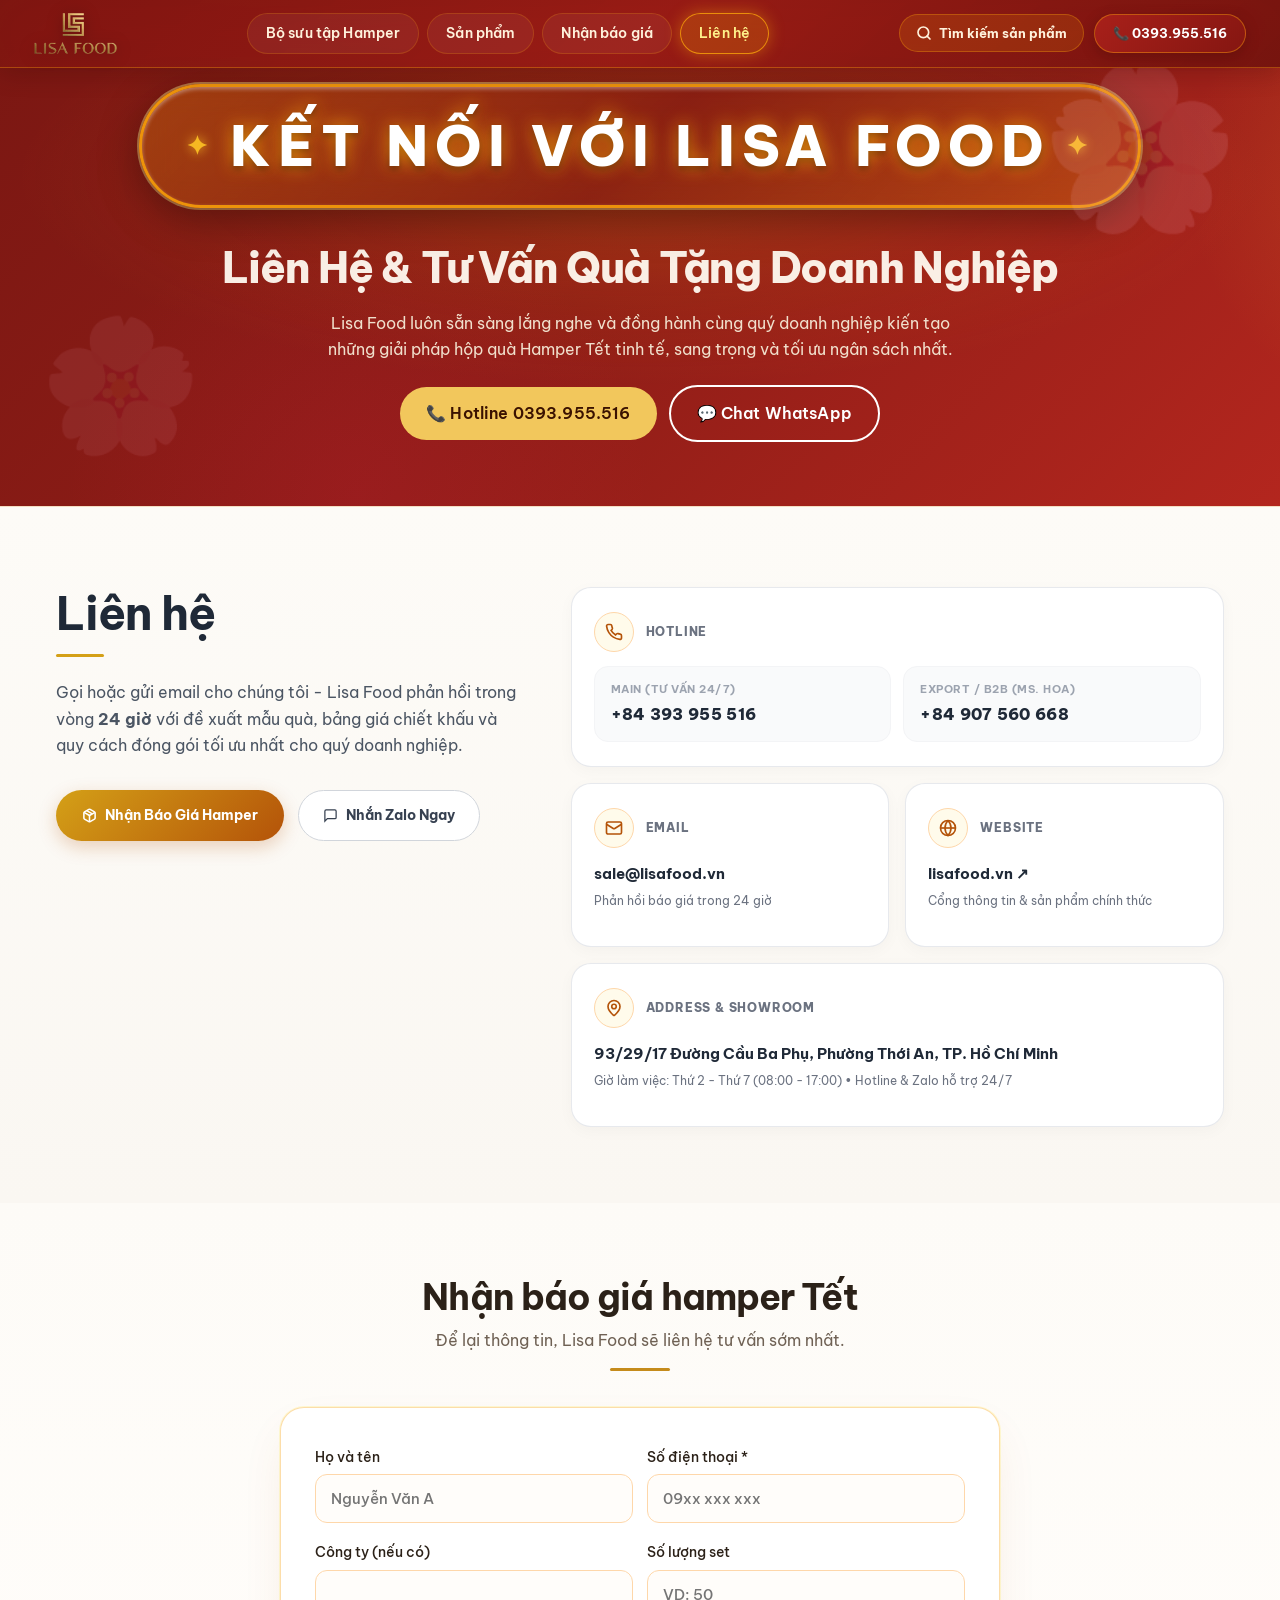
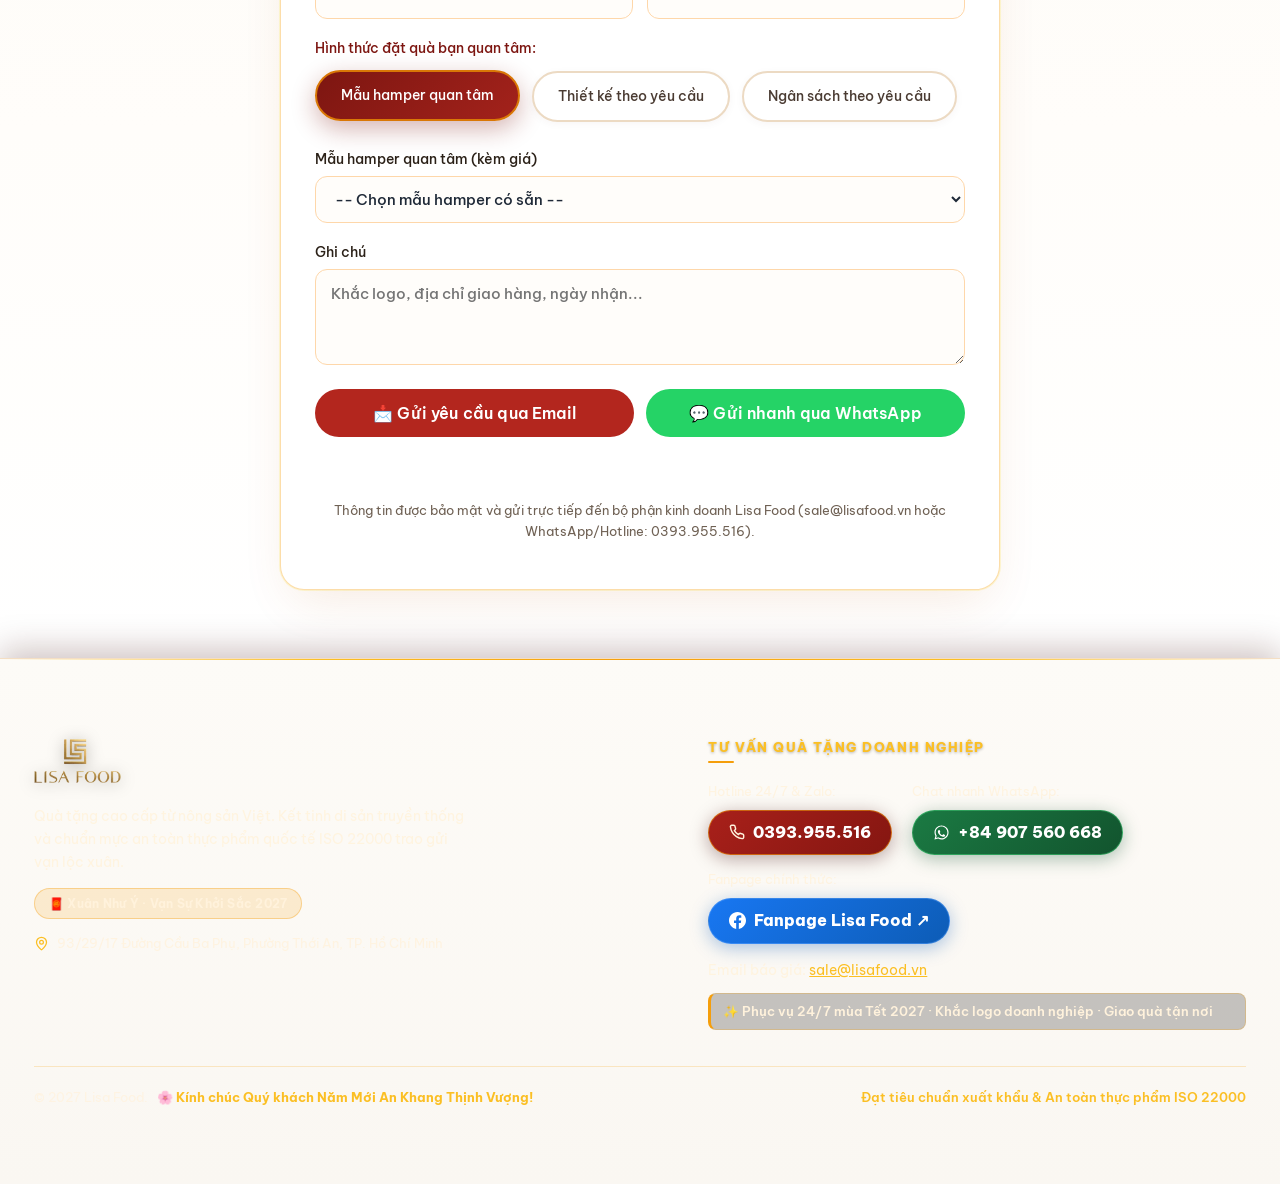
==== lien-he/index.html @ e3807d03 "feat(contact): create dedicated contact page (/lien-he/) with 2-column cards layout and update navig" ====
<!DOCTYPE html>
<html lang="vi" data-theme="light">

<head>
    <meta charset="utf-8">
    <meta name="viewport" content="width=device-width, initial-scale=1, viewport-fit=cover">
    <meta name="color-scheme" content="light only">
    <link rel="preconnect" href="https://fonts.googleapis.com">
    <link rel="preconnect" href="https://fonts.gstatic.com" crossorigin>
    <link
        href="https://fonts.googleapis.com/css2?family=Be+Vietnam+Pro:ital,wght@0,300;0,400;0,500;0,600;0,700;0,800;1,400;1,600;1,700&display=swap&subset=vietnamese"
        rel="stylesheet">
    <title>Liên Hệ &amp; Tư Vấn Quà Tặng Doanh Nghiệp - Lisa Food</title>
    <meta name="description" content="Liên hệ bộ phận tư vấn quà tặng doanh nghiệp Lisa Food. Phản hồi nhanh trong 24 giờ với bảng giá chiết khấu, mẫu hamper khắc logo và hỗ trợ tận tâm.">
    <meta name="description"
        content="Thế giới hạt dinh dưỡng, trái cây sấy và đặc sản Việt Nam đạt chuẩn ISO 22000 & HACCP. Tuyển chọn loại 1 thơm ngon, mộc mạc và an lành từ Lisa Food.">
    <link rel="canonical" href="https://hamper.lisafoodglobal.com/san-pham/">
    <!-- Favicon hiển thị logo Lisa Food trên tab trình duyệt website -->
    <link rel="icon" type="image/png" sizes="96x96" href="../images/favicon.png?v=2027_official_gold">
    <link rel="icon" type="image/x-icon" href="../favicon.ico?v=2027_official_gold">
    <link rel="shortcut icon" type="image/x-icon" href="../favicon.ico?v=2027_official_gold">
    <link rel="apple-touch-icon" sizes="96x96" href="../images/apple-touch-icon.png?v=2027_official_gold">
    <style>
        :root {
            --bg: #fffaf2;
            --surface: #ffffff;
            --text: #2b2118;
            --muted: #6f6154;
            --red: #b3261e;
            --red-d: #8f1d17;
            --gold: #c58b1b;
            --soft: #f6ead6;
            --line: #ead9bd;
            --on-red: #fff;
            --hero: #7a1712;
            --hero2: #b3261e;
            box-sizing: border-box;
            padding-top: env(safe-area-inset-top, 0px);
            padding-bottom: env(safe-area-inset-bottom, 0px)
        }

        /* Dark mode media query disabled to keep light luxury theme always */

        /* Dark theme disabled */

        html {
            scroll-padding-top: env(safe-area-inset-top, 0px);
            scroll-behavior: smooth
        }

        *,
        *::before,
        *::after,
        input,
        button,
        select,
        textarea {
            box-sizing: border-box;
            font-family: "Be Vietnam Pro", -apple-system, BlinkMacSystemFont, "Segoe UI", Roboto, "Helvetica Neue", Arial, sans-serif !important;
        }

        body {
            margin: 0;
            background: var(--bg);
            color: var(--text);
            font-family: "Be Vietnam Pro", "Segoe UI", Roboto, "Helvetica Neue", Arial, sans-serif;
            line-height: 1.6
        }

        body::before {
            content: "";
            position: fixed;
            inset: 0 0 auto;
            height: env(safe-area-inset-top, 0px);
            background: var(--hero);
            z-index: 20
        }

        h1,
        h2,
        h3,
        h4,
        h5,
        h6 {
            font-family: "Be Vietnam Pro", -apple-system, BlinkMacSystemFont, "Segoe UI", Roboto, "Helvetica Neue", Arial, sans-serif !important;
            line-height: 1.25;
            margin: 0;
            font-weight: 700;
        }

        a {
            color: inherit
        }

        .wrap {
            max-width: 1260px;
            margin: 0 auto;
            padding: 0 24px;
        }

        @media (min-width: 1440px) {
            .wrap {
                max-width: 1320px;
            }
        }

        @media (max-width: 768px) {
            .wrap {
                padding: 0 16px;
            }
        }

        header {
            position: sticky;
            top: env(safe-area-inset-top, 0px);
            z-index: 10;
            background: var(--hero);
            color: #fff
        }

        header .wrap {
            display: flex;
            align-items: center;
            justify-content: space-between;
            height: 56px
        }

        .logo {
            font-family: "Be Vietnam Pro", -apple-system, BlinkMacSystemFont, "Segoe UI", Roboto, sans-serif;
            font-weight: 700;
            font-size: 20px;
            text-decoration: none;
            color: #fff
        }

        .logo span {
            color: #f2c75c
        }

        .call {
            background: #f2c75c;
            color: #3a1200;
            text-decoration: none;
            font-weight: 700;
            font-size: 14px;
            padding: 8px 16px;
            border-radius: 99px
        }

        .hero {
            background: linear-gradient(135deg, var(--hero), var(--hero2));
            color: #fff;
            padding: 64px 0 76px;
            position: relative;
            overflow: hidden;
            text-align: center;
        }

        .hero .wrap {
            display: flex;
            flex-direction: column;
            align-items: center;
            text-align: center;
        }

        .hero::after {
            content: "🌸";
            position: absolute;
            right: 40px;
            top: 15px;
            font-size: 160px;
            opacity: .12;
            pointer-events: none;
        }

        .hero::before {
            content: "🌸";
            position: absolute;
            left: 40px;
            bottom: 20px;
            font-size: 130px;
            opacity: .08;
            pointer-events: none;
            transform: scaleX(-1);
        }

        /* Huy hiệu NÔNG SẢN THƯỢNG HẠNG khổng lồ, uy nghi, to hơn cả tiêu đề h1 */
        .tag {
            display: inline-flex;
            align-items: center;
            justify-content: center;
            gap: 16px;
            border: 3px solid rgba(245, 158, 11, 0.9);
            color: #ffffff;
            background: linear-gradient(135deg, rgba(245, 158, 11, 0.28) 0%, rgba(125, 22, 17, 0.55) 50%, rgba(245, 158, 11, 0.28) 100%);
            backdrop-filter: blur(16px);
            -webkit-backdrop-filter: blur(16px);
            border-radius: 99px;
            padding: 14px 44px;
            font-size: clamp(30px, 4.8vw, 56px);
            font-weight: 800 !important;
            letter-spacing: 0.12em !important;
            text-transform: uppercase;
            text-shadow: 0 0 18px rgba(245, 158, 11, 0.9), 0 3px 6px rgba(0, 0, 0, 0.45);
            box-shadow: 0 10px 40px rgba(0, 0, 0, 0.35), 0 0 0 2px rgba(254, 240, 138, 0.45), inset 0 2px 4px rgba(255, 255, 255, 0.4);
            margin-bottom: 20px;
            transition: all 0.3s cubic-bezier(0.16, 1, 0.3, 1);
            user-select: none;
        }

        .tag::before,
        .tag::after {
            content: "✦";
            color: #fbbf24;
            font-size: clamp(18px, 2.5vw, 26px);
            line-height: 1;
            text-shadow: 0 0 12px rgba(251, 191, 36, 1);
            opacity: 0.95;
        }

        .tag:hover {
            transform: scale(1.03);
            border-color: #f59e0b;
            box-shadow: 0 12px 46px rgba(245, 158, 11, 0.55), 0 0 0 3px rgba(254, 240, 138, 0.6);
        }

        @media (max-width: 768px) {
            .tag {
                padding: 10px 22px;
                font-size: clamp(15px, 4.3vw, 20px);
                gap: 9px;
                letter-spacing: 0.08em !important;
                margin-bottom: 14px;
                white-space: nowrap;
                max-width: 95vw;
            }

            .tag::before,
            .tag::after {
                font-size: clamp(13px, 3.4vw, 18px);
            }
        }

        .hero h1 {
            font-size: clamp(22px, 2.8vw, 34px);
            font-weight: 600;
            margin: 0 auto 16px;
            max-width: 920px;
            line-height: 1.35;
            color: rgba(255, 250, 240, 0.95);
            text-wrap: balance;
        }

        .hero p {
            max-width: 780px;
            font-size: 18px;
            opacity: .95;
            margin: 0 auto 30px;
            line-height: 1.7;
            text-wrap: balance;
        }

        .btns {
            display: flex;
            gap: 12px;
            flex-wrap: wrap;
            justify-content: center;
            align-items: center;
            margin: 0 auto;
        }

        .btn {
            display: inline-block;
            text-decoration: none;
            font-weight: 700;
            padding: 14px 26px;
            border-radius: 99px;
            font-size: 16px
        }

        .btn.gold {
            background: #f2c75c;
            color: #3a1200
        }

        .btn.ghost {
            border: 2px solid #fff;
            color: #fff
        }

        section {
            padding: 60px 0
        }

        .title {
            text-align: center;
            margin-bottom: 34px
        }

        .title h2 {
            font-size: clamp(26px, 4vw, 36px)
        }

        .title p {
            color: var(--muted);
            margin: 8px auto 0;
            max-width: 540px
        }

        .title .bar {
            width: 60px;
            height: 3px;
            background: var(--gold);
            margin: 14px auto 0;
            border-radius: 2px
        }

        .grid {
            display: grid;
            gap: 18px
        }

        .g3 {
            grid-template-columns: repeat(auto-fit, minmax(220px, 1fr))
        }

        .g4 {
            grid-template-columns: repeat(auto-fit, minmax(180px, 1fr))
        }

        .card {
            background: var(--surface);
            border: 1px solid var(--line);
            border-radius: 16px;
            padding: 24px
        }

        .card .ic {
            font-size: 34px;
            margin-bottom: 10px
        }

        .card h3 {
            font-size: 19px;
            margin-bottom: 6px
        }

        .card p {
            margin: 0;
            color: var(--muted);
            font-size: 15px
        }

        .alt {
            background: var(--soft)
        }

        .hamper {
            text-align: center;
            padding: 26px 16px
        }

        .hamper .ic {
            font-size: 44px
        }

        .hamper .price {
            display: inline-block;
            margin-top: 12px;
            color: var(--red);
            font-weight: 700;
            font-size: 14px
        }

        .cat {
            display: flex;
            align-items: center;
            gap: 14px;
            text-decoration: none;
            background: var(--surface);
            border: 1px solid var(--line);
            border-radius: 14px;
            padding: 18px
        }

        .cat .ic {
            font-size: 30px
        }

        .cat b {
            display: block
        }

        .cat small {
            color: var(--muted)
        }

        .cta {
            background: linear-gradient(135deg, var(--hero), var(--hero2));
            color: #fff;
            text-align: center;
            border-radius: 22px;
            padding: 48px 24px
        }

        .cta h2 {
            font-size: clamp(26px, 4vw, 38px);
            margin-bottom: 10px
        }

        .cta p {
            opacity: .92;
            margin: 0 auto 24px;
            max-width: 520px
        }

        .cta .phone {
            display: block;
            font-family: "Be Vietnam Pro", -apple-system, BlinkMacSystemFont, "Segoe UI", Roboto, sans-serif;
            font-size: clamp(28px, 5vw, 42px);
            color: #f2c75c;
            text-decoration: none;
            margin: 0 0 20px;
            font-weight: 700
        }

        /* --- FOOTER ĐỒNG NHẤT 100% CÙNG MẪU VỚI INDEX (TONE SUR TONE GRAND LUXURY) --- */
        footer.luxury-footer {
            background: linear-gradient(135deg, rgba(125, 22, 17, 0.96) 0%, rgba(148, 28, 22, 0.94) 50%, rgba(115, 20, 15, 0.97) 100%) !important;
            color: #fff2dc !important;
            padding: 60px 0 36px !important;
            border-top: 1.5px solid rgba(245, 158, 11, 0.45) !important;
            position: relative !important;
            overflow: hidden !important;
            font-size: 14px !important;
            text-align: left !important;
            box-shadow: 0 -8px 32px rgba(60, 10, 8, 0.25) !important;
            scroll-margin-top: 70px !important;
        }

        footer.luxury-footer::before {
            content: "";
            position: absolute;
            top: 0;
            left: 0;
            right: 0;
            height: 1px;
            background: linear-gradient(90deg, transparent, #fbbf24, #f59e0b, #fbbf24, transparent);
            pointer-events: none;
        }

        .footer-main-grid {
            display: grid;
            grid-template-columns: 1.15fr 1fr;
            gap: 56px;
            align-items: start;
            position: relative;
            z-index: 2;
        }

        .f-col.brand-col .flogo {
            height: 44px !important;
            width: auto !important;
            background: transparent !important;
            border-radius: 0 !important;
            padding: 0 !important;
            margin-bottom: 16px !important;
            box-shadow: none !important;
            border: none !important;
            display: inline-block !important;
            filter: drop-shadow(0 2px 8px rgba(0, 0, 0, 0.35)) !important;
            transition: transform 0.28s ease;
        }

        .f-col.brand-col .flogo:hover {
            transform: scale(1.04);
        }

        .f-brand-desc {
            color: rgba(255, 242, 220, 0.88) !important;
            font-size: 13.5px !important;
            line-height: 1.7 !important;
            margin: 0 !important;
            max-width: 440px !important;
        }

        .tet-badge-spring {
            display: inline-flex !important;
            align-items: center !important;
            gap: 6px !important;
            background: rgba(245, 158, 11, 0.16) !important;
            border: 1px solid rgba(245, 158, 11, 0.35) !important;
            color: #fff2dc !important;
            padding: 5px 14px !important;
            border-radius: 99px !important;
            font-size: 12px !important;
            font-weight: 700 !important;
            margin-top: 14px !important;
            letter-spacing: 0.02em !important;
            transition: all 0.25s ease !important;
        }

        .tet-badge-spring:hover {
            background: rgba(254, 215, 170, 0.28) !important;
            border-color: #fb923c !important;
            color: #ffffff !important;
        }

        .f-brand-address {
            color: rgba(255, 242, 220, 0.82) !important;
            font-size: 13px !important;
            margin-top: 14px !important;
            line-height: 1.6 !important;
            display: flex !important;
            align-items: center !important;
            gap: 8px !important;
        }

        .f-col-title {
            color: #fbbf24 !important;
            font-size: 13px !important;
            font-weight: 800 !important;
            letter-spacing: 0.12em !important;
            text-transform: uppercase !important;
            margin: 0 0 18px 0 !important;
            position: relative !important;
            padding-bottom: 8px !important;
            text-shadow: 0 1px 3px rgba(0, 0, 0, 0.3) !important;
        }

        .f-col-title::after {
            content: "";
            position: absolute;
            bottom: 0;
            left: 0;
            width: 26px;
            height: 2px;
            background: #f59e0b;
            border-radius: 2px;
        }

        .f-contact-channels {
            display: flex !important;
            flex-wrap: wrap !important;
            gap: 14px 20px !important;
            margin: 0 0 16px 0 !important;
        }

        .f-contact-item {
            display: flex !important;
            flex-direction: column !important;
            gap: 6px !important;
        }

        .f-hotline-label {
            color: rgba(255, 242, 220, 0.85) !important;
            font-size: 13px !important;
            display: block !important;
            margin-bottom: 2px !important;
        }

        .f-hotline-btn {
            display: inline-flex !important;
            align-items: center !important;
            gap: 8px !important;
            background: linear-gradient(135deg, #a8201a 0%, #851611 100%) !important;
            color: #ffffff !important;
            text-decoration: none !important;
            font-weight: 800 !important;
            font-size: 16px !important;
            padding: 9px 20px !important;
            border-radius: 99px !important;
            border: 1.5px solid rgba(245, 158, 11, 0.55) !important;
            box-shadow: 0 4px 18px rgba(60, 10, 8, 0.35) !important;
            transition: all 0.25s ease !important;
        }

        .f-hotline-btn svg {
            stroke: #fff2dc !important;
            transition: transform 0.25s ease;
        }

        .f-hotline-btn:hover {
            background: linear-gradient(135deg, #c53027 0%, #9e1d17 100%) !important;
            border-color: #fb923c !important;
            transform: translateY(-2px) !important;
            box-shadow: 0 6px 22px rgba(249, 115, 22, 0.45) !important;
        }

        .f-hotline-btn:hover svg {
            transform: scale(1.15) rotate(-10deg);
        }

        .f-wa-btn {
            display: inline-flex !important;
            align-items: center !important;
            gap: 8px !important;
            background: linear-gradient(135deg, #1b7a43 0%, #12542e 100%) !important;
            color: #ffffff !important;
            text-decoration: none !important;
            font-weight: 800 !important;
            font-size: 16px !important;
            padding: 9px 20px !important;
            border-radius: 99px !important;
            border: 1.5px solid rgba(74, 222, 128, 0.45) !important;
            box-shadow: 0 4px 18px rgba(18, 84, 46, 0.35) !important;
            transition: all 0.25s ease !important;
        }

        .f-wa-btn svg {
            fill: #ffffff !important;
            flex-shrink: 0 !important;
            transition: transform 0.25s ease !important;
        }

        .f-wa-btn:hover {
            background: linear-gradient(135deg, #25a05b 0%, #17683b 100%) !important;
            border-color: #86efac !important;
            transform: translateY(-2px) !important;
            box-shadow: 0 6px 22px rgba(37, 211, 102, 0.45) !important;
        }

        .f-wa-btn:hover svg {
            transform: scale(1.15) rotate(8deg) !important;
        }

        .f-fb-btn {
            display: inline-flex !important;
            align-items: center !important;
            gap: 8px !important;
            background: linear-gradient(135deg, #1877f2 0%, #0d5cb6 100%) !important;
            color: #ffffff !important;
            text-decoration: none !important;
            font-weight: 800 !important;
            font-size: 16px !important;
            padding: 9px 20px !important;
            border-radius: 99px !important;
            border: 1.5px solid rgba(96, 165, 250, 0.45) !important;
            box-shadow: 0 4px 18px rgba(13, 92, 182, 0.35) !important;
            transition: all 0.25s ease !important;
        }

        .f-fb-btn svg {
            fill: #ffffff !important;
            flex-shrink: 0 !important;
            transition: transform 0.25s ease !important;
        }

        .f-fb-btn:hover {
            background: linear-gradient(135deg, #2b84f6 0%, #1569ca 100%) !important;
            border-color: #93c5fd !important;
            transform: translateY(-2px) !important;
            box-shadow: 0 6px 22px rgba(24, 119, 242, 0.45) !important;
        }

        .f-fb-btn:hover svg {
            transform: scale(1.15) rotate(8deg) !important;
        }

        .f-email-p {
            color: rgba(255, 242, 220, 0.88) !important;
            font-size: 13.5px !important;
            margin: 0 0 12px 0 !important;
        }

        .f-email-p a {
            color: #fbbf24 !important;
            text-decoration: underline !important;
            transition: color 0.25s ease !important;
        }

        .f-email-p a:hover {
            color: #ffffff !important;
        }

        .f-serve-note {
            color: #fff2dc !important;
            font-size: 12.5px !important;
            font-weight: 600 !important;
            margin: 0 !important;
            line-height: 1.5 !important;
            background: rgba(0, 0, 0, 0.22) !important;
            padding: 8px 12px !important;
            border-radius: 8px !important;
            border: 1px solid rgba(245, 158, 11, 0.28) !important;
            border-left: 3px solid #f59e0b !important;
        }

        .footer-divider {
            height: 1px !important;
            background: rgba(245, 158, 11, 0.22) !important;
            margin: 36px 0 20px !important;
            position: relative !important;
            z-index: 1 !important;
        }

        .footer-bottom-bar {
            display: flex !important;
            align-items: center !important;
            justify-content: space-between !important;
            gap: 16px !important;
            font-size: 13px !important;
            color: rgba(255, 242, 220, 0.75) !important;
            position: relative !important;
            z-index: 1 !important;
        }

        .footer-bottom-bar p {
            margin: 0 !important;
        }

        .tet-blessing {
            color: #fbbf24 !important;
            font-weight: 700 !important;
            margin-left: 6px !important;
        }

        .f-cert {
            color: #fbbf24 !important;
            font-weight: 600 !important;
        }

        @media (max-width: 860px) {
            .footer-main-grid {
                grid-template-columns: 1fr !important;
                gap: 28px !important;
            }

            .f-brand-desc {
                max-width: 100% !important;
            }

            .f-contact-channels {
                flex-direction: column !important;
                gap: 12px !important;
            }

            .f-hotline-btn,
            .f-wa-btn,
            .f-fb-btn {
                width: 100% !important;
                justify-content: center !important;
            }

            .footer-bottom-bar {
                flex-direction: column !important;
                text-align: center !important;
                gap: 8px !important;
            }
        }

        .mobile-call {
            display: none;
            opacity: 0;
            visibility: hidden;
            transform: translateY(20px);
            transition: opacity .3s ease,
                transform .3s ease,
                visibility .3s ease;
        }

        .mobile-call.is-visible {
            opacity: 1;
            visibility: visible;
            transform: translateY(0);
        }

        @media(max-width:600px) {
            section {
                padding: 44px 0
            }

            .hero {
                padding: 44px 0 52px
            }

            .mobile-call {
                display: flex;
                gap: 10px;
                position: fixed;
                left: 16px;
                right: 16px;
                bottom: calc(14px + env(safe-area-inset-bottom, 0px));
                z-index: 15
            }

            .mobile-call a {
                flex: 1;
                text-align: center;
                background: var(--red);
                color: var(--on-red);
                text-decoration: none;
                font-weight: 700;
                padding: 14px;
                border-radius: 99px;
                box-shadow: 0 6px 20px rgba(0, 0, 0, .3)
            }

            .mobile-call a.z {
                background: #0068ff
            }

            body {
                padding-bottom: 80px
            }
        }

        .hg {
            display: grid;
            gap: 20px;
            grid-template-columns: repeat(auto-fill, minmax(290px, 1fr))
        }

        .hc {
            background: var(--surface);
            border: 1px solid var(--line);
            border-radius: 16px;
            overflow: hidden
        }

        .hc img {
            width: 100%;
            display: block;
            aspect-ratio: 640/340;
            object-fit: cover
        }

        .hb {
            padding: 18px 20px 20px
        }

        .hb h3 {
            font-size: 21px
        }

        .pr {
            color: var(--red);
            font-weight: 700;
            font-size: 22px;
            margin: 4px 0 10px
        }

        .hb ul {
            margin: 0;
            padding-left: 18px;
            color: var(--muted);
            font-size: 14px
        }

        .pg {
            display: grid;
            gap: 14px;
            grid-template-columns: repeat(auto-fill, minmax(150px, 1fr))
        }

        .pc {
            background: var(--surface);
            border: 1px solid var(--line);
            border-radius: 12px;
            padding: 10px;
            display: flex;
            flex-direction: column;
            gap: 4px;
            font-size: 13px
        }

        .pc img {
            width: 100%;
            border-radius: 8px;
            aspect-ratio: 1;
            object-fit: cover
        }

        .pc span {
            color: var(--red);
            font-weight: 700
        }

        .heroimg {
            width: 100%;
            max-width: 1380px;
            margin: -48px auto 0;
            padding: 0 24px;
            position: relative;
            z-index: 2;
        }

        .heroimg img {
            width: 100%;
            height: auto;
            border-radius: 20px;
            display: block;
            box-shadow: 0 20px 60px rgba(67, 20, 7, 0.28), 0 8px 24px rgba(0, 0, 0, 0.16);
            border: 1.5px solid rgba(245, 158, 11, 0.4);
        }

        @media (max-width: 768px) {
            .heroimg {
                margin: -24px auto 0;
                padding: 0 16px;
            }

            .heroimg img {
                border-radius: 14px;
            }
        }

        .perks {
            display: flex;
            flex-wrap: wrap;
            gap: 10px;
            justify-content: center;
            margin-top: 26px
        }

        .perks span {
            background: var(--surface);
            border: 1px solid var(--gold);
            border-radius: 99px;
            padding: 8px 16px;
            font-size: 14px
        }

        .note {
            text-align: center;
            color: var(--muted);
            font-size: 13px;
            margin-top: 20px
        }

        .logo img {
            height: 40px;
            width: auto;
            display: block
        }

        .flogo {
            height: 90px;
            width: auto;
            background: #7a1712;
            border-radius: 12px;
            padding: 10px 16px
        }

        header .wrap {
            height: 64px
        }

        .num {
            width: 44px;
            height: 44px;
            border-radius: 50%;
            background: var(--red);
            color: var(--on-red);
            font-family: "Be Vietnam Pro", Arial, sans-serif;
            font-weight: 700;
            font-size: 22px;
            display: flex;
            align-items: center;
            justify-content: center
        }

        h1,
        h2,
        h3 {
            letter-spacing: 0
        }

        .btn.zalo {
            background: #0068ff;
            color: #fff
        }

        .wl {
            margin: 8px 0 0;
            padding-left: 18px;
            color: var(--muted);
            font-size: 14px
        }

        .fm {
            max-width: 640px;
            margin: 0 auto;
            background: var(--surface);
            border: 1px solid var(--line);
            border-radius: 18px;
            padding: 24px;
            display: grid;
            gap: 14px
        }

        .fm label {
            display: grid;
            gap: 6px;
            font-size: 14px;
            font-weight: 500
        }

        .fm input,
        .fm select,
        .fm textarea {
            font: inherit;
            color: var(--text);
            background: var(--bg);
            border: 1px solid var(--line);
            border-radius: 10px;
            padding: 11px 12px;
            width: 100%
        }

        .f2 {
            display: grid;
            gap: 14px;
            grid-template-columns: repeat(auto-fit, minmax(220px, 1fr))
        }

        .fmsg {
            margin: 0;
            text-align: center;
            font-weight: 700;
            color: var(--red);
            min-height: 1.2em
        }

        /* --- PHIẾU YÊU CẦU DỰ TOÁN / DANH SÁCH QUAN TÂM --- */
        .qty-box {
            display: flex;
            align-items: center;
            justify-content: space-between;
            gap: 6px;
            margin-top: 10px;
            padding-top: 8px;
            border-top: 1px dashed var(--line);
        }

        .qty-ctrl {
            display: inline-flex;
            align-items: center;
            background: var(--bg);
            border: 1px solid var(--line);
            border-radius: 8px;
            overflow: hidden;
        }

        .qty-btn {
            width: 28px;
            height: 28px;
            border: 0;
            background: transparent;
            cursor: pointer;
            font-weight: 700;
            color: var(--text);
            font-size: 16px;
            display: flex;
            align-items: center;
            justify-content: center;
        }

        .qty-btn:hover {
            background: var(--line);
        }

        .qty-val {
            width: 32px;
            text-align: center;
            border: 0;
            background: transparent;
            font-size: 13px;
            font-weight: 700;
            color: var(--text);
        }

        .btn-add-list {
            flex: 1;
            background: var(--red);
            color: var(--on-red);
            border: 0;
            border-radius: 8px;
            padding: 6px 10px;
            font-size: 12px;
            font-weight: 600;
            cursor: pointer;
            text-align: center;
            transition: opacity .2s;
        }

        .btn-add-list:hover {
            opacity: .9;
        }

        .btn-add-list.added {
            background: #2e7d32;
        }

        /* Nút ghim nổi góc màn hình */
        .float-list-btn {
            position: fixed;
            right: 20px;
            bottom: 85px;
            z-index: 99;
            background: var(--hero);
            color: #fff;
            border: 2px solid var(--gold);
            border-radius: 99px;
            padding: 10px 18px;
            box-shadow: 0 8px 24px rgba(0, 0, 0, .35);
            cursor: pointer;
            display: flex;
            align-items: center;
            gap: 8px;
            font-size: 14px;
            font-weight: 700;
            text-decoration: none;
            transition: transform .2s;
        }

        .float-list-btn:hover {
            transform: scale(1.04);
        }

        .float-badge {
            background: #f2c75c;
            color: #3a1200;
            font-size: 12px;
            font-weight: 800;
            border-radius: 99px;
            padding: 2px 7px;
            min-width: 18px;
            text-align: center;
        }

        /* Modal danh sách dự toán */
        .list-modal {
            display: none;
            position: fixed;
            inset: 0;
            z-index: 99999 !important;
            background: rgba(0, 0, 0, 0.72);
            backdrop-filter: blur(6px);
            -webkit-backdrop-filter: blur(6px);
            align-items: center;
            justify-content: center;
            padding: 14px;
        }

        .list-modal.open,
        .list-modal.active {
            display: flex !important;
        }

        .list-modal-content {
            background: var(--surface);
            border: 1px solid var(--line);
            border-radius: 20px;
            width: 100%;
            max-width: 580px;
            max-height: 90vh;
            display: flex;
            flex-direction: column;
            overflow: hidden;
            box-shadow: 0 24px 60px rgba(0, 0, 0, 0.45);
            position: relative;
        }

        .list-modal-header {
            padding: 14px 18px;
            background: linear-gradient(135deg, var(--hero), var(--hero2));
            color: #fff;
            display: flex;
            align-items: center;
            justify-content: space-between;
            flex-shrink: 0;
        }

        .list-modal-header h3 {
            margin: 0;
            font-size: 16px;
            font-weight: 700;
            color: #fff;
            display: flex;
            align-items: center;
            gap: 6px;
        }

        .list-close {
            background: rgba(255, 255, 255, 0.15);
            border: 0;
            color: #fff;
            width: 32px;
            height: 32px;
            border-radius: 50%;
            display: flex;
            align-items: center;
            justify-content: center;
            font-size: 20px;
            cursor: pointer;
            line-height: 1;
            transition: background 0.2s;
        }

        .list-close:hover {
            background: rgba(255, 255, 255, 0.28);
        }

        .list-modal-body {
            padding: 16px;
            overflow-y: auto;
            -webkit-overflow-scrolling: touch;
            flex: 1 1 auto;
            min-height: 0;
            display: flex;
            flex-direction: column;
            gap: 12px;
        }

        /* KHÔNG BAO GIỜ CO RÚT HOẶC ẨN DANH SÁCH MÓN */
        .inquiry-items-wrap {
            display: flex;
            flex-direction: column;
            gap: 8px;
            flex-shrink: 0 !important;
            min-height: min-content;
        }

        .inquiry-item-row {
            background: #fff;
            border: 1.5px solid var(--line);
            border-radius: 12px;
            padding: 10px 12px;
            display: flex;
            align-items: center;
            justify-content: space-between;
            gap: 10px;
            box-shadow: 0 2px 8px rgba(0, 0, 0, 0.03);
            flex-shrink: 0;
        }

        .inquiry-item-info {
            flex: 1;
            min-width: 0;
        }

        .inquiry-item-title {
            font-size: 13.5px;
            font-weight: 700;
            color: var(--text);
            margin: 0 0 4px 0;
            line-height: 1.35;
            word-break: break-word;
        }

        .inquiry-item-price {
            font-size: 13.5px;
            font-weight: 700;
            color: var(--red);
        }

        .inquiry-item-actions {
            display: flex;
            align-items: center;
            gap: 6px;
            flex-shrink: 0;
        }

        .inquiry-del-btn {
            width: 28px;
            height: 28px;
            border-radius: 50%;
            background: rgba(185, 28, 28, 0.08);
            border: 1px solid rgba(185, 28, 28, 0.2);
            color: #b91c1c;
            font-size: 16px;
            display: flex;
            align-items: center;
            justify-content: center;
            cursor: pointer;
            transition: all 0.2s;
            padding: 0;
            line-height: 1;
        }

        .inquiry-del-btn:hover {
            background: #b91c1c;
            color: #ffffff;
        }

        .list-total-box {
            background: var(--bg);
            border: 1.5px solid var(--line);
            border-radius: 12px;
            padding: 12px 16px;
            display: flex;
            justify-content: space-between;
            align-items: center;
            font-size: 14px;
            font-weight: 700;
            flex-shrink: 0;
        }

        .list-total-val {
            font-size: 18px;
            font-weight: 800;
            color: var(--red);
        }

        .list-modal-footer {
            padding: 12px 16px;
            border-top: 1px solid var(--line);
            background: var(--bg);
            flex-shrink: 0;
        }

        .modal-footer-btns {
            display: grid;
            grid-template-columns: repeat(3, 1fr);
            gap: 8px;
        }

        .btn-sub-action {
            border: 0;
            cursor: pointer;
            padding: 11px 8px;
            border-radius: 99px;
            font-weight: 700;
            font-size: 13px;
            display: flex;
            align-items: center;
            justify-content: center;
            gap: 6px;
            white-space: nowrap;
            transition: transform 0.2s, opacity 0.2s;
        }

        .btn-sub-action:hover {
            transform: scale(1.02);
            opacity: 0.95;
        }

        .btn-sub-action.btn-zalo {
            background: #0068ff;
            color: #fff;
        }

        .btn-sub-action.btn-mail {
            background: var(--red);
            color: var(--on-red);
        }

        .btn-sub-action.btn-wa {
            background: #25D366;
            color: #fff;
        }

        @media (max-width: 600px) {
            .list-modal {
                padding: 10px !important;
            }

            .list-modal-content {
                max-width: 100% !important;
                border-radius: 16px !important;
                max-height: 94vh !important;
            }

            .list-modal-header {
                padding: 12px 14px !important;
            }

            .list-modal-header h3 {
                font-size: 15px !important;
            }

            .list-modal-body {
                padding: 12px 14px !important;
                gap: 10px !important;
            }

            .list-modal-footer {
                padding: 10px 14px !important;
            }

            /* Giao diện mobile: Zalo dòng 1 nổi bật, Email và WhatsApp dòng 2 gọn gàng */
            .modal-footer-btns {
                grid-template-columns: 1fr 1fr !important;
                gap: 6px !important;
            }

            .modal-footer-btns .btn-zalo {
                grid-column: span 2 !important;
                padding: 11px 12px !important;
                font-size: 13.5px !important;
            }

            .modal-footer-btns .btn-mail,
            .modal-footer-btns .btn-wa {
                padding: 9px 8px !important;
                font-size: 12px !important;
            }
        }

        /* --- CHUẨN HÓA FONT CHỮ LUXURY & CLEAN STYLE --- */
        * {
            font-family: "Be Vietnam Pro", -apple-system, BlinkMacSystemFont, "Segoe UI", Roboto, sans-serif !important;
        }

        h1 {
            font-weight: 800 !important;
            letter-spacing: -0.03em !important;
        }

        h2 {
            font-weight: 700 !important;
            letter-spacing: -0.025em !important;
        }

        h3 {
            font-weight: 600 !important;
            letter-spacing: -0.015em !important;
        }

        .hb h3 {
            font-size: 20px !important;
            font-weight: 700 !important;
            color: var(--text) !important;
        }

        .pr {
            font-weight: 700 !important;
            letter-spacing: -0.02em !important;
        }

        .btn {
            font-weight: 600 !important;
            letter-spacing: 0.01em !important;
        }



        /* Thẻ Hamper & Sản phẩm hiệu ứng viền nổi */
        .hc,
        .pc {
            transition: transform 0.35s cubic-bezier(0.16, 1, 0.3, 1), box-shadow 0.35s cubic-bezier(0.16, 1, 0.3, 1), border-color 0.3s ease;
        }

        .hc:hover,
        .pc:hover {
            transform: translateY(-5px);
            border-color: var(--gold);
            box-shadow: 0 16px 36px rgba(197, 139, 27, 0.18);
        }

        .hc img,
        .pc img,
        .heroimg img {
            cursor: zoom-in;
            transition: transform 0.45s cubic-bezier(0.16, 1, 0.3, 1), filter 0.35s ease;
            will-change: transform;
        }

        /* --- CON MẮT GÓC HÌNH SẢN PHẨM & HAMPER (QUICK VIEW EYE ICON) --- */
        .card-eye-btn {
            position: absolute !important;
            top: 8px !important;
            right: 8px !important;
            z-index: 5 !important;
            width: 32px !important;
            height: 32px !important;
            border-radius: 50% !important;
            display: flex !important;
            align-items: center !important;
            justify-content: center !important;
            padding: 0 !important;
            background: rgba(26, 12, 10, 0.72) !important;
            backdrop-filter: blur(8px) !important;
            -webkit-backdrop-filter: blur(8px) !important;
            border: 1.5px solid rgba(245, 158, 11, 0.55) !important;
            color: #fef08a !important;
            cursor: pointer !important;
            box-shadow: 0 4px 14px rgba(0, 0, 0, 0.35) !important;
            transition: all 0.28s cubic-bezier(0.165, 0.84, 0.44, 1) !important;
            user-select: none !important;
            line-height: 1 !important;
        }

        .card-eye-btn svg {
            width: 16px !important;
            height: 16px !important;
            stroke: #fef08a !important;
            flex-shrink: 0 !important;
            transition: transform 0.25s ease, stroke 0.25s ease !important;
        }

        .card-eye-btn:hover {
            background: linear-gradient(135deg, #a8201a 0%, #851611 100%) !important;
            border-color: #fb923c !important;
            color: #ffffff !important;
            transform: scale(1.12) !important;
            box-shadow: 0 6px 20px rgba(249, 115, 22, 0.45) !important;
        }

        .card-eye-btn:hover svg {
            stroke: #ffffff !important;
            transform: scale(1.15) !important;
        }

        .card-eye-btn:active {
            transform: scale(0.94) !important;
        }

        @media (max-width: 600px) {
            .card-eye-btn {
                top: 6px !important;
                right: 6px !important;
                width: 28px !important;
                height: 28px !important;
            }

            .card-eye-btn svg {
                width: 14px !important;
                height: 14px !important;
            }
        }

        /* Phóng to hình ảnh sản phẩm mượt mà và sắc nét khi rê chuột trên laptop/desktop như lisafood.vn */
        @media (hover: hover) and (min-width: 769px) {
            .pc:hover img {
                transform: scale(1.085);
                filter: drop-shadow(0 8px 18px rgba(0, 0, 0, 0.12));
            }

            .hc:hover img {
                transform: scale(1.06);
            }
        }

        /* --- MODAL LIGHTBOX: PHÓNG TO ẢNH HAMPER (TRUYỀN THỐNG) & 2 CỘT CHO SẢN PHẨM LẺ --- */
        .img-lightbox {
            display: none;
            position: fixed;
            inset: 0;
            z-index: 10000;
            background: rgba(12, 8, 6, 0.93);
            backdrop-filter: blur(10px);
            align-items: center;
            justify-content: center;
            padding: 16px;
            overflow-y: auto;
        }

        .img-lightbox.active {
            display: flex;
        }

        /* 1. GIAO DIỆN PHÓNG TO ẢNH TRUYỀN THỐNG (HAMPER TẾT 2027) */
        .lightbox-wrap {
            position: relative;
            max-width: 90vw;
            max-height: 90vh;
            display: flex;
            flex-direction: column;
            align-items: center;
        }

        .lightbox-img-holder {
            position: relative;
            display: flex;
            align-items: center;
            justify-content: center;
            min-width: 200px;
            min-height: 200px;
            max-width: 100%;
            max-height: 80vh;
        }

        .lightbox-wrap img {
            max-width: 100%;
            max-height: 80vh;
            border-radius: 16px;
            border: 2px solid var(--gold);
            box-shadow: 0 20px 50px rgba(0, 0, 0, 0.7);
            object-fit: contain;
            transition: opacity 0.22s ease;
            opacity: 1;
        }

        .lightbox-wrap img.loading {
            opacity: 0.35;
        }

        .lightbox-caption {
            margin-top: 12px;
            color: #fffaf2;
            font-size: 16px;
            font-weight: 600;
            text-align: center;
        }

        .lightbox-counter {
            margin-top: 4px;
            color: #f2c75c;
            font-size: 13px;
            font-weight: 700;
            letter-spacing: 0.06em;
        }

        .lightbox-close {
            position: absolute;
            top: -46px;
            right: 0;
            background: rgba(255, 255, 255, 0.15);
            color: #fff;
            border: 1px solid rgba(255, 255, 255, 0.3);
            width: 36px;
            height: 36px;
            border-radius: 50%;
            font-size: 20px;
            cursor: pointer;
            display: flex;
            align-items: center;
            justify-content: center;
            transition: all 0.2s;
        }

        .lightbox-close:hover {
            background: var(--red);
        }

        .lightbox-btn {
            position: absolute;
            top: 50%;
            transform: translateY(-50%);
            background: rgba(30, 20, 15, 0.8);
            color: #fff;
            border: 1.5px solid var(--gold);
            width: 44px;
            height: 44px;
            border-radius: 50%;
            cursor: pointer;
            display: flex;
            align-items: center;
            justify-content: center;
            font-size: 20px;
            font-weight: 700;
            z-index: 10002;
            box-shadow: 0 4px 14px rgba(0, 0, 0, 0.5);
            transition: background 0.2s, transform 0.15s;
        }

        .lightbox-btn:hover {
            background: var(--red);
        }

        .lightbox-btn:active {
            transform: translateY(-50%) scale(0.92);
        }

        .lightbox-prev {
            left: 12px;
        }

        .lightbox-next {
            right: 12px;
        }

        @media (min-width: 769px) {
            .lightbox-prev {
                left: -60px;
            }

            .lightbox-next {
                right: -60px;
            }
        }

        /* 2. GIAO DIỆN 2 CỘT CHI TIẾT SẢN PHẨM (CHỈ DÀNH RIÊNG CHO SẢN PHẨM LẺ) */
        .lightbox-modal-card {
            position: relative;
            background: #ffffff;
            border: 1.5px solid rgba(212, 160, 23, 0.45);
            border-radius: 20px;
            box-shadow: 0 25px 60px rgba(0, 0, 0, 0.45);
            max-width: 960px;
            width: 100%;
            max-height: 90vh;
            display: grid;
            grid-template-columns: 1.05fr 1fr;
            overflow: hidden;
            animation: lbModalIn 0.28s cubic-bezier(0.16, 1, 0.3, 1);
        }

        @keyframes lbModalIn {
            from {
                opacity: 0;
                transform: scale(0.96) translateY(10px);
            }

            to {
                opacity: 1;
                transform: scale(1) translateY(0);
            }
        }

        .lightbox-close-btn {
            position: absolute;
            top: 14px;
            right: 14px;
            z-index: 10005;
            background: rgba(0, 0, 0, 0.06);
            color: #333;
            border: 1px solid rgba(0, 0, 0, 0.1);
            width: 36px;
            height: 36px;
            border-radius: 50%;
            font-size: 22px;
            line-height: 1;
            cursor: pointer;
            display: flex;
            align-items: center;
            justify-content: center;
            transition: all 0.2s ease;
        }

        .lightbox-close-btn:hover {
            background: #8B0000;
            color: #ffffff;
            border-color: #8B0000;
            transform: rotate(90deg);
        }

        .lb-col-gallery {
            background: #faf7f2;
            padding: 24px;
            display: flex;
            flex-direction: column;
            align-items: center;
            justify-content: space-between;
            border-right: 1px solid #f0e6d6;
            position: relative;
            user-select: none;
        }

        .lb-main-img-wrap {
            position: relative;
            width: 100%;
            height: 380px;
            display: flex;
            align-items: center;
            justify-content: center;
            cursor: crosshair;
            overflow: hidden;
            border-radius: 14px;
            background: #faf8f5;
        }

        .lb-main-img-wrap img {
            max-width: 100%;
            max-height: 100%;
            object-fit: contain;
            border-radius: 12px;
            filter: drop-shadow(0 10px 20px rgba(0, 0, 0, 0.08));
            transition: transform 0.15s ease-out, opacity 0.22s ease;
            opacity: 1;
            cursor: crosshair;
            will-change: transform, transform-origin;
            pointer-events: none;
        }

        @media (max-width: 768px) {
            .lb-main-img-wrap {
                cursor: default;
            }

            .lb-main-img-wrap img {
                cursor: default;
                pointer-events: auto;
            }
        }

        .lb-zoom-hint-btn {
            position: absolute;
            bottom: 12px;
            left: 50%;
            transform: translateX(-50%);
            background: rgba(20, 14, 10, 0.88);
            color: #f2c75c;
            border: 1px solid rgba(242, 199, 92, 0.55);
            backdrop-filter: blur(8px);
            padding: 6px 14px;
            border-radius: 20px;
            font-size: 11.5px;
            font-weight: 600;
            display: flex;
            align-items: center;
            gap: 6px;
            cursor: pointer;
            z-index: 10003;
            box-shadow: 0 4px 15px rgba(0, 0, 0, 0.35);
            transition: all 0.25s ease;
            letter-spacing: 0.02em;
            pointer-events: auto;
            white-space: nowrap;
        }

        .lb-main-img-wrap:hover .lb-zoom-hint-btn {
            opacity: 0.88;
        }

        .lb-zoom-hint-btn:hover {
            opacity: 1 !important;
            background: #8B0000;
            color: #ffffff;
            border-color: #f2c75c;
            transform: translateX(-50%) scale(1.04);
        }

        @media (max-width: 768px) {
            .lb-zoom-hint-text::before {
                content: "Chạm để xem to ảnh HD";
            }

            .lb-zoom-hint-text {
                font-size: 0;
            }

            .lb-zoom-hint-text::before {
                font-size: 11.5px;
            }
        }

        /* --- OVERLAY XEM TO ẢNH FULL-SCREEN HD --- */
        .lb-full-zoom-overlay {
            display: none;
            position: fixed;
            inset: 0;
            z-index: 20000;
            background: rgba(6, 4, 3, 0.96);
            backdrop-filter: blur(12px);
            flex-direction: column;
            align-items: center;
            justify-content: center;
            padding: 16px;
        }

        .lb-full-zoom-overlay.active {
            display: flex;
            animation: lbFadeIn 0.2s ease;
        }

        @keyframes lbFadeIn {
            from {
                opacity: 0;
            }

            to {
                opacity: 1;
            }
        }

        .lb-full-zoom-top {
            position: absolute;
            top: 0;
            inset-x: 0;
            padding: 16px 24px;
            display: flex;
            align-items: center;
            justify-content: space-between;
            z-index: 20005;
            background: linear-gradient(to bottom, rgba(0, 0, 0, 0.85), transparent);
        }

        .lb-full-zoom-title-box {
            color: #ffffff;
        }

        .lb-full-zoom-title {
            font-size: 16px;
            font-weight: 700;
            color: #f2c75c;
            margin: 0;
        }

        .lb-full-zoom-subtitle {
            font-size: 12px;
            color: #ccc;
            margin: 3px 0 0 0;
        }

        .lb-full-zoom-close {
            background: rgba(255, 255, 255, 0.15);
            color: #ffffff;
            border: 1px solid rgba(255, 255, 255, 0.3);
            width: 40px;
            height: 40px;
            border-radius: 50%;
            font-size: 24px;
            line-height: 1;
            cursor: pointer;
            display: flex;
            align-items: center;
            justify-content: center;
            transition: all 0.2s ease;
        }

        .lb-full-zoom-close:hover {
            background: #8B0000;
            border-color: #8B0000;
            transform: rotate(90deg);
        }

        .lb-full-zoom-body {
            position: relative;
            max-width: 95vw;
            max-height: 82vh;
            display: flex;
            align-items: center;
            justify-content: center;
        }

        .lb-full-zoom-img {
            max-width: 95vw;
            max-height: 80vh;
            object-fit: contain;
            border-radius: 12px;
            border: 2px solid rgba(242, 199, 92, 0.5);
            box-shadow: 0 25px 60px rgba(0, 0, 0, 0.85);
            cursor: zoom-out;
            transition: opacity 0.2s ease;
        }

        .lb-full-zoom-nav {
            position: absolute;
            top: 50%;
            transform: translateY(-50%);
            background: rgba(20, 14, 10, 0.85);
            color: #f2c75c;
            border: 1.5px solid #d4a017;
            width: 46px;
            height: 46px;
            border-radius: 50%;
            cursor: pointer;
            display: flex;
            align-items: center;
            justify-content: center;
            font-size: 20px;
            font-weight: 700;
            z-index: 20002;
            box-shadow: 0 4px 16px rgba(0, 0, 0, 0.6);
            transition: all 0.2s;
        }

        .lb-full-zoom-nav:hover {
            background: #8B0000;
            color: #ffffff;
            border-color: #8B0000;
        }

        .lb-full-zoom-prev {
            left: 20px;
        }

        .lb-full-zoom-next {
            right: 20px;
        }

        .lb-full-zoom-thumbs {
            position: absolute;
            bottom: 14px;
            display: flex;
            gap: 10px;
            z-index: 20005;
            background: rgba(0, 0, 0, 0.65);
            padding: 6px 14px;
            border-radius: 30px;
            backdrop-filter: blur(8px);
            border: 1px solid rgba(255, 255, 255, 0.15);
        }

        .lb-full-zoom-thumb {
            width: 48px;
            height: 48px;
            border-radius: 8px;
            border: 2px solid rgba(255, 255, 255, 0.3);
            background: #fff;
            object-fit: contain;
            cursor: pointer;
            opacity: 0.6;
            transition: all 0.2s ease;
        }

        .lb-full-zoom-thumb:hover {
            opacity: 1;
            border-color: #f2c75c;
        }

        .lb-full-zoom-thumb.active {
            opacity: 1;
            border-color: #f2c75c;
            box-shadow: 0 0 10px rgba(242, 199, 92, 0.6);
            transform: scale(1.1);
        }

        .lb-main-img-wrap img.loading {
            opacity: 0.35;
        }

        .lightbox-spinner {
            display: none;
            position: absolute;
            top: 50%;
            left: 50%;
            transform: translate(-50%, -50%);
            width: 48px;
            height: 48px;
            border: 4px solid rgba(212, 160, 23, 0.25);
            border-top: 4px solid #d4a017;
            border-radius: 50%;
            animation: lbSpin 0.75s linear infinite;
            z-index: 10001;
            box-shadow: 0 0 16px rgba(242, 199, 92, 0.35);
            pointer-events: none;
        }

        .lightbox-spinner.show {
            display: block;
        }

        @keyframes lbSpin {
            0% {
                transform: translate(-50%, -50%) rotate(0deg);
            }

            100% {
                transform: translate(-50%, -50%) rotate(360deg);
            }
        }

        .lb-nav-btn {
            position: absolute;
            top: 50%;
            transform: translateY(-50%);
            background: rgba(255, 255, 255, 0.92);
            color: #8B0000;
            border: 1.5px solid #d4a017;
            width: 38px;
            height: 38px;
            border-radius: 50%;
            cursor: pointer;
            display: flex;
            align-items: center;
            justify-content: center;
            font-size: 16px;
            font-weight: 700;
            z-index: 10002;
            box-shadow: 0 4px 12px rgba(0, 0, 0, 0.12);
            transition: all 0.2s;
        }

        .lb-nav-btn:hover {
            background: #8B0000;
            color: #ffffff;
            border-color: #8B0000;
        }

        .lb-nav-btn:active {
            transform: translateY(-50%) scale(0.9);
        }

        .lb-nav-prev {
            left: 8px;
        }

        .lb-nav-next {
            right: 8px;
        }

        .lb-counter-pill {
            position: absolute;
            bottom: 8px;
            right: 12px;
            background: rgba(0, 0, 0, 0.65);
            color: #fff;
            padding: 3px 10px;
            border-radius: 12px;
            font-size: 11px;
            font-weight: 600;
            letter-spacing: 0.05em;
        }

        .lb-thumbs-row {
            display: flex;
            align-items: center;
            justify-content: center;
            gap: 10px;
            margin-top: 16px;
            width: 100%;
            overflow-x: auto;
            padding: 4px 2px;
        }

        .lb-thumb-item {
            width: 62px;
            height: 62px;
            border-radius: 10px;
            border: 2px solid #e0d5c3;
            background: #fff;
            padding: 3px;
            cursor: pointer;
            object-fit: contain;
            transition: all 0.2s ease;
            opacity: 0.65;
            flex-shrink: 0;
        }

        .lb-thumb-item:hover {
            opacity: 1;
            border-color: #d4a017;
        }

        .lb-thumb-item.active {
            opacity: 1;
            border-color: #8B0000;
            box-shadow: 0 0 0 2px rgba(139, 0, 0, 0.25);
            transform: scale(1.04);
        }

        .lb-col-info {
            padding: 28px 26px 24px 26px;
            display: flex;
            flex-direction: column;
            overflow-y: auto;
            max-height: 90vh;
        }

        .lb-badge {
            align-self: flex-start;
            background: #fff5e6;
            color: #b86200;
            border: 1px solid #ffd280;
            font-size: 11.5px;
            font-weight: 700;
            letter-spacing: 0.03em;
            text-transform: uppercase;
            padding: 4px 11px;
            border-radius: 20px;
            margin-bottom: 10px;
        }

        .lb-title {
            font-size: 22px;
            font-weight: 700;
            color: #1a1a1a;
            line-height: 1.35;
            margin: 0 0 8px 0;
            padding-right: 32px;
        }

        .lb-price-wrap {
            display: flex;
            align-items: baseline;
            gap: 10px;
            margin-bottom: 16px;
            padding-bottom: 14px;
            border-bottom: 1px dashed #e8dcc8;
        }

        .lb-price {
            font-size: 26px;
            font-weight: 800;
            color: #8B0000;
            letter-spacing: -0.02em;
        }

        .lb-price-note {
            font-size: 12px;
            color: #777;
            text-transform: uppercase;
            letter-spacing: 0.04em;
        }

        .lb-details-box {
            display: flex;
            flex-direction: column;
            margin-bottom: 16px;
        }

        .lb-desc-text {
            font-size: 13.5px;
            color: #444;
            line-height: 1.65;
            margin-bottom: 16px;
        }

        .lb-desc-text p {
            margin: 0 0 10px 0;
            text-align: justify;
        }

        .lb-desc-text p:last-child {
            margin-bottom: 0;
        }

        .lb-specs-table {
            background: #faf7f2;
            border: 1px solid #ebd9c3;
            border-radius: 12px;
            padding: 14px 16px;
            margin-bottom: 16px;
            display: flex;
            flex-direction: column;
            gap: 8px;
            font-size: 13px;
            color: #3b3b3b;
            line-height: 1.55;
        }

        .lb-spec-item {
            display: block;
        }

        .lb-spec-item b {
            color: #1a1a1a;
            font-weight: 700;
        }

        .lb-detail-row {
            display: flex;
            align-items: flex-start;
            gap: 8px;
        }

        .lb-detail-icon {
            color: #d4a017;
            font-size: 14px;
            flex-shrink: 0;
            margin-top: 3px;
        }

        .lb-detail-label {
            font-weight: 700;
            color: #222;
            min-width: 90px;
            flex-shrink: 0;
        }

        .lb-detail-val {
            color: #444;
            flex: 1;
        }

        .lb-actions-box {
            margin-top: auto;
            padding-top: 16px;
            border-top: 1px solid #eee;
            display: flex;
            flex-direction: column;
            gap: 12px;
        }

        .lb-qty-row {
            display: flex;
            align-items: center;
            gap: 12px;
        }

        .lb-qty-label {
            font-size: 13.5px;
            font-weight: 600;
            color: #444;
        }

        .lb-qty-ctrl {
            display: flex;
            align-items: center;
            border: 1.5px solid #d4a017;
            border-radius: 8px;
            overflow: hidden;
            background: #fff;
        }

        .lb-qty-btn {
            background: #faf7f2;
            border: none;
            width: 32px;
            height: 32px;
            font-size: 16px;
            font-weight: 700;
            cursor: pointer;
            color: #8B0000;
            display: flex;
            align-items: center;
            justify-content: center;
            transition: background 0.15s;
        }

        .lb-qty-btn:hover {
            background: #ebd9c3;
        }

        .lb-qty-input {
            width: 38px;
            height: 32px;
            border: none;
            text-align: center;
            font-size: 14px;
            font-weight: 700;
            color: #222;
        }

        .lb-btn-add {
            flex: 1;
            background: #8B0000;
            color: #ffffff;
            border: 1.5px solid #8B0000;
            padding: 10px 18px;
            border-radius: 8px;
            font-size: 14px;
            font-weight: 700;
            cursor: pointer;
            display: flex;
            align-items: center;
            justify-content: center;
            gap: 8px;
            transition: all 0.2s;
            box-shadow: 0 4px 12px rgba(139, 0, 0, 0.2);
        }

        .lb-btn-add:hover {
            background: #6e0000;
            border-color: #6e0000;
            transform: translateY(-1px);
        }

        .lb-btn-add.added {
            background: #2e7d32 !important;
            border-color: #2e7d32 !important;
        }

        .lb-consult-row {
            display: flex;
            gap: 10px;
        }

        .lb-btn-consult {
            flex: 1;
            padding: 9px 12px;
            border-radius: 8px;
            font-size: 13px;
            font-weight: 600;
            text-decoration: none;
            display: flex;
            align-items: center;
            justify-content: center;
            gap: 6px;
            transition: all 0.2s;
        }

        .lb-btn-zalo {
            background: #eef5ff;
            color: #0068ff;
            border: 1px solid #c2dbff;
        }

        .lb-btn-zalo:hover {
            background: #0068ff;
            color: #ffffff;
        }

        .lb-btn-hotline {
            background: #fdf5f5;
            color: #8B0000;
            border: 1px solid #ffd5d5;
        }

        .lb-btn-hotline:hover {
            background: #8B0000;
            color: #ffffff;
        }

        @media (max-width: 768px) {
            .lightbox-modal-card {
                grid-template-columns: 1fr;
                max-height: 92vh;
                overflow-y: auto;
                border-radius: 16px;
            }

            .lb-col-gallery {
                padding: 16px;
                border-right: none;
                border-bottom: 1px solid #f0e6d6;
            }

            .lb-main-img-wrap {
                height: 250px;
            }

            .lb-thumb-item {
                width: 52px;
                height: 52px;
            }

            .lb-col-info {
                padding: 18px 16px 20px 16px;
                max-height: none;
                overflow-y: visible;
            }

            .lb-title {
                font-size: 18px;
                padding-right: 28px;
            }

            .lb-price {
                font-size: 22px;
            }

            .lb-qty-row {
                flex-wrap: wrap;
            }

            .lb-btn-add {
                width: 100%;
                flex: none;
            }

            /* ẨN TOÀN BỘ NÚT CHUYỂN ẢNH TRÊN MOBILE ĐỂ KHÔNG CHE HÌNH VÀ TĂNG TÍNH THẨM MỸ */
            .lightbox-btn,
            .lb-nav-btn,
            .lb-full-zoom-nav {
                display: none !important;
            }
        }

        @media (hover: none) and (pointer: coarse) {

            .lightbox-btn,
            .lb-nav-btn,
            .lb-full-zoom-nav {
                display: none !important;
            }
        }

        /* Đảm bảo vị trí nút nổi giỏ hàng trên mobile chuẩn chỉnh */
        @media (max-width: 600px) {
            .float-list-btn {
                right: 16px !important;
                bottom: 84px !important;
                padding: 9px 15px !important;
                font-size: 13px !important;
            }
        }


        /* --- DANH SÁCH MÓN TRONG POPUP DỰ TOÁN (HIỂN THỊ ĐẸP CẢ MOBILE & DESKTOP) --- */
        .inquiry-items-wrap {
            display: flex;
            flex-direction: column;
            gap: 8px;
            max-height: 240px;
            overflow-y: auto;
            padding-right: 4px;
        }

        .inquiry-item-row {
            background: var(--bg);
            border: 1px solid var(--line);
            border-radius: 10px;
            padding: 10px 12px;
            display: flex;
            align-items: center;
            justify-content: space-between;
            gap: 10px;
        }

        .inquiry-item-info {
            flex: 1;
            min-width: 0;
        }

        .inquiry-item-title {
            font-size: 13px;
            font-weight: 700;
            color: var(--text);
            margin: 0 0 4px 0;
            line-height: 1.35;
            word-break: break-word;
        }

        .inquiry-item-price {
            font-size: 13px;
            font-weight: 700;
            color: var(--red);
        }

        .inquiry-item-actions {
            display: flex;
            align-items: center;
            gap: 8px;
            flex-shrink: 0;
        }

        .inquiry-del-btn {
            background: transparent;
            border: 0;
            color: var(--muted);
            font-size: 20px;
            line-height: 1;
            cursor: pointer;
            padding: 2px 4px;
            transition: color 0.2s;
        }

        .inquiry-del-btn:hover {
            color: var(--red);
        }

        /* --- GIAO DIỆN THÀNH PHẦN TUYỂN CHỌN DẠNG PILL TAG SANG TRỌNG --- */
        .hamper-desc {
            font-size: 13px;
            color: var(--muted);
            line-height: 1.45;
            margin: 0 0 12px 0;
            padding-bottom: 10px;
            border-bottom: 1px dashed var(--line);
        }

        .ingredient-section {
            margin-bottom: 14px;
        }

        .ingredient-heading {
            font-size: 11px;
            font-weight: 700;
            color: #c55a11;
            letter-spacing: 0.05em;
            margin: 0 0 8px 0;
            text-transform: uppercase;
            display: flex;
            align-items: center;
            gap: 6px;
        }

        .ingredient-list {
            display: flex;
            flex-direction: column;
            gap: 6px;
        }

        .ingredient-item {
            display: flex;
            justify-content: space-between;
            align-items: center;
            background: #fffbf5;
            border: 1px solid #f5e4cc;
            border-radius: 99px;
            padding: 6px 14px;
            font-size: 13px;
            transition: all 0.2s ease;
        }

        .ingredient-item:hover {
            background: #fff7eb;
            border-color: #e5b980;
            transform: translateX(3px);
        }

        .item-left {
            display: flex;
            align-items: center;
            gap: 6px;
            color: var(--text);
            font-weight: 500;
            min-width: 0;
        }

        .item-icon {
            color: #c55a11;
            font-size: 12px;
            flex-shrink: 0;
        }

        .item-weight {
            color: #c55a11;
            font-weight: 700;
            font-size: 12px;
            flex-shrink: 0;
            margin-left: 8px;
        }


        /* --- SAO CHÉP CHUẨN XÁC TỪNG PIXEL CỦA GIFTCARD.JSX --- */
        .exact-subtitle {
            font-size: 13px !important;
            color: #475569 !important;
            /* slate-600 */
            line-height: 1.6 !important;
            margin: 0 0 14px 0 !important;
        }

        .exact-heading {
            font-size: 11px !important;
            font-weight: 700 !important;
            color: #ea580c !important;
            /* text-orange-600 */
            letter-spacing: 0.05em !important;
            text-transform: uppercase !important;
            display: flex !important;
            align-items: center !important;
            gap: 6px !important;
            margin: 0 0 8px 0 !important;
        }

        .exact-heading svg {
            color: #ea580c;
            flex-shrink: 0;
        }

        .exact-items-grid {
            display: flex !important;
            flex-direction: column !important;
            gap: 6px !important;
            margin-bottom: 16px !important;
        }

        .exact-item-pill {
            display: flex !important;
            align-items: center !important;
            justify-content: space-between !important;
            font-size: 12px !important;
            padding: 7px 12px !important;
            border-radius: 12px !important;
            /* rounded-xl */
            background: rgba(255, 247, 237, 0.45) !important;
            /* bg-orange-50/40 */
            border: 1px solid rgba(254, 215, 170, 0.7) !important;
            /* border-orange-100/70 */
            gap: 8px !important;
            transition: all 0.2s ease !important;
        }

        .exact-item-pill:hover {
            background: rgba(255, 237, 213, 0.6) !important;
            border-color: #fdba74 !important;
        }

        .exact-item-left {
            color: #1e293b !important;
            /* text-slate-800 */
            display: flex !important;
            align-items: center !important;
            gap: 8px !important;
            font-weight: 500 !important;
            min-width: 0 !important;
        }

        .exact-item-left svg {
            color: #f97316 !important;
            /* text-orange-500 */
            flex-shrink: 0 !important;
        }

        .exact-item-left span {
            white-space: nowrap !important;
            overflow: hidden !important;
            text-overflow: ellipsis !important;
        }

        .exact-item-weight {
            color: #ea580c !important;
            /* text-orange-600 */
            font-weight: 700 !important;
            font-size: 11px !important;
            flex-shrink: 0 !important;
            white-space: nowrap !important;
        }

        /* --- HIỆU ỨNG SPOTLIGHT CARD ĐỔ QUẦNG SÁNG THEO CON TRỘT CHUỘT (CHÍNH XÁC TỪ SPOTLIGHTCARD.JSX) --- */
        .hc {
            position: relative !important;
            background: #ffffff !important;
            border: 1px solid #ffedd5 !important;
            /* border-orange-100 */
            border-radius: 20px !important;
            overflow: hidden !important;
            box-shadow: 0 10px 25px -5px rgba(67, 20, 7, 0.04), 0 8px 10px -6px rgba(67, 20, 7, 0.04) !important;
            transition: border-color 0.3s ease, box-shadow 0.3s ease, transform 0.3s ease !important;
        }

        .hc:hover {
            border-color: #fdba74 !important;
            /* hover:border-orange-300 */
            box-shadow: 0 25px 45px -12px rgba(249, 115, 22, 0.16), 0 10px 20px -8px rgba(249, 115, 22, 0.1) !important;
            /* hover:shadow-orange-500/10 */
            transform: translateY(-4px) !important;
        }

        /* Lớp quầng sáng Spotlight di chuyển theo con trỏ chuột */
        .spotlight-glow {
            pointer-events: none;
            position: absolute;
            inset: 0;
            z-index: 1;
            opacity: 0;
            transition: opacity 0.3s ease-out;
            background: radial-gradient(400px circle at var(--mouse-x, 0px) var(--mouse-y, 0px), rgba(249, 115, 22, 0.14), transparent 70%);
        }

        .hc:hover .spotlight-glow {
            opacity: 1;
        }

        /* Nội dung thẻ nằm trên lớp Spotlight */
        .hc .hb,
        .hc img,
        .hc .qty-box {
            position: relative;
            z-index: 2;
        }

        /* Nâng cấp hiệu ứng hover trên từng viên thuốc thành phần (.exact-item-pill) */
        .exact-item-pill {
            transition: all 0.25s cubic-bezier(0.165, 0.84, 0.44, 1) !important;
        }

        .exact-item-pill:hover {
            background: rgba(255, 237, 213, 0.75) !important;
            border-color: #fb923c !important;
            transform: translateX(4px) !important;
            box-shadow: 0 4px 12px rgba(249, 115, 22, 0.1) !important;
        }

        /* --- GRAND LUXURY FULL-WIDTH STICKY NAVBAR (ĐẲNG CẤP TẾT HOÀNG GIA & THƯỢNG LƯU) --- */
        .ln-navbar {
            position: fixed;
            top: 0;
            left: 0;
            right: 0;
            width: 100%;
            height: 68px;
            z-index: 1200;
            display: flex;
            align-items: center;
            justify-content: center;
            background: linear-gradient(135deg, rgba(125, 22, 17, 0.94) 0%, rgba(148, 28, 22, 0.92) 50%, rgba(115, 20, 15, 0.96) 100%);
            backdrop-filter: blur(24px) saturate(180%);
            -webkit-backdrop-filter: blur(24px) saturate(180%);
            border-bottom: 1.5px solid rgba(245, 158, 11, 0.38);
            box-shadow: 0 4px 25px rgba(60, 10, 8, 0.28);
            transition: background 0.35s ease, box-shadow 0.35s ease, border-color 0.35s ease;
            pointer-events: auto;
        }

        .ln-navbar.scrolled {
            background: linear-gradient(135deg, rgba(108, 18, 14, 0.97) 0%, rgba(132, 24, 19, 0.95) 50%, rgba(98, 16, 12, 0.98) 100%);
            border-bottom-color: rgba(245, 158, 11, 0.55);
            box-shadow: 0 8px 32px rgba(50, 8, 6, 0.42);
        }

        .ln-navbar.search-open {
            z-index: 1500;
        }

        .ln-navbar-inner {
            width: 100%;
            max-width: 1260px;
            height: 100%;
            display: flex;
            align-items: center;
            justify-content: space-between;
            padding: 0 24px;
            margin: 0 auto;
        }

        @media (min-width: 1440px) {
            .ln-navbar-inner {
                max-width: 1320px;
            }
        }

        @media (max-width: 768px) {
            .ln-navbar {
                height: 56px;
            }

            .ln-navbar-inner {
                padding: 0 10px;
                gap: 4px;
            }
        }

        /* 1. Brand Logo Ánh Kim Hoàng Gia */
        .ln-brand {
            display: flex;
            align-items: center;
            gap: 10px;
            text-decoration: none;
            flex-shrink: 0;
        }

        .ln-brand img {
            height: 42px;
            width: auto;
            object-fit: contain;
            filter: drop-shadow(0 2px 8px rgba(0, 0, 0, 0.35));
            transition: transform 0.28s ease, filter 0.28s ease;
        }

        .ln-brand:hover img {
            transform: scale(1.05);
            filter: drop-shadow(0 4px 14px rgba(245, 158, 11, 0.45)) brightness(1.08);
        }

        @media (max-width: 768px) {
            .ln-brand img {
                height: 28px;
                max-width: 82px;
            }
        }

        /* 2. Nav Links Desktop & Mobile */
        .ln-nav-links {
            position: relative;
            display: none;
            align-items: center;
            gap: 8px;
        }

        @media (min-width: 900px) {
            .ln-nav-links {
                display: flex;
            }
        }

        .ln-nav-link {
            color: #fff2dc;
            font-size: 14px;
            font-weight: 600;
            text-decoration: none;
            padding: 8px 18px;
            border-radius: 99px;
            border: 1px solid rgba(245, 158, 11, 0.22);
            background: rgba(255, 255, 255, 0.05);
            letter-spacing: 0.01em;
            transition: all 0.25s cubic-bezier(0.165, 0.84, 0.44, 1);
        }

        /* Đổ ngả màu chuẩn khuôn viền sản phẩm hamper khi bấm / rê chuột */
        .ln-nav-link:hover,
        .ln-nav-link:active {
            background: linear-gradient(135deg, rgba(254, 215, 170, 0.28) 0%, rgba(251, 146, 60, 0.22) 100%) !important;
            border-color: #fb923c !important;
            color: #ffffff !important;
            text-shadow: 0 0 10px rgba(251, 146, 60, 0.5);
            box-shadow: 0 4px 14px rgba(249, 115, 22, 0.32), 0 0 0 1px rgba(251, 146, 60, 0.25) !important;
            transform: translateY(-2px);
        }

        .ln-link-desktop {
            display: inline;
        }

        .ln-link-mobile {
            display: none;
        }

        /* 3. Nút Thao Tác Bên Phải */
        .ln-nav-right {
            display: flex;
            align-items: center;
            gap: 10px;
        }

        /* Nút Kính Lúp Tìm Kiếm Cao Cấp Tết */
        .ln-search-btn {
            display: inline-flex;
            align-items: center;
            justify-content: center;
            gap: 7px;
            height: 38px;
            padding: 0 16px;
            border-radius: 99px;
            background: rgba(245, 158, 11, 0.16);
            color: #fff2dc;
            border: 1px solid rgba(245, 158, 11, 0.35);
            font-size: 13px;
            font-weight: 700;
            cursor: pointer;
            transition: all 0.25s cubic-bezier(0.165, 0.84, 0.44, 1);
            user-select: none;
            flex-shrink: 0;
        }

        .ln-search-btn svg {
            stroke: #fff2dc;
            transition: transform 0.25s ease, stroke 0.25s ease;
        }

        .ln-search-btn:hover,
        .ln-search-btn.active {
            background: linear-gradient(135deg, rgba(254, 215, 170, 0.32) 0%, rgba(251, 146, 60, 0.26) 100%);
            color: #ffffff;
            border-color: #fb923c !important;
            transform: translateY(-2px);
            box-shadow: 0 4px 16px rgba(249, 115, 22, 0.38), 0 0 0 1px rgba(251, 146, 60, 0.25);
        }

        .ln-search-btn:hover svg,
        .ln-search-btn.active svg {
            transform: scale(1.1);
            stroke: #ffffff;
        }

        /* Nút Gọi Hotline Thượng Hạng (Desktop) */
        .ln-call-btn {
            display: inline-flex;
            align-items: center;
            gap: 6px;
            background: linear-gradient(135deg, #a8201a 0%, #851611 100%);
            color: #fff !important;
            text-decoration: none;
            font-weight: 700;
            font-size: 13px;
            padding: 8px 18px;
            border-radius: 99px;
            border: 1px solid rgba(245, 158, 11, 0.45);
            box-shadow: 0 4px 14px rgba(60, 10, 8, 0.3);
            transition: all 0.25s cubic-bezier(0.165, 0.84, 0.44, 1);
        }

        .ln-call-btn:hover {
            background: linear-gradient(135deg, #c53027 0%, #9e1d17 100%);
            border-color: #fb923c !important;
            transform: translateY(-2px);
            box-shadow: 0 6px 20px rgba(249, 115, 22, 0.4), 0 0 0 1px rgba(251, 146, 60, 0.3);
        }

        /* Nút Hamburger trên Mobile */
        .ln-burger {
            display: flex;
            align-items: center;
            justify-content: center;
            width: 38px;
            height: 38px;
            border-radius: 50%;
            background: rgba(255, 255, 255, 0.08);
            border: 1px solid rgba(245, 158, 11, 0.3);
            cursor: pointer;
            color: #fff2dc;
            font-size: 20px;
            transition: all 0.25s cubic-bezier(0.165, 0.84, 0.44, 1);
        }

        .ln-burger:hover,
        .ln-burger:active {
            background: rgba(254, 215, 170, 0.28);
            border-color: #fb923c !important;
            color: #ffffff;
            transform: scale(1.06);
            box-shadow: 0 4px 14px rgba(249, 115, 22, 0.35);
        }

        @media (min-width: 900px) {
            .ln-burger {
                display: none;
            }
        }


        /* --- TỐI ƯU GIAO DIỆN HERO CHO MOBILE (GỌN GÀNG, SANG TRỌNG) --- */
        @media (max-width: 768px) {
            .hero {
                padding: 24px 12px 26px !important;
                padding-top: 66px !important;
            }

            .hero h1 {
                font-size: 20px !important;
                line-height: 1.35 !important;
                margin: 0 auto 8px !important;
                max-width: 360px !important;
                letter-spacing: -0.2px !important;
            }

            .hero p {
                font-size: 13px !important;
                line-height: 1.55 !important;
                margin: 0 auto 14px !important;
                opacity: 0.92 !important;
                max-width: 340px !important;
            }

            .hero .btns {
                display: flex !important;
                flex-direction: row !important;
                flex-wrap: wrap !important;
                justify-content: center !important;
                gap: 8px !important;
            }

            .hero .btns .btn {
                padding: 8px 16px !important;
                font-size: 12.5px !important;
                font-weight: 700 !important;
                border-radius: 99px !important;
                white-space: nowrap !important;
            }

            .hero::before,
            .hero::after {
                display: none !important;
            }
        }

        /* Navbar Mobile chuẩn sang trọng Apple/iOS: Logo | Segment Switcher (Hamper / Sản phẩm) | Search | Menu */
        @media (max-width: 768px) {
            .ln-navbar {
                height: 52px !important;
                background: linear-gradient(135deg, rgba(125, 22, 17, 0.96) 0%, rgba(143, 29, 23, 0.94) 50%, rgba(115, 20, 15, 0.97) 100%) !important;
            }

            .ln-navbar-inner {
                padding: 0 10px !important;
                gap: 6px !important;
                height: 52px !important;
            }

            /* 1. Logo */
            .ln-brand img {
                height: 24px !important;
                max-width: 75px !important;
            }

            /* 2 & 3. Hamper & Sản phẩm dạng Segmented Switcher sang trọng */
            .ln-nav-links {
                display: flex !important;
                align-items: center !important;
                gap: 2px !important;
                background: rgba(0, 0, 0, 0.28) !important;
                padding: 2.5px !important;
                border-radius: 99px !important;
                border: 1px solid rgba(245, 158, 11, 0.28) !important;
            }

            .ln-link-desktop {
                display: none !important;
            }

            .ln-link-mobile {
                display: inline-block !important;
                font-size: 11.5px !important;
                font-weight: 700 !important;
                white-space: nowrap !important;
            }

            .ln-nav-link {
                padding: 4px 10px !important;
                border-radius: 99px !important;
                font-size: 11.5px !important;
                color: rgba(255, 242, 220, 0.78) !important;
                border: none !important;
                background: transparent !important;
                text-decoration: none !important;
                transition: all 0.2s ease !important;
            }

            .ln-nav-link.active {
                background: linear-gradient(135deg, #d97706, #b45309) !important;
                color: #ffffff !important;
                box-shadow: 0 2px 8px rgba(0, 0, 0, 0.3) !important;
            }

            .ln-desktop-only {
                display: none !important;
            }

            /* 4. Nhóm nút bên phải: Search + Menu */
            .ln-nav-right {
                gap: 6px !important;
            }

            .ln-search-btn {
                width: 32px !important;
                height: 32px !important;
                padding: 0 !important;
                border-radius: 50% !important;
                background: rgba(245, 158, 11, 0.18) !important;
                border: 1px solid rgba(245, 158, 11, 0.35) !important;
                display: inline-flex !important;
                align-items: center !important;
                justify-content: center !important;
            }

            .ln-search-btn span.ln-search-text {
                display: none !important;
            }

            .ln-search-btn svg {
                width: 15px !important;
                height: 15px !important;
                stroke: #fff2dc !important;
            }

            .ln-call-btn {
                display: none !important;
            }

            .ln-burger {
                width: 32px !important;
                height: 32px !important;
                border-radius: 50% !important;
                font-size: 15px !important;
                padding: 0 !important;
                display: flex !important;
                align-items: center !important;
                justify-content: center !important;
            }
        }

        /* --- BACKDROP & BẢNG TÌM KIẾM SẢN PHẨM DROPDOWN --- */
        .ln-search-backdrop {
            display: none;
            position: fixed;
            inset: 0;
            background: rgba(15, 10, 8, 0.65);
            backdrop-filter: blur(6px);
            -webkit-backdrop-filter: blur(6px);
            z-index: 1450;
            opacity: 0;
            transition: opacity 0.25s ease;
            pointer-events: none;
        }

        .ln-search-backdrop.open,
        .ln-search-backdrop.active {
            display: block !important;
            opacity: 1 !important;
            pointer-events: auto !important;
        }

        .ln-search-panel {
            display: none;
            position: fixed;
            top: 74px;
            left: 50% !important;
            transform: translateX(-50%) !important;
            width: calc(100% - 32px);
            max-width: 640px;
            max-height: 85vh;
            overflow-y: auto;
            padding: 18px 20px 20px;
            background: #ffffff !important;
            border: 1.5px solid rgba(212, 160, 55, 0.5) !important;
            border-radius: 22px !important;
            box-shadow: 0 24px 70px rgba(0, 0, 0, 0.35), 0 4px 20px rgba(180, 83, 9, 0.15) !important;
            pointer-events: auto;
            flex-direction: column;
            gap: 12px;
            z-index: 1500;
            box-sizing: border-box;
        }

        .ln-search-panel.open,
        .ln-search-panel.active {
            display: flex !important;
        }

        @media (max-width: 768px) {
            .ln-search-panel {
                top: 60px !important;
                left: 50% !important;
                transform: translateX(-50%) !important;
                width: calc(100% - 24px) !important;
                max-width: calc(100vw - 24px) !important;
                padding: 14px !important;
                border-radius: 18px !important;
                max-height: 82vh !important;
            }
        }

        /* Hàng tiêu đề trên cùng của form tìm kiếm */
        .ln-search-top-row {
            display: flex;
            align-items: center;
            justify-content: space-between;
            padding: 0 2px 2px;
        }

        .ln-search-heading {
            display: inline-flex;
            align-items: center;
            gap: 7px;
            font-size: 13.5px;
            font-weight: 700;
            color: #92400e;
        }

        /* Nút đóng X ở góc trên bên phải */
        .ln-search-close-corner {
            width: 28px;
            height: 28px;
            border-radius: 50%;
            background: rgba(0, 0, 0, 0.05);
            border: 0;
            color: #64748b;
            font-size: 18px;
            font-weight: 700;
            line-height: 1;
            display: flex;
            align-items: center;
            justify-content: center;
            cursor: pointer;
            transition: all 0.2s ease;
        }

        .ln-search-close-corner:hover {
            background: rgba(179, 38, 30, 0.12);
            color: var(--red);
            transform: scale(1.08);
        }

        /* Khung nhập text tìm kiếm */
        .ln-search-bar {
            display: flex;
            align-items: center;
            gap: 10px;
            background: #fff8f0;
            border: 1.5px solid rgba(212, 160, 55, 0.5);
            border-radius: 99px;
            padding: 4px 10px 4px 16px;
            transition: all 0.25s ease;
        }

        .ln-search-bar:focus-within {
            border-color: #d97706;
            background: #ffffff;
            box-shadow: 0 0 0 4px rgba(217, 119, 6, 0.15);
        }

        .ln-search-icon {
            display: flex;
            align-items: center;
            color: #b45309;
            flex-shrink: 0;
        }

        .ln-search-input {
            flex: 1;
            border: none;
            background: transparent;
            font-size: 14.5px;
            font-weight: 600;
            color: #1e293b;
            outline: none;
            padding: 8px 0;
            min-width: 0;
        }

        .ln-search-input::placeholder {
            color: #94a3b8;
            font-weight: 500;
            font-size: 13.5px;
        }

        .ln-search-clear {
            display: none;
            align-items: center;
            justify-content: center;
            width: 26px;
            height: 26px;
            border-radius: 50%;
            border: 0;
            background: rgba(148, 163, 184, 0.2);
            color: #475569;
            font-size: 15px;
            cursor: pointer;
            transition: all 0.2s ease;
            flex-shrink: 0;
        }

        .ln-search-clear:hover {
            background: rgba(179, 38, 30, 0.15);
            color: var(--red);
        }

        /* Thẻ gợi ý từ khóa nhanh */
        .ln-search-tags {
            display: flex;
            align-items: center;
            gap: 6px;
            flex-wrap: wrap;
            padding-bottom: 2px;
        }

        .ln-tags-label {
            font-size: 12px;
            font-weight: 700;
            color: #64748b;
            margin-right: 2px;
        }

        .ln-tag-btn {
            background: #f8fafc;
            border: 1px solid #e2e8f0;
            border-radius: 99px;
            padding: 4px 12px;
            font-size: 12px;
            font-weight: 600;
            color: #334155;
            cursor: pointer;
            transition: all 0.2s ease;
        }

        .ln-tag-btn:hover {
            background: #fff8f0;
            border-color: #d97706;
            color: #b45309;
        }

        .ln-tag-btn.active {
            background: #b45309;
            border-color: #b45309;
            color: #ffffff;
        }

        /* Dòng chú thích khi chưa tìm kiếm */
        .ln-search-hint {
            font-size: 12.5px;
            color: #64748b;
            background: #faf8f5;
            border: 1px dashed rgba(212, 160, 55, 0.4);
            border-radius: 10px;
            padding: 9px 12px;
            text-align: center;
            margin-top: 2px;
        }

        /* Thanh meta đếm số lượng kết quả (chỉ hiện khi có kết quả tìm kiếm) */
        .ln-search-meta {
            display: none;
            align-items: center;
            justify-content: space-between;
            font-size: 12.5px;
            color: #64748b;
            font-weight: 600;
            padding-top: 4px;
            border-top: 1px solid #f1f5f9;
        }

        .ln-scroll-grid-btn {
            background: none;
            border: none;
            color: var(--red);
            font-size: 12.5px;
            font-weight: 700;
            cursor: pointer;
            padding: 2px 4px;
            border-radius: 4px;
            transition: text-decoration 0.2s;
        }

        .ln-scroll-grid-btn:hover {
            text-decoration: underline;
        }

        /* Danh sách kết quả sản phẩm live */
        .ln-search-results {
            max-height: 320px;
            overflow-y: auto;
            display: flex;
            flex-direction: column;
            gap: 8px;
            padding-right: 4px;
        }

        .ln-search-results::-webkit-scrollbar {
            width: 5px;
        }

        .ln-search-results::-webkit-scrollbar-thumb {
            background: rgba(212, 160, 55, 0.4);
            border-radius: 10px;
        }


        .ln-result-badge {
            display: inline-block;
            font-size: 10px;
            font-weight: 700;
            padding: 2px 7px;
            border-radius: 99px;
            margin-left: 6px;
            vertical-align: middle;
            letter-spacing: 0.3px;
        }

        .badge-hamper {
            background: #fef3c7;
            color: #92400e;
            border: 1px solid #fcd34d;
        }

        .badge-product {
            background: #f1f5f9;
            color: #475569;
            border: 1px solid #cbd5e1;
        }

        .ln-result-item {
            display: flex;
            align-items: center;
            justify-content: space-between;
            gap: 12px;
            padding: 8px 12px;
            border-radius: 12px;
            background: #ffffff;
            border: 1px solid #f1f5f9;
            cursor: pointer;
            transition: all 0.22s ease;
        }

        .ln-result-item:hover {
            background: #fffdfa;
            border-color: #f2c75c;
            transform: translateX(4px);
            box-shadow: 0 4px 14px rgba(180, 83, 9, 0.08);
        }

        .ln-result-left {
            display: flex;
            align-items: center;
            gap: 12px;
            flex: 1;
            min-width: 0;
        }

        .ln-result-thumb {
            width: 44px;
            height: 44px;
            border-radius: 8px;
            object-fit: cover;
            border: 1px solid #e2e8f0;
            background: #faf8f5;
            flex-shrink: 0;
        }

        .ln-result-info {
            display: flex;
            flex-direction: column;
            gap: 2px;
            min-width: 0;
        }

        .ln-result-name {
            font-size: 13.5px;
            font-weight: 700;
            color: #0f172a;
            white-space: nowrap;
            overflow: hidden;
            text-overflow: ellipsis;
        }

        .ln-result-name mark {
            background: #fef08a;
            color: #854d0e;
            padding: 1px 3px;
            border-radius: 3px;
            font-weight: 800;
        }

        .ln-result-price {
            font-size: 13px;
            font-weight: 700;
            color: var(--red);
        }

        .ln-result-btn {
            display: inline-flex;
            align-items: center;
            gap: 4px;
            padding: 6px 12px;
            border-radius: 99px;
            background: rgba(179, 38, 30, 0.08);
            color: var(--red);
            font-size: 12px;
            font-weight: 700;
            border: 1px solid rgba(179, 38, 30, 0.2);
            flex-shrink: 0;
            transition: all 0.2s ease;
        }

        .ln-result-item:hover .ln-result-btn {
            background: var(--red);
            color: #ffffff;
            border-color: var(--red);
        }

        .ln-search-empty {
            text-align: center;
            padding: 20px 16px;
            color: #64748b;
            font-size: 13.5px;
        }

        .ln-search-empty p {
            margin: 4px 0 0;
            font-size: 12.5px;
            color: #94a3b8;
        }

        /* Banner thông báo lọc trên kệ sản phẩm lẻ */
        .retail-filter-banner {
            width: 100%;
            margin-bottom: 20px;
            padding: 12px 18px;
            border-radius: 14px;
            background: linear-gradient(135deg, #fffbeb, #fef3c7);
            border: 1px solid #fde68a;
            box-shadow: 0 4px 12px rgba(245, 158, 11, 0.1);
            animation: fadeInDown 0.3s ease;
        }

        .rf-banner-inner {
            display: flex;
            align-items: center;
            justify-content: space-between;
            gap: 12px;
            flex-wrap: wrap;
        }

        .rf-banner-text {
            font-size: 14px;
            color: #92400e;
            font-weight: 600;
        }

        .rf-banner-text b {
            color: #78350f;
            font-weight: 800;
        }

        .rf-clear-btn {
            background: #ffffff;
            color: #b45309;
            border: 1px solid #f59e0b;
            padding: 6px 14px;
            border-radius: 99px;
            font-size: 12.5px;
            font-weight: 700;
            cursor: pointer;
            transition: all 0.2s ease;
        }

        .rf-clear-btn:hover {
            background: #b45309;
            color: #ffffff;
        }

        /* Spotlight hiệu ứng sáng nổi bật sản phẩm khi được tìm thấy */
        @keyframes searchSpotlightPulse {
            0% {
                box-shadow: 0 0 0 0 rgba(212, 160, 55, 0.8);
                border-color: #d4a037;
                transform: translateY(-8px) scale(1.05);
            }

            50% {
                box-shadow: 0 0 0 16px rgba(212, 160, 55, 0);
                border-color: #d4a037;
                transform: translateY(-8px) scale(1.05);
            }

            100% {
                box-shadow: 0 12px 30px rgba(197, 139, 27, 0.2);
                border-color: #d4a037;
                transform: translateY(0) scale(1);
            }
        }

        .pc.search-highlight-pulse {
            animation: searchSpotlightPulse 2.4s cubic-bezier(0.16, 1, 0.3, 1) forwards !important;
            z-index: 10 !important;
        }

        /* Menu Dropdown trượt xuống trên Mobile */
        .ln-mobile-menu {
            display: none;
            position: fixed;
            top: 62px;
            left: 50%;
            transform: translateX(-50%);
            width: calc(100% - 20px);
            max-width: 440px;
            padding: 12px;
            background: rgba(255, 255, 255, 0.98);
            backdrop-filter: blur(28px);
            -webkit-backdrop-filter: blur(28px);
            border: 1px solid rgba(212, 160, 55, 0.3);
            border-radius: 20px;
            box-shadow: 0 20px 50px rgba(0, 0, 0, 0.2);
            pointer-events: auto;
            flex-direction: column;
            gap: 4px;
            animation: dropDownAnim 0.28s cubic-bezier(0.16, 1, 0.3, 1);
            z-index: 1400;
        }

        .ln-mobile-menu.open {
            display: flex;
        }

        .ln-mobile-link {
            display: flex;
            align-items: center;
            justify-content: space-between;
            padding: 12px 16px;
            border-radius: 12px;
            color: #1e293b;
            font-size: 14px;
            font-weight: 700;
            text-decoration: none;
            transition: all 0.2s ease;
        }

        .ln-mobile-link {
            border: 1px solid transparent;
        }

        .ln-mobile-link:hover,
        .ln-mobile-link:active {
            background: rgba(255, 237, 213, 0.75) !important;
            border-color: #fb923c !important;
            color: #b3261e !important;
            box-shadow: 0 4px 12px rgba(249, 115, 22, 0.15) !important;
            transform: translateX(4px);
        }

        @keyframes dropDownAnim {
            from {
                opacity: 0;
                transform: translate(-50%, -10px) scale(0.98);
            }

            to {
                opacity: 1;
                transform: translate(-50%, 0) scale(1);
            }
        }

        /* Đẩy hero xuống chuẩn vừa khít thanh navbar bám đỉnh */
        .hero {
            padding-top: 84px !important;
        }

        @media (max-width: 768px) {
            .hero {
                padding-top: 72px !important;
            }
        }

        /* --- MULTI-PRODUCT SHOWCASE BANNER TRÊN TRANG CHỦ --- */
        .showcase-grid {
            display: grid;
            gap: 20px;
            grid-template-columns: repeat(auto-fill, minmax(260px, 1fr));
            margin-bottom: 36px;
        }

        .showcase-card {
            background: var(--surface);
            border: 1px solid var(--line);
            border-radius: 18px;
            overflow: hidden;
            display: flex;
            flex-direction: column;
            transition: transform 0.28s ease, box-shadow 0.28s ease, border-color 0.28s ease;
            box-shadow: 0 4px 16px rgba(0, 0, 0, 0.04);
            position: relative;
            text-decoration: none;
            color: inherit;
        }

        .showcase-card:hover {
            transform: translateY(-5px);
            border-color: #d97706;
            box-shadow: 0 14px 34px rgba(180, 83, 9, 0.16);
        }

        .showcase-card-img-wrap {
            position: relative;
            overflow: hidden;
            background: #fffdf9;
            aspect-ratio: 1;
            display: flex;
            align-items: center;
            justify-content: center;
            padding: 16px;
        }

        .showcase-card-img-wrap img {
            width: 100%;
            height: 100%;
            object-fit: contain;
            transition: transform 0.35s cubic-bezier(0.16, 1, 0.3, 1);
        }

        .showcase-card:hover .showcase-card-img-wrap img {
            transform: scale(1.08);
        }

        .showcase-card-badge {
            position: absolute;
            top: 12px;
            left: 12px;
            background: linear-gradient(135deg, #8f1d17 0%, #b3261e 100%);
            color: #ffffff;
            font-size: 11.5px;
            font-weight: 700;
            padding: 4px 10px;
            border-radius: 99px;
            box-shadow: 0 2px 8px rgba(143, 29, 23, 0.35);
            border: 1px solid rgba(245, 158, 11, 0.6);
            text-transform: uppercase;
            letter-spacing: 0.03em;
        }

        .showcase-card-body {
            padding: 16px 18px 20px;
            display: flex;
            flex-direction: column;
            flex: 1;
        }

        .showcase-card-title {
            font-size: 17px;
            font-weight: 700;
            color: var(--text);
            margin-bottom: 6px;
            line-height: 1.35;
        }

        .showcase-card-desc {
            font-size: 13.5px;
            color: var(--muted);
            line-height: 1.5;
            margin-bottom: 14px;
            flex: 1;
        }

        .showcase-card-foot {
            display: flex;
            align-items: center;
            justify-content: space-between;
            padding-top: 12px;
            border-top: 1px dashed var(--line);
        }

        .showcase-card-price {
            color: var(--red);
            font-weight: 800;
            font-size: 18px;
        }

        .showcase-card-cta {
            font-size: 13px;
            font-weight: 700;
            color: #b45309;
            display: inline-flex;
            align-items: center;
            gap: 4px;
            transition: transform 0.2s ease;
        }

        .showcase-card:hover .showcase-card-cta {
            transform: translateX(3px);
            color: var(--red);
        }

        /* Callout Banner */
        .showcase-callout-banner {
            background: linear-gradient(135deg, #7a1712 0%, #a3221b 50%, #7a1712 100%);
            border: 2px solid rgba(245, 158, 11, 0.6);
            border-radius: 24px;
            padding: 48px 36px;
            color: #ffffff;
            box-shadow: 0 20px 60px rgba(67, 20, 7, 0.32), inset 0 1px 0 rgba(255, 255, 255, 0.2);
            position: relative;
            overflow: hidden;
            text-align: center;
            margin-top: 10px;
        }

        .showcase-callout-banner::before {
            content: "🌸";
            position: absolute;
            left: 20px;
            bottom: -15px;
            font-size: 130px;
            opacity: 0.1;
            pointer-events: none;
            transform: scaleX(-1);
        }

        .showcase-callout-banner::after {
            content: "✨";
            position: absolute;
            right: 25px;
            top: 15px;
            font-size: 100px;
            opacity: 0.12;
            pointer-events: none;
        }

        .showcase-badge-pill {
            display: inline-flex;
            align-items: center;
            gap: 8px;
            padding: 6px 18px;
            background: rgba(245, 158, 11, 0.22);
            border: 1px solid rgba(245, 158, 11, 0.7);
            border-radius: 99px;
            color: #fef08a;
            font-size: 13px;
            font-weight: 700;
            letter-spacing: 0.08em;
            margin-bottom: 16px;
        }

        .showcase-callout-banner h3 {
            font-size: clamp(24px, 3.6vw, 36px);
            color: #ffffff;
            margin-bottom: 14px;
            font-weight: 700;
            text-shadow: 0 2px 8px rgba(0, 0, 0, 0.3);
        }

        .showcase-callout-banner p {
            font-size: 16.5px;
            max-width: 760px;
            margin: 0 auto 28px;
            opacity: 0.95;
            line-height: 1.65;
        }

        .showcase-perks-row {
            display: flex;
            flex-wrap: wrap;
            gap: 12px;
            justify-content: center;
            max-width: 900px;
            margin: 0 auto 34px;
        }

        .showcase-perks-row span {
            background: rgba(0, 0, 0, 0.2);
            border: 1px solid rgba(245, 158, 11, 0.4);
            border-radius: 99px;
            padding: 8px 18px;
            font-size: 14px;
            font-weight: 500;
            color: #fef9c3;
            backdrop-filter: blur(8px);
        }

        .showcase-btns-row {
            display: flex;
            gap: 16px;
            justify-content: center;
            flex-wrap: wrap;
            align-items: center;
        }

        .showcase-primary-btn {
            background: linear-gradient(135deg, #f59e0b 0%, #fbbf24 50%, #d97706 100%) !important;
            color: #451a03 !important;
            font-weight: 800 !important;
            font-size: 16.5px !important;
            padding: 16px 36px !important;
            box-shadow: 0 8px 30px rgba(245, 158, 11, 0.5), 0 0 0 1px rgba(254, 240, 138, 0.6) !important;
            transition: all 0.25s ease !important;
        }

        .showcase-primary-btn:hover {
            transform: scale(1.03) translateY(-2px) !important;
            box-shadow: 0 12px 36px rgba(245, 158, 11, 0.65) !important;
        }

        .showcase-secondary-btn {
            border: 2px solid rgba(255, 255, 255, 0.8) !important;
            color: #ffffff !important;
            font-size: 15.5px !important;
            padding: 15px 30px !important;
            background: rgba(255, 255, 255, 0.08) !important;
            backdrop-filter: blur(8px) !important;
        }

        .showcase-secondary-btn:hover {
            background: rgba(255, 255, 255, 0.18) !important;
            transform: translateY(-2px) !important;
        }

        @media (max-width: 768px) {
            .showcase-grid {
                grid-template-columns: repeat(2, 1fr);
                gap: 12px;
            }

            .showcase-card-body {
                padding: 12px 12px 14px;
            }

            .showcase-card-title {
                font-size: 14.5px;
            }

            .showcase-card-desc {
                display: none;
            }

            .showcase-card-price {
                font-size: 15px;
            }

            .showcase-callout-banner {
                padding: 32px 18px;
                border-radius: 18px;
            }

            .showcase-perks-row span {
                font-size: 12.5px;
                padding: 6px 14px;
            }

            .showcase-primary-btn,
            .showcase-secondary-btn {
                width: 100%;
                text-align: center;
                padding: 14px 20px !important;
                font-size: 15px !important;
            }
        }

        @media (max-width: 480px) {
            .showcase-grid {
                grid-template-columns: 1fr;
            }

            .showcase-card-desc {
                display: block;
            }
        }

        /* --- BỘ LỌC PHÂN CẤP 2 TẦNG (SAN-PHAM HIERARCHY) --- */
        .main-cat-tabs {
            display: flex;
            flex-wrap: wrap;
            gap: 12px;
            justify-content: center;
            align-items: center;
            margin-bottom: 16px;
        }

        .main-cat-btn {
            appearance: none;
            background: #ffffff;
            border: 2px solid #e2d3be;
            color: #4a3b32;
            padding: 12px 26px;
            border-radius: 99px;
            font-size: 15px;
            font-weight: 700;
            cursor: pointer;
            transition: all 0.25s cubic-bezier(0.16, 1, 0.3, 1);
            display: inline-flex;
            align-items: center;
            gap: 10px;
            box-shadow: 0 2px 8px rgba(0, 0, 0, 0.04);
        }

        .main-cat-btn:hover {
            border-color: #b45309;
            color: #b45309;
            transform: translateY(-2px);
            box-shadow: 0 6px 18px rgba(180, 83, 9, 0.15);
        }

        .main-cat-btn.active {
            background: linear-gradient(135deg, #7d1611 0%, #a3221b 100%);
            color: #ffffff;
            border-color: #d97706;
            box-shadow: 0 8px 24px rgba(125, 22, 17, 0.35);
        }

        .main-cat-btn .badge-num {
            background: rgba(245, 158, 11, 0.2);
            color: inherit;
            font-size: 12px;
            font-weight: 800;
            padding: 2px 9px;
            border-radius: 99px;
        }

        .main-cat-btn.active .badge-num {
            background: rgba(255, 255, 255, 0.25);
            color: #ffffff;
        }

        .sub-cat-wrap {
            margin-bottom: 22px;
            min-height: 44px;
            display: flex;
            justify-content: center;
        }

        .sub-cat-tabs {
            display: flex;
            flex-wrap: wrap;
            gap: 8px;
            justify-content: center;
            align-items: center;
            background: #fff8ef;
            border: 1.5px solid #fed7aa;
            border-radius: 99px;
            padding: 6px 14px;
            box-shadow: 0 4px 14px rgba(217, 119, 6, 0.1);
            animation: fadeInSubTabs 0.3s ease;
        }

        @keyframes fadeInSubTabs {
            from {
                opacity: 0;
                transform: translateY(-6px);
            }

            to {
                opacity: 1;
                transform: translateY(0);
            }
        }

        .sub-cat-btn {
            appearance: none;
            background: transparent;
            border: none;
            color: #78350f;
            padding: 7px 18px;
            border-radius: 99px;
            font-size: 13.5px;
            font-weight: 600;
            cursor: pointer;
            transition: all 0.2s ease;
            display: inline-flex;
            align-items: center;
            gap: 7px;
        }

        .sub-cat-btn:hover {
            background: rgba(217, 119, 6, 0.15);
            color: #92400e;
        }

        .sub-cat-btn.active {
            background: #d97706;
            color: #ffffff;
            font-weight: 700;
            box-shadow: 0 4px 12px rgba(217, 119, 6, 0.35);
        }

        .sub-cat-btn .badge-num {
            background: rgba(0, 0, 0, 0.08);
            color: inherit;
            font-size: 11px;
            font-weight: 700;
            padding: 2px 7px;
            border-radius: 99px;
        }

        .sub-cat-btn.active .badge-num {
            background: rgba(255, 255, 255, 0.25);
            color: #ffffff;
        }

        .cat-group-header {
            grid-column: 1 / -1;
            display: flex;
            align-items: center;
            justify-content: space-between;
            padding: 16px 24px;
            background: linear-gradient(135deg, rgba(125, 22, 17, 0.06) 0%, rgba(245, 158, 11, 0.14) 100%);
            border-left: 5px solid #b45309;
            border-radius: 14px;
            margin: 28px 0 14px;
        }

        .cgh-left {
            display: flex;
            align-items: center;
            gap: 12px;
        }

        .cgh-num {
            background: #7d1611;
            color: #ffffff;
            font-size: 12px;
            font-weight: 800;
            padding: 4px 10px;
            border-radius: 6px;
            letter-spacing: 0.08em;
        }

        .cgh-title {
            font-size: 19px;
            font-weight: 700;
            color: #7d1611;
            margin: 0;
        }

        .cgh-count {
            font-size: 13.5px;
            color: #92400e;
            font-weight: 700;
        }

        @media (max-width: 768px) {
            .main-cat-btn {
                padding: 9px 16px;
                font-size: 13px;
                gap: 6px;
            }

            .sub-cat-tabs {
                border-radius: 16px;
                padding: 6px 8px;
            }

            .sub-cat-btn {
                padding: 5px 12px;
                font-size: 12px;
            }

            .cat-group-header {
                flex-direction: column;
                align-items: flex-start;
                gap: 8px;
                padding: 12px 16px;
                margin: 20px 0 10px;
            }

            .cgh-title {
                font-size: 16px;
            }
        }
    </style>

    <style>
        /* CSS DÀNH RIÊNG CHO TRANG SẢN PHẨM /san-pham/ */
        .ln-nav-link.active {
            background: rgba(245, 158, 11, 0.22) !important;
            border-color: rgba(245, 158, 11, 0.85) !important;
            color: #fef08a !important;
            box-shadow: 0 0 16px rgba(245, 158, 11, 0.45);
        }




        .cat-filter-section {
            margin: 0 0 32px;
        }

        .cat-tabs {
            display: flex;
            flex-wrap: wrap;
            gap: 10px;
            justify-content: center;
            align-items: center;
            margin-bottom: 24px;
        }

        .cat-tab-btn {
            appearance: none;
            background: #ffffff;
            border: 1.5px solid #e2d3be;
            color: #4a3b32;
            padding: 10px 22px;
            border-radius: 99px;
            font-size: 14.5px;
            font-weight: 600;
            cursor: pointer;
            transition: all 0.22s ease;
            display: inline-flex;
            align-items: center;
            gap: 8px;
            box-shadow: 0 2px 8px rgba(0, 0, 0, 0.04);
        }

        .cat-tab-btn:hover {
            border-color: #b45309;
            color: #b45309;
            transform: translateY(-2px);
            box-shadow: 0 6px 16px rgba(180, 83, 9, 0.12);
        }

        .cat-tab-btn.active {
            background: linear-gradient(135deg, #8f1d17 0%, #b3261e 100%);
            color: #ffffff;
            border-color: #d97706;
            box-shadow: 0 6px 20px rgba(179, 38, 30, 0.35);
        }

        .cat-tab-btn .badge-num {
            background: rgba(245, 158, 11, 0.2);
            color: inherit;
            font-size: 12px;
            font-weight: 700;
            padding: 2px 8px;
            border-radius: 99px;
        }

        .cat-tab-btn.active .badge-num {
            background: rgba(255, 255, 255, 0.25);
            color: #ffffff;
        }

        .hamper-cross-banner {
            background: linear-gradient(135deg, #7a1712 0%, #9e2019 50%, #7a1712 100%);
            border: 2px solid rgba(245, 158, 11, 0.55);
            border-radius: 20px;
            padding: 44px 32px;
            color: #ffffff;
            text-align: center;
            margin: 54px 0 20px;
            box-shadow: 0 16px 48px rgba(67, 20, 7, 0.28);
            position: relative;
            overflow: hidden;
        }

        .hamper-cross-banner::before {
            content: "🎁";
            position: absolute;
            right: 30px;
            top: 15px;
            font-size: 120px;
            opacity: 0.12;
            pointer-events: none;
        }

        .hamper-cross-banner h3 {
            font-size: clamp(22px, 3.2vw, 32px);
            color: #fef08a;
            margin-bottom: 12px;
            font-weight: 700;
        }

        .hamper-cross-banner p {
            font-size: 16px;
            max-width: 680px;
            margin: 0 auto 26px;
            opacity: 0.95;
            line-height: 1.6;
        }

        .trust-grid {
            display: grid;
            grid-template-columns: repeat(auto-fit, minmax(260px, 1fr));
            gap: 20px;
            margin-top: 24px;
        }

        .trust-card {
            background: #ffffff;
            border: 1px solid #ead9bd;
            border-radius: 16px;
            padding: 24px 20px;
            text-align: center;
            box-shadow: 0 4px 14px rgba(0, 0, 0, 0.03);
            transition: transform 0.2s ease;
        }

        .trust-card:hover {
            transform: translateY(-3px);
        }

        .trust-card .trust-ic {
            font-size: 34px;
            margin-bottom: 12px;
            display: inline-block;
        }

        .trust-card h4 {
            font-size: 17px;
            margin-bottom: 8px;
            color: #78350f;
        }

        .trust-card p {
            font-size: 14px;
            color: #6f6154;
            margin: 0;
            line-height: 1.5;
        }

        @media (max-width: 768px) {
            .cat-tab-btn {
                padding: 8px 14px;
                font-size: 13px;
                gap: 6px;
            }

            .hamper-cross-banner {
                padding: 28px 18px;
            }

            .trust-grid {
                grid-template-columns: 1fr;
            }
        }

        /* Hiệu ứng cuộn trang mượt mà chuẩn Luxury (Lenis) */
        html.lenis,
        html.lenis body {
            height: auto;
        }

        .lenis.lenis-smooth {
            scroll-behavior: auto !important;
        }

        .lenis.lenis-smooth [data-lenis-prevent] {
            overscroll-behavior: contain;
        }

        .lenis.lenis-stopped {
            overflow: hidden;
        }

        /* BƯỚC 2: HIỆU ỨNG THẺ QUÀ ÁNH KIM & ZOOM ẢNH TỪ TỪ (LUXURY CARD HOVER & SHIMMER) */
        .hc,
        .pc {
            position: relative !important;
            overflow: hidden !important;
            transition: transform 0.45s cubic-bezier(0.16, 1, 0.3, 1), box-shadow 0.45s cubic-bezier(0.16, 1, 0.3, 1), border-color 0.35s ease !important;
        }

        /* Vệt sáng ánh kim hoàng gia quét qua hộp quà */
        .hc::after,
        .pc::after {
            content: "";
            position: absolute;
            top: 0;
            left: -160%;
            width: 75%;
            height: 100%;
            background: linear-gradient(90deg,
                    rgba(255, 255, 255, 0) 0%,
                    rgba(254, 240, 138, 0.42) 50%,
                    rgba(255, 255, 255, 0) 100%);
            transform: skewX(-25deg);
            pointer-events: none;
            z-index: 4;
            opacity: 0;
        }

        .hc:hover::after,
        .pc:hover::after {
            left: 180%;
            opacity: 1;
            transition: left 0.85s cubic-bezier(0.16, 1, 0.3, 1), opacity 0.3s ease;
        }

        /* Nổi khối 3D & viền vàng phát sáng nhẹ */
        .hc:hover {
            transform: translateY(-7px) !important;
            border-color: rgba(245, 158, 11, 0.85) !important;
            box-shadow: 0 22px 45px -10px rgba(180, 83, 9, 0.22), 0 0 0 1px rgba(245, 158, 11, 0.35) !important;
        }

        .pc:hover {
            transform: translateY(-5px) !important;
            border-color: rgba(245, 158, 11, 0.8) !important;
            box-shadow: 0 16px 32px -8px rgba(180, 83, 9, 0.18), 0 0 0 1px rgba(245, 158, 11, 0.28) !important;
        }

        /* Zoom ảnh sản phẩm mượt mà, từ tốn như trong catalog luxury */
        .hc img,
        .pc img {
            transition: transform 0.65s cubic-bezier(0.2, 0.8, 0.2, 1), filter 0.4s ease !important;
        }

        .hc:hover img,
        .pc:hover img {
            transform: scale(1.045) !important;
            filter: brightness(1.02);
        }

        /* Nút chọn món nảy nhẹ khi tương tác */
        .btn-add-list {
            transition: transform 0.25s cubic-bezier(0.16, 1, 0.3, 1), box-shadow 0.25s ease, background 0.2s ease !important;
        }

        .btn-add-list:hover {
            transform: scale(1.06) !important;
            box-shadow: 0 4px 12px rgba(180, 83, 9, 0.3) !important;
        }

        .btn-add-list:active {
            transform: scale(0.96) !important;
        }

        /* BƯỚC 3: HIỆU ỨNG XUẤT HIỆN SO LE KHI CUỘN TRANG (SCROLL REVEAL & FADE UP) */
        .reveal-on-scroll {
            opacity: 0;
            transform: translateY(26px);
            transition: opacity 0.75s cubic-bezier(0.16, 1, 0.3, 1), transform 0.75s cubic-bezier(0.16, 1, 0.3, 1);
            will-change: opacity, transform;
        }

        .reveal-on-scroll.is-revealed {
            opacity: 1 !important;
            transform: translateY(0) !important;
        }

        @media (prefers-reduced-motion: reduce) {
            .reveal-on-scroll {
                opacity: 1 !important;
                transform: none !important;
                transition: none !important;
            }
        }

        /* BƯỚC 4: CHUYỂN ĐỘNG MODAL & GIỎ HÀNG MƯỢT MÀ (APPLE SPRING TRANSITION) */
        @keyframes modalSpringIn {
            0% {
                opacity: 0;
                transform: scale(0.93) translateY(24px);
            }

            65% {
                transform: scale(1.015) translateY(-2px);
            }

            100% {
                opacity: 1;
                transform: scale(1) translateY(0);
            }
        }

        @keyframes lightboxSpringIn {
            0% {
                opacity: 0;
                transform: scale(0.94) translateY(16px);
            }

            100% {
                opacity: 1;
                transform: scale(1) translateY(0);
            }
        }

        @keyframes panelSpringSlide {
            0% {
                opacity: 0;
                transform: translateX(-50%) translateY(-12px) scale(0.98);
            }

            100% {
                opacity: 1;
                transform: translateX(-50%) translateY(0) scale(1);
            }
        }

        @keyframes floatBtnPulse {

            0%,
            100% {
                box-shadow: 0 8px 24px rgba(0, 0, 0, .35), 0 0 0 0 rgba(245, 158, 11, 0.55);
            }

            50% {
                box-shadow: 0 10px 28px rgba(0, 0, 0, .4), 0 0 0 7px rgba(245, 158, 11, 0);
            }
        }

        /* Nền kính mờ sâu và chuyển động đàn hồi cho Modal Danh Sách */
        .list-modal {
            backdrop-filter: blur(14px) !important;
            -webkit-backdrop-filter: blur(14px) !important;
            transition: background 0.3s ease;
        }

        .list-modal.open .list-modal-content,
        .list-modal.active .list-modal-content {
            animation: modalSpringIn 0.38s cubic-bezier(0.16, 1, 0.3, 1) forwards;
            box-shadow: 0 25px 65px -12px rgba(0, 0, 0, 0.55), 0 0 0 1px rgba(245, 158, 11, 0.3) !important;
        }

        /* Chuyển động đàn hồi cho Lightbox ảnh HD */
        .img-lightbox {
            backdrop-filter: blur(14px) !important;
            -webkit-backdrop-filter: blur(14px) !important;
        }

        .img-lightbox.active .lightbox-modal-card,
        .img-lightbox.active .lightbox-wrap {
            animation: lightboxSpringIn 0.35s cubic-bezier(0.16, 1, 0.3, 1) forwards;
        }

        /* Chuyển động trượt êm cho Search Dropdown */
        .ln-search-panel.active {
            animation: panelSpringSlide 0.28s cubic-bezier(0.16, 1, 0.3, 1) forwards;
            box-shadow: 0 16px 48px rgba(0, 0, 0, 0.45), 0 0 0 1px rgba(245, 158, 11, 0.3) !important;
        }

        /* Nút nổi giỏ hàng nhịp thở ánh kim */
        .float-list-btn {
            animation: floatBtnPulse 3.5s infinite ease-in-out !important;
            transition: transform 0.25s cubic-bezier(0.16, 1, 0.3, 1), box-shadow 0.25s ease !important;
        }

        .float-list-btn:hover {
            transform: scale(1.05) translateY(-2px) !important;
        }

        .float-list-btn:active {
            transform: scale(0.96) !important;
        }

        /* Nút đóng xoay nhẹ khi hover */
        .list-close,
        .lightbox-close,
        .lightbox-close-btn {
            transition: transform 0.25s ease, background-color 0.2s ease, color 0.2s ease !important;
        }

        .list-close:hover,
        .lightbox-close:hover,
        .lightbox-close-btn:hover {
            transform: rotate(90deg) scale(1.1) !important;
        }

        /* Hàng sản phẩm trong popup dự toán trượt nhẹ khi hover */
        .inquiry-item-row {
            transition: transform 0.2s ease, border-color 0.2s ease, box-shadow 0.2s ease !important;
        }

        .inquiry-item-row:hover {
            transform: translateX(3px);
            border-color: rgba(245, 158, 11, 0.5) !important;
        }

        /* Nút tăng giảm số lượng (+ / -) nảy xúc giác */
        .qty-btn {
            transition: transform 0.15s ease, background 0.15s ease !important;
        }

        .qty-btn:active {
            transform: scale(0.86);
        }

        /* BƯỚC 5: HÀO QUANG TẾT HUYỀN ẢO KHU VỰC HERO (AMBIENT HOLIDAY GLOW) */
        @keyframes heroAmbientShift {
            0% {
                background-position: center center, 15% 65%, 85% 20%, center center;
            }

            50% {
                background-position: center center, 25% 75%, 75% 30%, center center;
            }

            100% {
                background-position: center center, 18% 60%, 82% 22%, center center;
            }
        }

        @keyframes blossomFloatLeft {

            0%,
            100% {
                transform: scaleX(-1) translateY(0) rotate(0deg);
            }

            50% {
                transform: scaleX(-1) translateY(-14px) rotate(5deg);
            }
        }

        @keyframes blossomFloatRight {

            0%,
            100% {
                transform: scaleX(-1) translateY(0) rotate(0deg);
            }

            50% {
                transform: scaleX(-1) translateY(12px) rotate(-4deg);
            }
        }

        .hero {
            background:
                radial-gradient(ellipse 65% 55% at 50% 35%, rgba(245, 158, 11, 0.2) 0%, rgba(217, 119, 6, 0.08) 45%, rgba(0, 0, 0, 0) 75%),
                radial-gradient(circle 420px at 20% 70%, rgba(225, 29, 72, 0.14) 0%, rgba(0, 0, 0, 0) 70%),
                radial-gradient(circle 380px at 80% 25%, rgba(251, 191, 36, 0.16) 0%, rgba(0, 0, 0, 0) 65%),
                linear-gradient(135deg, var(--hero) 0%, #8f1d17 50%, var(--hero2) 100%) !important;
            background-size: 100% 100%, 140% 140%, 140% 140%, 100% 100% !important;
            animation: heroAmbientShift 16s ease-in-out infinite alternate !important;
        }

        .hero::before {
            animation: blossomFloatLeft 10s ease-in-out infinite !important;
        }

        .hero::after {
            animation: blossomFloatRight 12s ease-in-out infinite !important;
        }

        /* Nút CTA chính 'Khám phá ngay' lướt tia sáng vàng kim */
        .btns .btn.gold {
            position: relative;
            overflow: hidden;
            transition: all 0.3s cubic-bezier(0.16, 1, 0.3, 1) !important;
        }

        .btns .btn.gold::after {
            content: "";
            position: absolute;
            top: 0;
            left: -150%;
            width: 60%;
            height: 100%;
            background: linear-gradient(90deg, rgba(255, 255, 255, 0) 0%, rgba(255, 255, 255, 0.35) 50%, rgba(255, 255, 255, 0) 100%);
            transform: skewX(-25deg);
            pointer-events: none;
        }

        .btns .btn.gold:hover::after {
            left: 170%;
            transition: left 0.75s ease;
        }

        .btns .btn.gold:hover {
            transform: translateY(-2px) scale(1.03);
            box-shadow: 0 10px 28px rgba(245, 158, 11, 0.45), 0 0 0 2px rgba(254, 240, 138, 0.6) !important;
        }
    
        /* --- FORM BÁO GIÁ SANG TRỌNG (#baogia) --- */
        #baogia {
            padding: 72px 0 68px !important;
            background: linear-gradient(180deg, #fdfbf7 0%, #fffdfa 50%, #ffffff 100%) !important;
            scroll-margin-top: 70px !important;
        }

        .fm {
            max-width: 720px !important;
            margin: 36px auto 0 !important;
            background: #ffffff !important;
            border: 1.5px solid rgba(245, 158, 11, 0.35) !important;
            border-radius: 24px !important;
            padding: 38px 34px 34px !important;
            box-shadow: 0 20px 50px -12px rgba(180, 83, 9, 0.12), 0 0 0 1px rgba(254, 240, 138, 0.35) !important;
            display: grid !important;
            gap: 18px !important;
            position: relative !important;
            overflow: hidden !important;
            transition: box-shadow 0.35s ease, border-color 0.35s ease !important;
        }

        .fm:hover {
            box-shadow: 0 25px 60px -12px rgba(180, 83, 9, 0.18), 0 0 0 1px rgba(245, 158, 11, 0.45) !important;
            border-color: rgba(245, 158, 11, 0.6) !important;
        }

        .fm input,
        .fm select,
        .fm textarea {
            font: inherit !important;
            color: #1f2937 !important;
            background: #fffdfa !important;
            border: 1.5px solid #fed7aa !important;
            border-radius: 12px !important;
            padding: 12px 15px !important;
            width: 100% !important;
            font-size: 14.5px !important;
            transition: all 0.25s ease !important;
        }

        .fm input:focus,
        .fm select:focus,
        .fm textarea:focus {
            outline: none !important;
            border-color: #d97706 !important;
            background: #ffffff !important;
            box-shadow: 0 0 0 4px rgba(245, 158, 11, 0.18) !important;
        }

        /* --- BỘ CHỌN HÌNH THỨC ĐẶT QUÀ (ĐỒNG BỘ 100% VỚI MAIN-CAT-TABS BÊN SẢN PHẨM) --- */
        .order-type-wrapper {
            margin-bottom: 8px;
        }

        .order-type-title {
            display: block;
            font-size: 14.5px;
            font-weight: 700;
            color: #7d1611;
            margin-bottom: 12px;
        }

        .order-type-tabs {
            display: flex;
            flex-wrap: wrap;
            gap: 12px;
            justify-content: flex-start;
            align-items: center;
        }

        .order-type-btn {
            position: relative;
            appearance: none;
            background: #ffffff;
            border: 2px solid #ecdac3;
            color: #4a3b32;
            padding: 12px 24px;
            border-radius: 99px;
            font-size: 14px;
            font-weight: 700;
            cursor: pointer;
            transition: all 0.25s cubic-bezier(0.16, 1, 0.3, 1);
            display: inline-flex;
            align-items: center;
            gap: 10px;
            box-shadow: 0 2px 8px rgba(67, 20, 7, 0.04);
            user-select: none;
        }

        .order-type-btn input[type="radio"] {
            position: absolute;
            opacity: 0;
            pointer-events: none;
            width: 0;
            height: 0;
            margin: 0;
        }

        .order-type-btn:hover {
            border-color: #b45309;
            color: #b45309;
            transform: translateY(-2px);
            box-shadow: 0 6px 18px rgba(180, 83, 9, 0.15);
        }

        .order-type-btn.active,
        .order-type-btn:has(input:checked) {
            background: linear-gradient(135deg, #7d1611 0%, #a3221b 100%) !important;
            color: #ffffff !important;
            border-color: #d97706 !important;
            box-shadow: 0 8px 24px rgba(125, 22, 17, 0.32) !important;
            transform: translateY(-1px);
        }

        .order-type-btn .badge-num {
            background: rgba(245, 158, 11, 0.2);
            color: #b45309;
            font-size: 11.5px;
            font-weight: 800;
            padding: 2px 9px;
            border-radius: 99px;
            transition: all 0.25s ease;
        }

        .order-type-btn.active .badge-num,
        .order-type-btn:has(input:checked) .badge-num {
            background: rgba(255, 255, 255, 0.25) !important;
            color: #ffffff !important;
        }

        @media (max-width: 680px) {
            .order-type-tabs {
                flex-direction: column;
                align-items: stretch;
            }

            .order-type-btn {
                justify-content: center;
                padding: 12px 20px;
                font-size: 13.5px;
            }
        }

/* --- MỤC LIÊN HỆ (CONTACT SECTION) THEO STYLE LISA FOOD GLOBAL --- */
        #lienhe {
            padding: 80px 0 76px !important;
            background: linear-gradient(180deg, #fdfbf7 0%, #faf7f2 100%) !important;
            border-top: 1px solid rgba(217, 119, 6, 0.2) !important;
            scroll-margin-top: 90px !important;
        }

        .contact-lisa-container {
            display: grid;
            grid-template-columns: 5fr 7fr;
            gap: 48px;
            align-items: flex-start;
            max-width: 1200px;
            margin: 0 auto;
            padding: 0 16px;
        }

        /* Cột trái: Tiêu đề & Lời nhắn */
        .contact-lisa-left {
            position: sticky;
            top: 100px;
        }

        .contact-lisa-title {
            font-family: var(--font-serif, 'Playfair Display', serif);
            font-size: clamp(32px, 4.5vw, 46px);
            font-weight: 800;
            color: #1f2937;
            line-height: 1.15;
            margin-bottom: 14px;
            letter-spacing: -0.5px;
        }

        .contact-gold-line {
            width: 48px;
            height: 3px;
            background: #d4a017;
            border-radius: 99px;
            margin-bottom: 22px;
        }

        .contact-lisa-desc {
            font-size: 15.5px;
            color: #4b5563;
            line-height: 1.7;
            margin-bottom: 32px;
        }

        .contact-lisa-btns {
            display: flex;
            flex-wrap: wrap;
            gap: 14px;
        }

        .contact-pill-btn-primary {
            display: inline-flex;
            align-items: center;
            justify-content: center;
            gap: 8px;
            padding: 13px 26px;
            border-radius: 99px;
            background: linear-gradient(135deg, #d4a017 0%, #b45309 100%);
            color: #ffffff;
            font-size: 14px;
            font-weight: 700;
            text-decoration: none;
            box-shadow: 0 6px 18px rgba(180, 83, 9, 0.25);
            transition: all 0.25s ease;
        }

        .contact-pill-btn-primary:hover {
            transform: translateY(-2px);
            box-shadow: 0 10px 24px rgba(180, 83, 9, 0.35);
            background: linear-gradient(135deg, #b45309 0%, #92400e 100%);
            color: #ffffff;
        }

        .contact-pill-btn-secondary {
            display: inline-flex;
            align-items: center;
            justify-content: center;
            gap: 8px;
            padding: 13px 24px;
            border-radius: 99px;
            background: #ffffff;
            border: 1.5px solid #d1d5db;
            color: #374151;
            font-size: 14px;
            font-weight: 700;
            text-decoration: none;
            transition: all 0.25s ease;
        }

        .contact-pill-btn-secondary:hover {
            border-color: #d97706;
            color: #7d1611;
            background: #fffdfa;
            transform: translateY(-2px);
        }

        /* Cột phải: Thẻ danh thiếp liên hệ */
        .contact-cards-grid {
            display: grid;
            grid-template-columns: 1fr 1fr;
            gap: 16px;
        }

        .contact-card-box {
            background: #ffffff;
            border-radius: 20px;
            border: 1px solid rgba(229, 231, 235, 0.9);
            padding: 24px 22px;
            box-shadow: 0 4px 16px rgba(0, 0, 0, 0.03);
            transition: all 0.25s ease;
        }

        .contact-card-box:hover {
            transform: translateY(-3px);
            box-shadow: 0 12px 30px rgba(180, 83, 9, 0.08);
            border-color: rgba(217, 119, 6, 0.35);
        }

        .contact-card-box.full-width {
            grid-column: 1 / -1;
        }

        .contact-card-header {
            display: flex;
            align-items: center;
            gap: 12px;
            margin-bottom: 14px;
        }

        .contact-icon-bubble {
            width: 40px;
            height: 40px;
            border-radius: 50%;
            background: #fffbeb;
            border: 1px solid #fed7aa;
            display: flex;
            align-items: center;
            justify-content: center;
            color: #b45309;
            flex-shrink: 0;
        }

        .contact-card-tag {
            font-size: 11.5px;
            font-weight: 800;
            color: #6b7280;
            letter-spacing: 0.8px;
            text-transform: uppercase;
        }

        /* Hotline Sub-Cards */
        .hotline-sub-grid {
            display: grid;
            grid-template-columns: 1fr 1fr;
            gap: 12px;
        }

        .hotline-sub-card {
            background: #f9fafb;
            border: 1px solid #f3f4f6;
            border-radius: 14px;
            padding: 14px 16px;
            transition: all 0.2s ease;
        }

        .hotline-sub-card:hover {
            background: #fffbeb;
            border-color: #fed7aa;
        }

        .hotline-sub-tag {
            font-size: 10.5px;
            font-weight: 700;
            color: #9ca3af;
            letter-spacing: 0.5px;
            text-transform: uppercase;
            display: block;
            margin-bottom: 4px;
        }

        .hotline-sub-val {
            font-size: 15.5px;
            font-weight: 800;
            color: #1f2937;
            text-decoration: none;
            letter-spacing: 0.3px;
            display: block;
            transition: color 0.2s ease;
        }

        .hotline-sub-val:hover {
            color: #b45309;
        }

        .contact-card-val {
            font-size: 15px;
            font-weight: 700;
            color: #1f2937;
            text-decoration: none;
            word-break: break-word;
            display: block;
            transition: color 0.2s ease;
        }

        .contact-card-val:hover {
            color: #b45309;
        }

        .contact-card-note {
            font-size: 12px;
            color: #6b7280;
            margin-top: 6px;
            line-height: 1.5;
        }

        @media (max-width: 900px) {
            .contact-lisa-container {
                grid-template-columns: 1fr;
                gap: 36px;
            }

            .contact-lisa-left {
                position: static;
                text-align: center;
            }

            .contact-gold-line {
                margin: 0 auto 20px;
            }

            .contact-lisa-btns {
                justify-content: center;
            }
        }

        @media (max-width: 600px) {
            #lienhe {
                padding: 56px 0 50px !important;
            }

            .contact-cards-grid {
                grid-template-columns: 1fr;
                gap: 12px;
            }

            .hotline-sub-grid {
                grid-template-columns: 1fr;
                gap: 8px;
            }

            .contact-card-box {
                padding: 18px 16px;
                border-radius: 16px;
            }

            .contact-pill-btn-primary,
            .contact-pill-btn-secondary {
                width: 100%;
            }
        }
</style>

    <!-- Tự động fallback về PNG nếu trình duyệt không tải được WebP -->
    <script>
        document.addEventListener("error", function (e) {
            if (e.target && e.target.tagName === "IMG" && e.target.src && /\.webp(\?.*)?$/i.test(e.target.src)) {
                if (!e.target.dataset.triedPng) {
                    e.target.dataset.triedPng = "1";
                    e.target.src = e.target.src.replace(/\.webp(\?.*)?$/i, ".png$1");
                }
            }
        }, true);
    </script>
</head>

<body>

    <!-- FLOATING NAVBAR ĐIỀU HƯỚNG SANG TRỌNG -->
    <header class="ln-navbar" id="mainNavbar">
        <div class="ln-navbar-inner">
            <!-- 1. Logo Lisa Food khi bấm trỏ về trang chủ -->
            <a href="../" class="ln-brand" title="Về trang chủ Lisa Food">
                <img src="../images/logo.webp" alt="Lisa Food Logo">
            </a>

            <!-- 2, 3, 4. Danh sách các mục điều hướng (Desktop & Mobile) -->
            <nav class="ln-nav-links">
                <a href="../#hamper" class="ln-nav-link">
                    <span class="ln-link-desktop">Bộ sưu tập Hamper</span>
                    <span class="ln-link-mobile">Hamper</span>
                </a>
                <a href="../san-pham/" class="ln-nav-link">
                    <span class="ln-link-desktop">Sản phẩm</span>
                    <span class="ln-link-mobile">Sản phẩm</span>
                </a>
                <a href="#baogia" class="ln-nav-link ln-desktop-only">Nhận báo giá</a>
                <a href="./" class="ln-nav-link active">
                    <span class="ln-link-desktop">Liên hệ</span>
                    <span class="ln-link-mobile">Liên hệ</span>
                </a>
            </nav>

            <!-- Cột bên phải: Nút tìm kiếm sản phẩm, hotline và menu mobile -->
            <div class="ln-nav-right">
                <button type="button" class="ln-search-btn" id="navSearchBtn"
                    onclick="toggleRetailSearch(undefined, event)" title="Tìm kiếm sản phẩm"
                    aria-label="Tìm kiếm sản phẩm">
                    <svg width="16" height="16" viewBox="0 0 24 24" fill="none" stroke="currentColor" stroke-width="2.5"
                        stroke-linecap="round" stroke-linejoin="round">
                        <circle cx="11" cy="11" r="8"></circle>
                        <line x1="21" y1="21" x2="16.65" y2="16.65"></line>
                    </svg>
                    <span class="ln-search-text">Tìm kiếm sản phẩm</span>
                </button>
                <a href="tel:0393955516" class="ln-call-btn">
                    <span>📞 0393.955.516</span>
                </a>
                <button type="button" class="ln-burger" id="burgerBtn" onclick="toggleMobileNavbar()" aria-label="Menu">
                    ☰
                </button>
            </div>
        </div>

        <!-- Menu mở rộng trên điện thoại khi bấm icon 3 gạch -->
        <div class="ln-mobile-menu" id="mobileNavMenu">
            <a href="javascript:void(0)" class="ln-mobile-link"
                onclick="event.stopPropagation(); toggleMobileNavbar(false); setTimeout(function(){ toggleRetailSearch(true); }, 180);">
                <span>🔍 Tìm kiếm sản phẩm</span>
                <span>›</span>
            </a>
            <a href="../" class="ln-mobile-link" onclick="toggleMobileNavbar(false)">
                <span>🏠 Trang chủ</span>
                <span>›</span>
            </a>
            <a href="../#hamper" class="ln-mobile-link" onclick="toggleMobileNavbar(false)">
                <span>🎁 Bộ sưu tập Hamper</span>
                <span>›</span>
            </a>
            <a href="../san-pham/" class="ln-mobile-link" onclick="toggleMobileNavbar(false)">
                <span>🥜 Sản phẩm</span>
                <span>›</span>
            </a>
            <a href="javascript:void(0)" class="ln-mobile-link"
                onclick="toggleMobileNavbar(false); toggleListModal(true);">
                <span>📋 Danh sách quan tâm (<span id="menuCartBadge">0</span>)</span>
                <span>›</span>
            </a>
            <a href="#baogia" class="ln-mobile-link" onclick="toggleMobileNavbar(false)">
                <span>📋 Nhận báo giá Hamper Tết</span>
                <span>›</span>
            </a>
            <a href="./" class="ln-mobile-link active" onclick="toggleMobileNavbar(false)">
                <span>📞 Liên hệ & Tư vấn</span>
                <span>›</span>
            </a>
        </div>

        <!-- BACKDROP PHỦ TỐI LÀM NỔI BẬT THANH TÌM KIẾM -->
        <div class="ln-search-backdrop" id="searchBackdrop" onclick="toggleRetailSearch(false)"></div>

        <!-- KHUNG TÌM KIẾM SẢN PHẨM SANG TRỌNG -->
        <div class="ln-search-panel" id="retailSearchPanel" data-lenis-prevent>
            <div class="ln-search-top-row">
                <div class="ln-search-heading">
                    <svg width="15" height="15" viewBox="0 0 24 24" fill="none" stroke="#b45309" stroke-width="2.5"
                        stroke-linecap="round" stroke-linejoin="round">
                        <circle cx="11" cy="11" r="8"></circle>
                        <line x1="21" y1="21" x2="16.65" y2="16.65"></line>
                    </svg>
                    <span>Tìm kiếm sản phẩm</span>
                </div>
                <button type="button" class="ln-search-close-corner" onclick="toggleRetailSearch(false)"
                    aria-label="Đóng tìm kiếm" title="Đóng">✕</button>
            </div>

            <div class="ln-search-bar">
                <span class="ln-search-icon">
                    <svg width="18" height="18" viewBox="0 0 24 24" fill="none" stroke="#b45309" stroke-width="2.5"
                        stroke-linecap="round" stroke-linejoin="round">
                        <circle cx="11" cy="11" r="8"></circle>
                        <line x1="21" y1="21" x2="16.65" y2="16.65"></line>
                    </svg>
                </span>
                <input type="text" id="retailSearchInput" class="ln-search-input"
                    placeholder="Tìm hạt điều, macca, khô gà, hạnh nhân..." autocomplete="off">
                <button type="button" class="ln-search-clear" id="retailSearchClear" onclick="clearRetailSearch()"
                    title="Xóa tìm kiếm">&times;</button>
            </div>

            <div class="ln-search-tags">
                <span class="ln-tags-label">Gợi ý tìm nhanh:</span>
                <button type="button" class="ln-tag-btn" data-tag="Hạt điều" onclick="applySearchTag('Hạt điều')">Hạt điều</button>
                <button type="button" class="ln-tag-btn" data-tag="Macca" onclick="applySearchTag('Macca')">Hạt Macca</button>
                <button type="button" class="ln-tag-btn" data-tag="Hạnh nhân" onclick="applySearchTag('Hạnh nhân')">Hạnh nhân</button>
                <button type="button" class="ln-tag-btn" data-tag="Khô gà" onclick="applySearchTag('Khô gà')">Khô gà</button>
                <button type="button" class="ln-tag-btn" data-tag="Mix" onclick="applySearchTag('Mix')">Hạt mix</button>
                <button type="button" class="ln-tag-btn" data-tag="Nho khô" onclick="applySearchTag('Nho khô')">Nho khô</button>
                <button type="button" class="ln-tag-btn" data-tag="Khô bò" onclick="applySearchTag('Khô bò')">Khô bò</button>
                <button type="button" class="ln-tag-btn" data-tag="Trái cây sấy" onclick="applySearchTag('Trái cây sấy')">Trái cây sấy</button>
            </div>

            <div class="ln-search-hint" id="retailSearchHint">
                💡 Bấm vào từ khóa gợi ý ở trên hoặc nhập tên sản phẩm để xem nhanh kết quả
            </div>

            <div class="ln-search-meta" id="retailSearchMeta">
                <span id="retailSearchCount">Tìm thấy 0 sản phẩm</span>
                <button type="button" class="ln-scroll-grid-btn" onclick="scrollToRetailGrid()">Xem trên kệ hàng
                    ↓</button>
            </div>

            <div class="ln-search-results" id="retailSearchResults"></div>
        </div>
    </header>

    <main id="top">
        <!-- HERO LIÊN HỆ -->
        <div class="hero" style="padding: 56px 0 64px; text-align: center;">
            <div class="wrap">
                <span class="tag">Kết Nối Với Lisa Food</span>
                <h1 style="font-size: clamp(28px, 4vw, 42px); margin: 14px 0 16px; line-height: 1.25;">Liên Hệ &amp; Tư Vấn Quà Tặng Doanh Nghiệp</h1>
                <p style="font-size: 15.5px; max-width: 720px; margin: 0 auto; color: var(--soft); line-height: 1.7;">
                    Lisa Food luôn sẵn sàng lắng nghe và đồng hành cùng quý doanh nghiệp kiến tạo những giải pháp hộp quà Hamper Tết tinh tế, sang trọng và tối ưu ngân sách nhất.
                </p>
                <div class="btns" style="display: flex; gap: 12px; justify-content: center; margin-top: 22px; flex-wrap: wrap;">
                    <a href="tel:0393955516" class="btn gold">📞 Hotline 0393.955.516</a>
                    <a href="https://wa.me/84907560668" target="_blank" rel="noopener" class="btn ghost">💬 Chat WhatsApp</a>
                </div>
            </div>
        </div>

                <section id="lienhe">
            <div class="wrap">
                <div class="contact-lisa-container">
                    <!-- Cột trái: Tiêu đề & Thông điệp cam kết -->
                    <div class="contact-lisa-left">
                        <h2 class="contact-lisa-title">Liên hệ</h2>
                        <div class="contact-gold-line"></div>
                        <p class="contact-lisa-desc">
                            Gọi hoặc gửi email cho chúng tôi - Lisa Food phản hồi trong vòng <strong>24 giờ</strong> với
                            đề xuất mẫu quà, bảng giá chiết khấu và quy cách đóng gói tối ưu nhất cho quý doanh nghiệp.
                        </p>
                        <div class="contact-lisa-btns">
                            <a href="#baogia" class="contact-pill-btn-primary">
                                <svg width="15" height="15" viewBox="0 0 24 24" fill="none" stroke="currentColor"
                                    stroke-width="2.5">
                                    <path d="m7.5 4.27 9 5.15" />
                                    <path
                                        d="M21 8a2 2 0 0 0-1-1.73l-7-4a2 2 0 0 0-2 0l-7 4A2 2 0 0 0 3 8v8a2 2 0 0 0 1 1.73l7 4a2 2 0 0 0 2 0l7-4A2 2 0 0 0 21 16Z" />
                                    <path d="m3.3 7 8.7 5 8.7-5" />
                                    <path d="M12 22V12" />
                                </svg>
                                <span>Nhận Báo Giá Hamper</span>
                            </a>
                            <a href="https://zalo.me/0393955516" target="_blank" rel="noopener"
                                class="contact-pill-btn-secondary">
                                <svg width="15" height="15" viewBox="0 0 24 24" fill="none" stroke="currentColor"
                                    stroke-width="2">
                                    <path d="M21 15a2 2 0 0 1-2 2H7l-4 4V5a2 2 0 0 1 2-2h14a2 2 0 0 1 2 2z" />
                                </svg>
                                <span>Nhắn Zalo Ngay</span>
                            </a>
                        </div>
                    </div>

                    <!-- Cột phải: Hệ thống thẻ danh thiếp liên hệ chuẩn LisaFood Global -->
                    <div class="contact-cards-grid">
                        <!-- Thẻ 1: HOTLINE (Toàn chiều rộng) -->
                        <div class="contact-card-box full-width">
                            <div class="contact-card-header">
                                <div class="contact-icon-bubble">
                                    <svg width="18" height="18" viewBox="0 0 24 24" fill="none" stroke="currentColor"
                                        stroke-width="2.2">
                                        <path
                                            d="M22 16.92v3a2 2 0 0 1-2.18 2 19.79 19.79 0 0 1-8.63-3.07 19.5 19.5 0 0 1-6-6 19.79 19.79 0 0 1-3.07-8.67A2 2 0 0 1 4.11 2h3a2 2 0 0 1 2 1.72 12.84 12.84 0 0 0 .7 2.81 2 2 0 0 1-.45 2.11L8.09 9.91a16 16 0 0 0 6 6l1.27-1.27a2 2 0 0 1 2.11-.45 12.84 12.84 0 0 0 2.81.7A2 2 0 0 1 22 16.92z" />
                                    </svg>
                                </div>
                                <span class="contact-card-tag">HOTLINE</span>
                            </div>
                            <div class="hotline-sub-grid">
                                <div class="hotline-sub-card">
                                    <span class="hotline-sub-tag">MAIN (TƯ VẤN 24/7)</span>
                                    <a href="tel:0393955516" class="hotline-sub-val">+84 393 955 516</a>
                                </div>
                                <div class="hotline-sub-card">
                                    <span class="hotline-sub-tag">EXPORT / B2B (MS. HOA)</span>
                                    <a href="tel:0907560668" class="hotline-sub-val">+84 907 560 668</a>
                                </div>
                            </div>
                        </div>

                        <!-- Thẻ 2: EMAIL -->
                        <div class="contact-card-box">
                            <div class="contact-card-header">
                                <div class="contact-icon-bubble">
                                    <svg width="18" height="18" viewBox="0 0 24 24" fill="none" stroke="currentColor"
                                        stroke-width="2.2">
                                        <rect width="20" height="16" x="2" y="4" rx="2" />
                                        <path d="m22 7-8.97 5.7a1.94 1.94 0 0 1-2.06 0L2 7" />
                                    </svg>
                                </div>
                                <span class="contact-card-tag">EMAIL</span>
                            </div>
                            <a href="mailto:sale@lisafood.vn" class="contact-card-val">sale@lisafood.vn</a>
                            <p class="contact-card-note">Phản hồi báo giá trong 24 giờ</p>
                        </div>

                        <!-- Thẻ 3: VIETNAM DOMESTIC / WEBSITE -->
                        <div class="contact-card-box">
                            <div class="contact-card-header">
                                <div class="contact-icon-bubble">
                                    <svg width="18" height="18" viewBox="0 0 24 24" fill="none" stroke="currentColor"
                                        stroke-width="2.2">
                                        <circle cx="12" cy="12" r="10" />
                                        <path d="M12 2a14.5 14.5 0 0 0 0 20 14.5 14.5 0 0 0 0-20" />
                                        <path d="M2 12h20" />
                                    </svg>
                                </div>
                                <span class="contact-card-tag">WEBSITE</span>
                            </div>
                            <a href="https://lisafood.vn" target="_blank" rel="noopener"
                                class="contact-card-val">lisafood.vn ↗</a>
                            <p class="contact-card-note">Cổng thông tin & sản phẩm chính thức</p>
                        </div>

                        <!-- Thẻ 4: ADDRESS (Toàn chiều rộng) -->
                        <div class="contact-card-box full-width">
                            <div class="contact-card-header">
                                <div class="contact-icon-bubble">
                                    <svg width="18" height="18" viewBox="0 0 24 24" fill="none" stroke="currentColor"
                                        stroke-width="2.2">
                                        <path
                                            d="M20 10c0 4.993-5.539 10.193-7.399 11.799a1 1 0 0 1-1.202 0C9.539 20.193 4 14.993 4 10a8 8 0 0 1 16 0" />
                                        <circle cx="12" cy="10" r="3" />
                                    </svg>
                                </div>
                                <span class="contact-card-tag">ADDRESS & SHOWROOM</span>
                            </div>
                            <div class="contact-card-val">93/29/17 Đường Cầu Ba Phụ, Phường Thới An, TP. Hồ Chí Minh
                            </div>
                            <p class="contact-card-note">Giờ làm việc: Thứ 2 - Thứ 7 (08:00 - 17:00) • Hotline & Zalo hỗ
                                trợ 24/7</p>
                        </div>
                    </div>
                </div>
            </div>
        </section>
<section class="alt" id="baogia">
            <div class="wrap">
                <div class="title">
                    <h2>Nhận báo giá hamper Tết</h2>
                    <p>Để lại thông tin, Lisa Food sẽ liên hệ tư vấn sớm nhất.</p>
                    <div class="bar"></div>
                </div>
                <div class="fm">
                    <div class="f2"><label>Họ và tên<input id="fn" autocomplete="name"
                                placeholder="Nguyễn Văn A"></label><label>Số điện thoại *<input id="fp" type="tel"
                                inputmode="tel" autocomplete="tel" placeholder="09xx xxx xxx"></label></div>
                    <div class="f2"><label>Công ty (nếu có)<input id="fc" autocomplete="organization"></label><label>Số
                            lượng set<input id="fq" inputmode="numeric" placeholder="VD: 50"></label></div>

                    <!-- 3 Lựa chọn hình thức đặt quà theo phong cách Tab chuẩn sản phẩm -->
                    <div class="order-type-wrapper">
                        <label class="order-type-title">Hình thức đặt quà bạn quan tâm:</label>
                        <div class="order-type-tabs" id="orderTypeTabs">
                            <label class="order-type-btn active" data-type="standard">
                                <input type="radio" name="order_type" value="standard" checked>
                                <span>Mẫu hamper quan tâm</span>
                            </label>
                            <label class="order-type-btn" data-type="custom_set">
                                <input type="radio" name="order_type" value="custom_set">
                                <span>Thiết kế theo yêu cầu</span>
                            </label>
                            <label class="order-type-btn" data-type="budget">
                                <input type="radio" name="order_type" value="budget">
                                <span>Ngân sách theo yêu cầu</span>
                            </label>
                        </div>
                    </div>

                    <!-- Khối 1: Mẫu hamper quan tâm -->
                    <div id="block_standard">
                        <label>Mẫu hamper quan tâm (kèm giá)
                            <select id="fh">
                                <option value="">-- Chọn mẫu hamper có sẵn --</option>
                                <option value="Sắc Xuân 01 (A) - 1.022.000đ">Sắc Xuân 01 (A) - 1.022.000đ</option>
                                <option value="Sắc Xuân 01 (B) - 1.154.000đ">Sắc Xuân 01 (B) - 1.154.000đ</option>
                                <option value="Sắc Xuân 02 (A) - 1.043.000đ">Sắc Xuân 02 (A) - 1.043.000đ</option>
                                <option value="Sắc Xuân 02 (B) - 999.000đ">Sắc Xuân 02 (B) - 999.000đ</option>
                                <option value="Ngọc Vũ Khai Lộc (A) - 955.000đ">Ngọc Vũ Khai Lộc (A) - 955.000đ</option>
                                <option value="Ngọc Vũ Khai Lộc (B) - 899.000đ">Ngọc Vũ Khai Lộc (B) - 899.000đ</option>
                                <option value="Xuân Hoan Ca - 1.380.000đ">Xuân Hoan Ca - 1.380.000đ</option>
                                <option value="Hương Xuân - 1.314.000đ">Hương Xuân - 1.314.000đ</option>
                                <option value="Xuân Đong Đầy - 1.055.000đ">Xuân Đong Đầy - 1.055.000đ</option>
                                <option value="Xuân Như Ý - 1.655.000đ">Xuân Như Ý - 1.655.000đ</option>
                                <option value="Tết Lạc Hồng - 1.682.000đ">Tết Lạc Hồng - 1.682.000đ</option>
                                <option value="Tết Việt - 1.435.000đ">Tết Lạc Hồng - 1.435.000đ</option>
                                <option value="Phượng Vũ Nghinh Xuân - 1.010.000đ">Tết Lạc Hồng - 1.010.000đ</option>
                                <option value="Hương Xuân (A)">Hương Xuân (A)</option>
                            </select>
                        </label>
                    </div>

                    <!-- Khối 2: Thiết kế mẫu hamper theo yêu cầu -->
                    <div id="block_custom_set"
                        style="display:none;display:none;border:1px dashed var(--gold);padding:16px;border-radius:14px;background:var(--bg);">
                        <label style="font-weight:700;color:var(--text);margin-bottom:6px;">1. Chọn mẫu set quà muốn
                            thiết kế riêng (không kèm giá):
                            <select id="fh_custom" style="margin-top:6px;">
                                <option value="">-- Chọn mẫu set quà muốn tùy chỉnh --</option>
                                <option value="Sắc Xuân 01 (A)">Sắc Xuân 01 (A)</option>
                                <option value="Sắc Xuân 01 (B)">Sắc Xuân 01 (B)</option>
                                <option value="Sắc Xuân 02 (A)">Sắc Xuân 02 (A)</option>
                                <option value="Sắc Xuân 02 (B)">Sắc Xuân 02 (B)</option>
                                <option value="Ngọc Vũ Khai Lộc (A)">Ngọc Vũ Khai Lộc (A)</option>
                                <option value="Ngọc Vũ Khai Lộc (B)">Ngọc Vũ Khai Lộc (B)</option>
                                <option value="Xuân Hoan Ca">Xuân Hoan Ca</option>
                                <option value="Hương Xuân">Hương Xuân</option>
                                <option value="Xuân Đong Đầy">Xuân Đong Đầy</option>
                                <option value="Xuân Như Ý">Xuân Như Ý</option>
                                <option value="Tết Lạc Hồng">Tết Lạc Hồng</option>
                                <option value="Tết Việt">Tết Lạc Hồng</option>
                                <option value="Phượng Vũ Nghinh Xuân">Tết Lạc Hồng</option>
                                <option value="Hương Xuân (A)">Hương Xuân (A)</option>
                            </select>
                        </label>

                        <div id="sub_products_list"
                            style="display:none;margin-top:14px;padding-top:12px;border-top:1px solid var(--line);">
                            <span
                                style="display:block;font-size:13px;font-weight:700;margin-bottom:8px;color:var(--red);">2.
                                Chọn thêm / thay đổi các sản phẩm lẻ vào set:</span>
                            <div
                                style="display:grid;grid-template-columns:repeat(auto-fill,minmax(210px,1fr));gap:8px;max-height:220px;overflow-y:auto;padding-right:4px;">

                                <label
                                    style="display:flex;align-items:center;gap:8px;font-size:13px;font-weight:400;cursor:pointer;background:var(--bg);padding:8px 12px;border:1px solid var(--line);border-radius:8px;">
                                    <input type="checkbox" name="custom_prod" value="Hạt điều rang muối 250g"
                                        style="width:auto;margin:0;">
                                    <span>Hạt điều rang muối 250g</span>
                                </label>

                                <label
                                    style="display:flex;align-items:center;gap:8px;font-size:13px;font-weight:400;cursor:pointer;background:var(--bg);padding:8px 12px;border:1px solid var(--line);border-radius:8px;">
                                    <input type="checkbox" name="custom_prod" value="Hạt macca sấy 250g"
                                        style="width:auto;margin:0;">
                                    <span>Hạt Macca sấy 250g</span>
                                </label>

                                <label
                                    style="display:flex;align-items:center;gap:8px;font-size:13px;font-weight:400;cursor:pointer;background:var(--bg);padding:8px 12px;border:1px solid var(--line);border-radius:8px;">
                                    <input type="checkbox" name="custom_prod" value="Hạnh nhân rang bơ 250g"
                                        style="width:auto;margin:0;">
                                    <span>Hạnh nhân rang bơ 250g</span>
                                </label>

                                <label
                                    style="display:flex;align-items:center;gap:8px;font-size:13px;font-weight:400;cursor:pointer;background:var(--bg);padding:8px 12px;border:1px solid var(--line);border-radius:8px;">
                                    <input type="checkbox" name="custom_prod" value="Hạt mix tổng hợp 210g"
                                        style="width:auto;margin:0;">
                                    <span>Hạt mix tổng hợp 210g</span>
                                </label>

                                <label
                                    style="display:flex;align-items:center;gap:8px;font-size:13px;font-weight:400;cursor:pointer;background:var(--bg);padding:8px 12px;border:1px solid var(--line);border-radius:8px;">
                                    <input type="checkbox" name="custom_prod" value="Hạt điều capuchino 210g"
                                        style="width:auto;margin:0;">
                                    <span>Hạt điều Capuchino 210g</span>
                                </label>

                                <label
                                    style="display:flex;align-items:center;gap:8px;font-size:13px;font-weight:400;cursor:pointer;background:var(--bg);padding:8px 12px;border:1px solid var(--line);border-radius:8px;">
                                    <input type="checkbox" name="custom_prod" value="Hạt điều tỏi ớt 210g"
                                        style="width:auto;margin:0;">
                                    <span>Hạt điều tỏi ớt 210g</span>
                                </label>

                                <label
                                    style="display:flex;align-items:center;gap:8px;font-size:13px;font-weight:400;cursor:pointer;background:var(--bg);padding:8px 12px;border:1px solid var(--line);border-radius:8px;">
                                    <input type="checkbox" name="custom_prod" value="Hạt điều cacao 210g"
                                        style="width:auto;margin:0;">
                                    <span>Hạt điều Cacao 210g</span>
                                </label>

                                <label
                                    style="display:flex;align-items:center;gap:8px;font-size:13px;font-weight:400;cursor:pointer;background:var(--bg);padding:8px 12px;border:1px solid var(--line);border-radius:8px;">
                                    <input type="checkbox" name="custom_prod" value="Nhân macca wasabi"
                                        style="width:auto;margin:0;">
                                    <span>Nhân Macca Wasabi</span>
                                </label>

                                <label
                                    style="display:flex;align-items:center;gap:8px;font-size:13px;font-weight:400;cursor:pointer;background:var(--bg);padding:8px 12px;border:1px solid var(--line);border-radius:8px;">
                                    <input type="checkbox" name="custom_prod" value="Hạt điều tỏi ớt 200g (hũ)"
                                        style="width:auto;margin:0;">
                                    <span>Hạt điều tỏi ớt 200g</span>
                                </label>

                                <label
                                    style="display:flex;align-items:center;gap:8px;font-size:13px;font-weight:400;cursor:pointer;background:var(--bg);padding:8px 12px;border:1px solid var(--line);border-radius:8px;">
                                    <input type="checkbox" name="custom_prod" value="Hạt điều cacao 200g (hũ)"
                                        style="width:auto;margin:0;">
                                    <span>Hạt điều Cacao 200g</span>
                                </label>

                                <label
                                    style="display:flex;align-items:center;gap:8px;font-size:13px;font-weight:400;cursor:pointer;background:var(--bg);padding:8px 12px;border:1px solid var(--line);border-radius:8px;">
                                    <input type="checkbox" name="custom_prod" value="Hạt sachi rang mộc 100g"
                                        style="width:auto;margin:0;">
                                    <span>Hạt Sachi rang mộc 100g</span>
                                </label>

                                <label
                                    style="display:flex;align-items:center;gap:8px;font-size:13px;font-weight:400;cursor:pointer;background:var(--bg);padding:8px 12px;border:1px solid var(--line);border-radius:8px;">
                                    <input type="checkbox" name="custom_prod" value="Khô gà bơ tỏi 200g"
                                        style="width:auto;margin:0;">
                                    <span>Khô gà bơ tỏi 200g</span>
                                </label>

                                <label
                                    style="display:flex;align-items:center;gap:8px;font-size:13px;font-weight:400;cursor:pointer;background:var(--bg);padding:8px 12px;border:1px solid var(--line);border-radius:8px;">
                                    <input type="checkbox" name="custom_prod" value="Khô gà lá chanh 200g"
                                        style="width:auto;margin:0;">
                                    <span>Khô gà lá chanh 200g</span>
                                </label>

                                <label
                                    style="display:flex;align-items:center;gap:8px;font-size:13px;font-weight:400;cursor:pointer;background:var(--bg);padding:8px 12px;border:1px solid var(--line);border-radius:8px;">
                                    <input type="checkbox" name="custom_prod" value="Khô gà bơ tỏi 100g"
                                        style="width:auto;margin:0;">
                                    <span>Khô gà bơ tỏi 100g</span>
                                </label>

                                <label
                                    style="display:flex;align-items:center;gap:8px;font-size:13px;font-weight:400;cursor:pointer;background:var(--bg);padding:8px 12px;border:1px solid var(--line);border-radius:8px;">
                                    <input type="checkbox" name="custom_prod" value="Khô gà lá chanh 100g"
                                        style="width:auto;margin:0;">
                                    <span>Khô gà lá chanh 100g</span>
                                </label>

                            </div>
                        </div>
                    </div>

                    <!-- Khối 3: Ngân sách theo yêu cầu -->
                    <div id="block_budget"
                        style="display:none;border:1px dashed var(--gold);padding:16px;border-radius:14px;background:var(--bg);">
                        <label style="font-weight:700;color:var(--text);">Ngân sách dự kiến cho 1 set quà:
                            <input id="f_budget" type="text" placeholder="VD: 500.000đ - 1.000.000đ hoặc 800.000đ/set"
                                style="margin-top:6px;">
                        </label>
                        <p style="margin:6px 0 0;font-size:12px;color:var(--muted);">* Chuyên viên Lisa Food sẽ đề xuất
                            các giải pháp hộp quà & sản phẩm tối ưu nhất trong tầm giá này.</p>
                    </div>

                    <label>Ghi chú<textarea id="fm" rows="3"
                            placeholder="Khắc logo, địa chỉ giao hàng, ngày nhận..."></textarea></label>
                    <div
                        style="display:grid;grid-template-columns:repeat(auto-fit,minmax(240px,1fr));gap:12px;margin-top:6px;">
                        <button class="btn sub" id="fs" type="button"
                            style="background:var(--red);color:var(--on-red);border:0;cursor:pointer;display:flex;align-items:center;justify-content:center;gap:8px;">📩
                            Gửi yêu cầu qua Email</button>
                        <button class="btn sub" id="fs_wa" type="button"
                            style="background:#25D366;color:#fff;border:0;cursor:pointer;display:flex;align-items:center;justify-content:center;gap:8px;font-weight:700;">💬
                            Gửi nhanh qua WhatsApp</button>
                    </div>
                    <p class="fmsg" id="fmsg" role="status"></p>
                    <p class="note" style="margin-top:8px">Thông tin được bảo mật và gửi trực tiếp đến bộ phận kinh
                        doanh Lisa Food (sale@lisafood.vn hoặc WhatsApp/Hotline: 0393.955.516).</p>
                </div>
            </div>
        </section>
    </main>

    <footer class="luxury-footer" id="lienhe">
        <div class="wrap">
            <div class="footer-main-grid">
                <!-- Cột 1: Thông tin thương hiệu & Địa chỉ Showroom -->
                <div class="f-col brand-col">
                    <img class="flogo" src="../images/logo.webp" alt="Lisa Food">
                    <p class="f-brand-desc">Quà tặng cao cấp từ nông sản Việt. Kết tinh di sản truyền thống và chuẩn mực
                        an toàn thực phẩm quốc tế ISO 22000 trao gửi vạn lộc xuân.</p>
                    <div class="tet-badge-spring">🧧 Xuân Như Ý · Vạn Sự Khởi Sắc 2027</div>
                    <div class="f-brand-address">
                        <svg width="15" height="15" viewBox="0 0 24 24" fill="none" stroke="#fbbf24" stroke-width="2" stroke-linecap="round" stroke-linejoin="round" style="flex-shrink:0;">
                            <path d="M20 10c0 4.993-5.539 10.193-7.399 11.799a1 1 0 0 1-1.202 0C9.539 20.193 4 14.993 4 10a8 8 0 0 1 16 0" />
                            <circle cx="12" cy="10" r="3" />
                        </svg>
                        <span>93/29/17 Đường Cầu Ba Phụ, Phường Thới An, TP. Hồ Chí Minh</span>
                    </div>
                </div>

                <!-- Cột 2: Tư vấn quà tặng doanh nghiệp & Kênh liên hệ -->
                <div class="f-col contact-col">
                    <h4 class="f-col-title">TƯ VẤN QUÀ TẶNG DOANH NGHIỆP</h4>
                    <div class="f-contact-channels">
                        <div class="f-contact-item">
                            <span class="f-hotline-label">Hotline 24/7 &amp; Zalo:</span>
                            <a href="tel:0393955516" class="f-hotline-btn">
                                <svg width="16" height="16" viewBox="0 0 24 24" fill="none" stroke="currentColor"
                                    stroke-width="2.2" stroke-linecap="round" stroke-linejoin="round">
                                    <path
                                        d="M22 16.92v3a2 2 0 0 1-2.18 2 19.79 19.79 0 0 1-8.63-3.07 19.5 19.5 0 0 1-6-6 19.79 19.79 0 0 1-3.07-8.67A2 2 0 0 1 4.11 2h3a2 2 0 0 1 2 1.72 12.84 12.84 0 0 0 .7 2.81 2 2 0 0 1-.45 2.11L8.09 9.91a16 16 0 0 0 6 6l1.27-1.27a2 2 0 0 1 2.11-.45 12.84 12.84 0 0 0 2.81.7A2 2 0 0 1 22 16.92z">
                                    </path>
                                </svg>
                                <span>0393.955.516</span>
                            </a>
                        </div>
                        <div class="f-contact-item">
                            <span class="f-hotline-label">Chat nhanh WhatsApp:</span>
                            <a href="https://wa.me/84907560668" target="_blank" rel="noopener" class="f-wa-btn" title="Chat WhatsApp tư vấn quà tặng doanh nghiệp Lisa Food">
                                <svg width="17" height="17" viewBox="0 0 24 24" fill="currentColor">
                                    <path
                                        d="M12.04 2c-5.46 0-9.91 4.45-9.91 9.91 0 1.75.46 3.45 1.32 4.95L2.05 22l5.25-1.38c1.45.79 3.08 1.21 4.74 1.21 5.46 0 9.91-4.45 9.91-9.91 0-2.65-1.03-5.14-2.9-7.01A9.816 9.816 0 0 0 12.04 2zm.01 1.67c2.2 0 4.26.86 5.82 2.42a8.225 8.225 0 0 1 2.41 5.83c0 4.54-3.7 8.24-8.24 8.24-1.48 0-2.93-.4-4.2-1.15l-.3-.18-3.12.82.83-3.04-.2-.31a8.196 8.196 0 0 1-1.26-4.38c0-4.54 3.7-8.24 8.24-8.24zm4.52 11.64c-.25-.13-1.47-.72-1.7-.81-.23-.08-.39-.13-.56.13-.17.25-.64.81-.79.97-.14.17-.29.19-.54.06-.25-.13-1.06-.39-2.02-1.24-.75-.67-1.25-1.49-1.4-1.74-.14-.25-.02-.39.11-.51.11-.11.25-.29.37-.43.13-.15.17-.25.25-.42.08-.17.04-.31-.02-.44-.06-.13-.56-1.35-.77-1.85-.2-.48-.41-.42-.56-.43h-.48c-.17 0-.44.06-.67.31-.23.25-.88.86-.88 2.1 0 1.24.9 2.44 1.03 2.61.13.17 1.77 2.7 4.29 3.79.6.26 1.07.41 1.43.53.6.19 1.15.16 1.58.1.48-.07 1.47-.6 1.68-1.18.21-.58.21-1.07.15-1.18-.06-.1-.21-.17-.46-.29z" />
                                </svg>
                                <span>+84 907 560 668</span>
                            </a>
                        </div>
                        <div class="f-contact-item">
                            <span class="f-hotline-label">Fanpage chính thức:</span>
                            <a href="https://www.facebook.com/lisafood.offical" target="_blank" rel="noopener" class="f-fb-btn" title="Ghé thăm Fanpage Facebook chính thức Lisa Food">
                                <svg width="17" height="17" viewBox="0 0 24 24" fill="currentColor">
                                    <path
                                        d="M24 12.073c0-6.627-5.373-12-12-12s-12 5.373-12 12c0 5.99 4.388 10.954 10.125 11.854v-8.385H7.078v-3.47h3.047V9.43c0-3.007 1.792-4.669 4.533-4.669 1.312 0 2.686.235 2.686.235v2.953H15.83c-1.491 0-1.956.925-1.956 1.874v2.25h3.328l-.532 3.47h-2.796v8.385C19.612 23.027 24 18.062 24 12.073z" />
                                </svg>
                                <span>Fanpage Lisa Food ↗</span>
                            </a>
                        </div>
                    </div>
                    <p class="f-email-p">Email báo giá: <a href="mailto:sale@lisafood.vn">sale@lisafood.vn</a></p>
                    <div class="f-serve-note">✨ Phục vụ 24/7 mùa Tết 2027 · Khắc logo doanh nghiệp · Giao quà tận nơi</div>
                </div>
            </div>

            <div class="footer-divider"></div>

            <div class="footer-bottom-bar">
                <p class="f-copy">© 2027 Lisa Food. <span class="tet-blessing">🌸 Kính chúc Quý khách Năm Mới An Khang
                        Thịnh Vượng!</span></p>
                <p class="f-cert">Đạt tiêu chuẩn xuất khẩu &amp; An toàn thực phẩm ISO 22000</p>
            </div>
        </div>
    </footer>

    <div class="mobile-call"><a href="tel:0393955516">📞 Gọi ngay</a><a class="z" href="https://zalo.me/0393955516">💬
            Zalo</a></div>

    <!-- Nút ghim nổi: Danh sách quan tâm / Dự toán -->
    <button type="button" class="float-list-btn" id="openModalBtn" onclick="toggleListModal(true)"
        style="display:none;">
        <span>📋 Danh sách quan tâm</span>
        <span class="float-badge" id="cartCountBadge">0</span>
    </button>

    <div class="list-modal" id="listModal" data-lenis-prevent onclick="if(event.target===this) toggleListModal(false)">
        <div class="list-modal-content">
            <div class="list-modal-header">
                <h3>📋 Danh sách sản phẩm quan tâm & Dự toán</h3>
                <button type="button" class="list-close" onclick="toggleListModal(false)">&times;</button>
            </div>
            <div class="list-modal-body">
                <p style="margin:0;font-size:13px;color:var(--muted);">Quý khách có thể tùy chỉnh số lượng các mẫu quà
                    và sản phẩm quan tâm trước khi gửi yêu cầu tư vấn báo giá chính thức.</p>
                <div class="inquiry-items-wrap" id="cartItemsTbody">
                    <!-- Danh sách món dạng row hiện đại không tràn -->
                </div>
                <div class="list-total-box">
                    <span>Dự toán kinh phí tham khảo:</span>
                    <span class="list-total-val" id="cartTotalVal">0đ</span>
                </div>
                <div
                    style="background:var(--bg);padding:14px;border:1px solid var(--line);border-radius:12px;margin-top:4px;">
                    <span style="display:block;font-size:13px;font-weight:700;margin-bottom:8px;">Thông tin liên hệ của
                        quý khách:</span>
                    <div style="display:grid;grid-template-columns:1fr 1fr;gap:10px;margin-bottom:8px;">
                        <input id="m_name" placeholder="Họ và tên *"
                            style="padding:9px 12px;border:1px solid var(--line);border-radius:8px;font-size:13px;background:var(--surface);color:var(--text);width:100%;">
                        <input id="m_phone" type="tel" placeholder="Số điện thoại *"
                            style="padding:9px 12px;border:1px solid var(--line);border-radius:8px;font-size:13px;background:var(--surface);color:var(--text);width:100%;">
                    </div>
                    <input id="m_note" placeholder="Tên công ty hoặc ghi chú giao hàng (nếu có)..."
                        style="padding:9px 12px;border:1px solid var(--line);border-radius:8px;font-size:13px;background:var(--surface);color:var(--text);width:100%;">
                </div>
                <p class="fmsg" id="m_msg"
                    style="margin:0;font-size:13px;min-height:1.2em;text-align:center;font-weight:700;"></p>
            </div>
            <div class="list-modal-footer">
                <div class="modal-footer-btns">
                    <button type="button" class="btn-sub-action btn-zalo" onclick="submitModalOrder('zalo')">
                        💬 Gửi qua Zalo
                    </button>
                    <button type="button" class="btn-sub-action btn-mail" onclick="submitModalOrder('email')">
                        📩 Gửi qua Email
                    </button>
                    <button type="button" class="btn-sub-action btn-wa" onclick="submitModalOrder('whatsapp')">
                        📱 Gửi WhatsApp
                    </button>
                </div>
                <p style="margin:6px 0 0;text-align:center;font-size:11px;color:var(--muted);">* Lisa Food cam kết bảo
                    mật thông tin và sẽ liên hệ tư vấn chiết khấu doanh nghiệp sớm nhất.</p>
            </div>
        </div>
    </div>

    <div class="img-lightbox" id="imgLightbox" data-lenis-prevent onclick="closeLightbox(event)">
        <!-- 1. GIAO DIỆN PHÓNG TO ẢNH TRUYỀN THỐNG (DÀNH CHO HAMPER TẾT 2027) -->
        <div class="lightbox-wrap" id="lbClassicWrap" style="display: none;">
            <button type="button" class="lightbox-close" onclick="closeLightbox()">&times;</button>
            <button type="button" class="lightbox-btn lightbox-prev" id="lbClassicPrev"
                onclick="navigateLightbox(-1)">&#10094;</button>
            <div class="lightbox-img-holder">
                <div class="lightbox-spinner" id="lbClassicSpinner"></div>
                <img id="lightboxClassicImg" src="" alt="Hamper Zoom preview">
            </div>
            <button type="button" class="lightbox-btn lightbox-next" id="lbClassicNext"
                onclick="navigateLightbox(1)">&#10095;</button>
            <div class="lightbox-caption" id="lightboxCap"></div>
            <div class="lightbox-counter" id="lbClassicCounter"></div>
        </div>

        <!-- 2. GIAO DIỆN 2 CỘT CHI TIẾT SẢN PHẨM (DÀNH RIÊNG CHO SẢN PHẨM LẺ) -->
        <div class="lightbox-modal-card" id="lbProductCard" style="display: none;">
            <button type="button" class="lightbox-close-btn" onclick="closeLightbox()">&times;</button>

            <!-- CỘT BÊN TRÁI: KHUNG ẢNH & THUMBNAILS -->
            <div class="lb-col-gallery">
                <div class="lb-main-img-wrap" onclick="openFullZoom(event)">
                    <button type="button" class="lb-nav-btn lb-nav-prev" id="lbPrev"
                        onclick="navigateLightbox(-1, event)">&#10094;</button>
                    <div class="lightbox-spinner" id="lbSpinner"></div>
                    <img id="lightboxImg" src="" alt="Product preview" title="Nhấp để xem ảnh phóng to HD">
                    <button type="button" class="lb-nav-btn lb-nav-next" id="lbNext"
                        onclick="navigateLightbox(1, event)">&#10095;</button>
                    <div class="lb-counter-pill" id="lbCounter"></div>
                    <button type="button" class="lb-zoom-hint-btn" onclick="openFullZoom(event)" title="Xem to ảnh HD">
                        <svg width="14" height="14" viewBox="0 0 24 24" fill="none" stroke="currentColor"
                            stroke-width="2.5" stroke-linecap="round" stroke-linejoin="round">
                            <circle cx="11" cy="11" r="8"></circle>
                            <line x1="21" y1="21" x2="16.65" y2="16.65"></line>
                            <line x1="11" y1="8" x2="11" y2="14"></line>
                            <line x1="8" y1="11" x2="14" y2="11"></line>
                        </svg>
                        <span class="lb-zoom-hint-text">Rê chuột để soi chi tiết • Bấm xem ảnh to full HD</span>
                    </button>
                </div>
                <div class="lb-thumbs-row" id="lbThumbsRow"></div>
            </div>

            <!-- CỘT BÊN PHẢI: KHUNG THÔNG TIN SẢN PHẨM LẺ -->
            <div class="lb-col-info">
                <div class="lb-badge" id="lbBadge">Nông sản xuất khẩu</div>
                <h3 class="lb-title" id="lbTitle">Hạt điều rang muối 250g</h3>
                <div class="lb-price-wrap">
                    <span class="lb-price" id="lbPrice">177.000đ</span>
                    <span class="lb-price-note">Giá niêm yết</span>
                </div>

                <!-- KHỐI ĐẶC ĐIỂM CHI TIẾT SẢN PHẨM LẺ -->
                <div class="lb-details-box" id="lbDetailsBox"></div>

                <!-- KHU VỰC SỐ LƯỢNG & NÚT THAO TÁC -->
                <div class="lb-actions-box">
                    <div class="lb-qty-row">
                        <span class="lb-qty-label">Số lượng:</span>
                        <div class="lb-qty-ctrl">
                            <button type="button" class="lb-qty-btn" onclick="adjustModalQty(-1)">-</button>
                            <input type="text" class="lb-qty-input" id="modalQtyVal" value="1" readonly>
                            <button type="button" class="lb-qty-btn" onclick="adjustModalQty(1)">+</button>
                        </div>
                        <button type="button" class="lb-btn-add" id="lbBtnAdd" onclick="addCurrentProductToList()">
                            <svg width="16" height="16" viewBox="0 0 24 24" fill="none" stroke="currentColor"
                                stroke-width="2.5" stroke-linecap="round" stroke-linejoin="round">
                                <circle cx="8" cy="21" r="1"></circle>
                                <circle cx="19" cy="21" r="1"></circle>
                                <path
                                    d="M2.05 2.05h2l2.66 12.42a2 2 0 0 0 2 1.58h9.78a2 2 0 0 0 1.95-1.57l1.65-7.43H5.12">
                                </path>
                            </svg>
                            <span id="lbBtnAddText">Chọn vào danh sách báo giá</span>
                        </button>
                    </div>

                    <div class="lb-consult-row">
                        <a href="https://zalo.me/0393955516" target="_blank" class="lb-btn-consult lb-btn-zalo">
                            <svg width="15" height="15" viewBox="0 0 24 24" fill="currentColor">
                                <path
                                    d="M12 2C6.48 2 2 6.48 2 12c0 1.85.5 3.58 1.38 5.07L2 22l5.09-1.34C8.54 21.52 10.23 22 12 22c5.52 0 10-4.48 10-10S17.52 2 12 2z" />
                            </svg>
                            Chat Zalo tư vấn
                        </a>
                        <a href="tel:0393955516" class="lb-btn-consult lb-btn-hotline">
                            <svg width="15" height="15" viewBox="0 0 24 24" fill="none" stroke="currentColor"
                                stroke-width="2" stroke-linecap="round" stroke-linejoin="round">
                                <path
                                    d="M22 16.92v3a2 2 0 0 1-2.18 2 19.79 19.79 0 0 1-8.63-3.07 19.5 19.5 0 0 1-6-6 19.79 19.79 0 0 1-3.07-8.67A2 2 0 0 1 4.11 2h3a2 2 0 0 1 2 1.72 12.84 12.84 0 0 0 .7 2.81 2 2 0 0 1-.45 2.11L8.09 9.91a16 16 0 0 0 6 6l1.27-1.27a2 2 0 0 1 2.11-.45 12.84 12.84 0 0 0 2.81.7A2 2 0 0 1 22 16.92z" />
                            </svg>
                            Hotline: 0393.955.516
                        </a>
                    </div>
                </div>
            </div>
        </div>
    </div>

    <!-- 3. OVERLAY XEM TO ẢNH FULL-SCREEN HD (CHO PHÉP XEM TO TỪNG BỨC HÌNH, NẰM ĐỘC LẬP BÊN NGOÀI LIGHTBOX ĐỂ TRÁNH BUBBLING) -->
    <div class="lb-full-zoom-overlay" id="lbFullZoomOverlay" data-lenis-prevent onclick="closeFullZoom(event)">
        <div class="lb-full-zoom-top">
            <div class="lb-full-zoom-title-box">
                <h4 class="lb-full-zoom-title" id="lbFullZoomTitle">Hạt điều rang muối 250g</h4>
                <p class="lb-full-zoom-subtitle" id="lbFullZoomSub">Ảnh chi tiết chất lượng cao HD</p>
            </div>
            <button type="button" class="lb-full-zoom-close" onclick="closeFullZoom(event)" aria-label="Đóng ảnh phóng to">&times;</button>
        </div>

        <button type="button" class="lb-full-zoom-nav lb-full-zoom-prev" id="lbFullPrev"
            onclick="navigateFullZoom(-1, event)">&#10094;</button>

        <div class="lb-full-zoom-body">
            <img class="lb-full-zoom-img" id="lbFullZoomImg" src="" alt="Full Zoom preview"
                onclick="closeFullZoom(event)">
        </div>

        <button type="button" class="lb-full-zoom-nav lb-full-zoom-next" id="lbFullNext"
            onclick="navigateFullZoom(1, event)">&#10095;</button>

        <div class="lb-full-zoom-thumbs" id="lbFullZoomThumbs"></div>
    </div>

    <!-- LIGHTBOX & PRODUCT DETAILS SCRIPT -->
    <script>
        // --- BẢNG DỮ LIỆU CHI TIẾT SẢN PHẨM GẮN THEO FILE ẢNH (KEYED BY IMAGE PATH) ---
        // Thầy có thể nhập tay thông tin từng sản phẩm vào bảng này dựa theo tên file ảnh.
        // - Sản phẩm nào có khai báo trong bảng này: Sẽ tự động mở giao diện 2 cột với nội dung chuẩn.
        // - Sản phẩm nào chưa khai báo: Sẽ tự động mở chế độ phóng to ảnh truyền thống.
        var productDetailsByImage = {
            "../images/hamper-happy-new-year.webp": {
                "badge": "🎁 BỘ SƯU TẬP HAMPER TẾT 2027",
                "title": "Happy New Year",
                "price": "590.000đ",
                "description": [
                    "Happy New Year - Khởi đầu rực rỡ, vạn sự hanh thông",
                    "Hộp quà Tết cao cấp Lisa Food được thiết kế trang trọng, kết hợp hài hòa giữa nông sản thượng hạng thuần Việt và phong vị Tết hiện đại. Mỗi sản phẩm bên trong đều được tuyển chọn nghiêm ngặt từ quy chuẩn nhà máy ISO 22000, gửi gắm trọn vẹn lời chúc khởi niên đắc lộc, vạn sự hanh thông đến đối tác và gia đình."
                ],
                "specs": [
                    {
                        "label": "Thành phần tuyển chọn:",
                        "value": "Hạt điều rang muối 250g, Hạt Macca sấy 250g, Khô gà lá chanh 100g, Nho khô Chile 250g."
                    },
                    {
                        "label": "Quy cách đóng gói:",
                        "value": "Hộp quà mỹ thuật cao cấp dập nhũ vàng 24K, kèm túi xách đồng bộ sang trọng."
                    },
                    {
                        "label": "Chính sách doanh nghiệp:",
                        "value": "Hỗ trợ khắc Laser logo công ty, in thiệp chúc Tết riêng & xuất hóa đơn VAT đầy đủ."
                    },
                    {
                        "label": "Tiêu chuẩn an toàn:",
                        "value": "100% nông sản đạt chuẩn ISO 22000 & HACCP, nguồn gốc xuất xứ minh bạch."
                    },
                    {
                        "label": "Bảo quản:",
                        "value": "Nơi khô ráo, thoáng mát, tránh ánh nắng trực tiếp."
                    },
                    {
                        "label": "Sản phẩm của:",
                        "value": "CÔNG TY TNHH THỰC PHẨM LIÊN SANH (LISA FOOD)"
                    },
                    {
                        "label": "Hotline / Zalo:",
                        "value": "0393.955.516"
                    }
                ]
            },
            "images/hamper-happy-new-year.webp": {
                "badge": "🎁 BỘ SƯU TẬP HAMPER TẾT 2027",
                "title": "Happy New Year",
                "price": "590.000đ",
                "description": [
                    "Happy New Year - Khởi đầu rực rỡ, vạn sự hanh thông",
                    "Hộp quà Tết cao cấp Lisa Food được thiết kế trang trọng, kết hợp hài hòa giữa nông sản thượng hạng thuần Việt và phong vị Tết hiện đại. Mỗi sản phẩm bên trong đều được tuyển chọn nghiêm ngặt từ quy chuẩn nhà máy ISO 22000, gửi gắm trọn vẹn lời chúc khởi niên đắc lộc, vạn sự hanh thông đến đối tác và gia đình."
                ],
                "specs": [
                    {
                        "label": "Thành phần tuyển chọn:",
                        "value": "Hạt điều rang muối 250g, Hạt Macca sấy 250g, Khô gà lá chanh 100g, Nho khô Chile 250g."
                    },
                    {
                        "label": "Quy cách đóng gói:",
                        "value": "Hộp quà mỹ thuật cao cấp dập nhũ vàng 24K, kèm túi xách đồng bộ sang trọng."
                    },
                    {
                        "label": "Chính sách doanh nghiệp:",
                        "value": "Hỗ trợ khắc Laser logo công ty, in thiệp chúc Tết riêng & xuất hóa đơn VAT đầy đủ."
                    },
                    {
                        "label": "Tiêu chuẩn an toàn:",
                        "value": "100% nông sản đạt chuẩn ISO 22000 & HACCP, nguồn gốc xuất xứ minh bạch."
                    },
                    {
                        "label": "Bảo quản:",
                        "value": "Nơi khô ráo, thoáng mát, tránh ánh nắng trực tiếp."
                    },
                    {
                        "label": "Sản phẩm của:",
                        "value": "CÔNG TY TNHH THỰC PHẨM LIÊN SANH (LISA FOOD)"
                    },
                    {
                        "label": "Hotline / Zalo:",
                        "value": "0393.955.516"
                    }
                ]
            },
            "../images/hamper-sac-xuan-01-a-2.webp": {
                "badge": "🎁 BỘ SƯU TẬP HAMPER TẾT 2027",
                "title": "Sắc Xuân 01 (A)",
                "price": "1.022.000đ",
                "description": [
                    "Hộp quà ô cửa sổ mỹ thuật 2 tầng sang trọng, kèm túi xách đồng bộ",
                    "Hộp quà Tết cao cấp Lisa Food được thiết kế trang trọng, kết hợp hài hòa giữa nông sản thượng hạng thuần Việt và phong vị Tết hiện đại. Mỗi sản phẩm bên trong đều được tuyển chọn nghiêm ngặt từ quy chuẩn nhà máy ISO 22000, gửi gắm trọn vẹn lời chúc khởi niên đắc lộc, vạn sự hanh thông đến đối tác và gia đình."
                ],
                "specs": [
                    {
                        "label": "Thành phần tuyển chọn:",
                        "value": "Hạt điều Capuchino 210g, Hạt mix tổng hợp 200g, Nhân Macca Wasabi 210g, Hạt điều tỏi ớt 210g."
                    },
                    {
                        "label": "Quy cách đóng gói:",
                        "value": "Hộp quà mỹ thuật cao cấp dập nhũ vàng 24K, kèm túi xách đồng bộ sang trọng."
                    },
                    {
                        "label": "Chính sách doanh nghiệp:",
                        "value": "Hỗ trợ khắc Laser logo công ty, in thiệp chúc Tết riêng & xuất hóa đơn VAT đầy đủ."
                    },
                    {
                        "label": "Tiêu chuẩn an toàn:",
                        "value": "100% nông sản đạt chuẩn ISO 22000 & HACCP, nguồn gốc xuất xứ minh bạch."
                    },
                    {
                        "label": "Bảo quản:",
                        "value": "Nơi khô ráo, thoáng mát, tránh ánh nắng trực tiếp."
                    },
                    {
                        "label": "Sản phẩm của:",
                        "value": "CÔNG TY TNHH THỰC PHẨM LIÊN SANH (LISA FOOD)"
                    },
                    {
                        "label": "Hotline / Zalo:",
                        "value": "0393.955.516"
                    }
                ]
            },
            "images/hamper-sac-xuan-01-a-2.webp": {
                "badge": "🎁 BỘ SƯU TẬP HAMPER TẾT 2027",
                "title": "Sắc Xuân 01 (A)",
                "price": "1.022.000đ",
                "description": [
                    "Hộp quà ô cửa sổ mỹ thuật 2 tầng sang trọng, kèm túi xách đồng bộ",
                    "Hộp quà Tết cao cấp Lisa Food được thiết kế trang trọng, kết hợp hài hòa giữa nông sản thượng hạng thuần Việt và phong vị Tết hiện đại. Mỗi sản phẩm bên trong đều được tuyển chọn nghiêm ngặt từ quy chuẩn nhà máy ISO 22000, gửi gắm trọn vẹn lời chúc khởi niên đắc lộc, vạn sự hanh thông đến đối tác và gia đình."
                ],
                "specs": [
                    {
                        "label": "Thành phần tuyển chọn:",
                        "value": "Hạt điều Capuchino 210g, Hạt mix tổng hợp 200g, Nhân Macca Wasabi 210g, Hạt điều tỏi ớt 210g."
                    },
                    {
                        "label": "Quy cách đóng gói:",
                        "value": "Hộp quà mỹ thuật cao cấp dập nhũ vàng 24K, kèm túi xách đồng bộ sang trọng."
                    },
                    {
                        "label": "Chính sách doanh nghiệp:",
                        "value": "Hỗ trợ khắc Laser logo công ty, in thiệp chúc Tết riêng & xuất hóa đơn VAT đầy đủ."
                    },
                    {
                        "label": "Tiêu chuẩn an toàn:",
                        "value": "100% nông sản đạt chuẩn ISO 22000 & HACCP, nguồn gốc xuất xứ minh bạch."
                    },
                    {
                        "label": "Bảo quản:",
                        "value": "Nơi khô ráo, thoáng mát, tránh ánh nắng trực tiếp."
                    },
                    {
                        "label": "Sản phẩm của:",
                        "value": "CÔNG TY TNHH THỰC PHẨM LIÊN SANH (LISA FOOD)"
                    },
                    {
                        "label": "Hotline / Zalo:",
                        "value": "0393.955.516"
                    }
                ]
            },
            "../images/hamper-sac-xuan-01-b.webp": {
                "badge": "🎁 BỘ SƯU TẬP HAMPER TẾT 2027",
                "title": "Sắc Xuân 01 (B)",
                "price": "1.154.000đ",
                "description": [
                    "Bộ quà 6 món hũ thủy tinh Super Premium thượng hạng kèm túi xách",
                    "Hộp quà Tết cao cấp Lisa Food được thiết kế trang trọng, kết hợp hài hòa giữa nông sản thượng hạng thuần Việt và phong vị Tết hiện đại. Mỗi sản phẩm bên trong đều được tuyển chọn nghiêm ngặt từ quy chuẩn nhà máy ISO 22000, gửi gắm trọn vẹn lời chúc khởi niên đắc lộc, vạn sự hanh thông đến đối tác và gia đình."
                ],
                "specs": [
                    {
                        "label": "Thành phần tuyển chọn:",
                        "value": "Hạt Macca sấy 250g, Hạnh nhân rang bơ 250g, Hạt điều Capuchino 200g, Hạt điều Cacao 200g, Hạt mix tổng hợp 230g, Nho khô Chile 250g."
                    },
                    {
                        "label": "Quy cách đóng gói:",
                        "value": "Hộp quà mỹ thuật cao cấp dập nhũ vàng 24K, kèm túi xách đồng bộ sang trọng."
                    },
                    {
                        "label": "Chính sách doanh nghiệp:",
                        "value": "Hỗ trợ khắc Laser logo công ty, in thiệp chúc Tết riêng & xuất hóa đơn VAT đầy đủ."
                    },
                    {
                        "label": "Tiêu chuẩn an toàn:",
                        "value": "100% nông sản đạt chuẩn ISO 22000 & HACCP, nguồn gốc xuất xứ minh bạch."
                    },
                    {
                        "label": "Bảo quản:",
                        "value": "Nơi khô ráo, thoáng mát, tránh ánh nắng trực tiếp."
                    },
                    {
                        "label": "Sản phẩm của:",
                        "value": "CÔNG TY TNHH THỰC PHẨM LIÊN SANH (LISA FOOD)"
                    },
                    {
                        "label": "Hotline / Zalo:",
                        "value": "0393.955.516"
                    }
                ]
            },
            "images/hamper-sac-xuan-01-b.webp": {
                "badge": "🎁 BỘ SƯU TẬP HAMPER TẾT 2027",
                "title": "Sắc Xuân 01 (B)",
                "price": "1.154.000đ",
                "description": [
                    "Bộ quà 6 món hũ thủy tinh Super Premium thượng hạng kèm túi xách",
                    "Hộp quà Tết cao cấp Lisa Food được thiết kế trang trọng, kết hợp hài hòa giữa nông sản thượng hạng thuần Việt và phong vị Tết hiện đại. Mỗi sản phẩm bên trong đều được tuyển chọn nghiêm ngặt từ quy chuẩn nhà máy ISO 22000, gửi gắm trọn vẹn lời chúc khởi niên đắc lộc, vạn sự hanh thông đến đối tác và gia đình."
                ],
                "specs": [
                    {
                        "label": "Thành phần tuyển chọn:",
                        "value": "Hạt Macca sấy 250g, Hạnh nhân rang bơ 250g, Hạt điều Capuchino 200g, Hạt điều Cacao 200g, Hạt mix tổng hợp 230g, Nho khô Chile 250g."
                    },
                    {
                        "label": "Quy cách đóng gói:",
                        "value": "Hộp quà mỹ thuật cao cấp dập nhũ vàng 24K, kèm túi xách đồng bộ sang trọng."
                    },
                    {
                        "label": "Chính sách doanh nghiệp:",
                        "value": "Hỗ trợ khắc Laser logo công ty, in thiệp chúc Tết riêng & xuất hóa đơn VAT đầy đủ."
                    },
                    {
                        "label": "Tiêu chuẩn an toàn:",
                        "value": "100% nông sản đạt chuẩn ISO 22000 & HACCP, nguồn gốc xuất xứ minh bạch."
                    },
                    {
                        "label": "Bảo quản:",
                        "value": "Nơi khô ráo, thoáng mát, tránh ánh nắng trực tiếp."
                    },
                    {
                        "label": "Sản phẩm của:",
                        "value": "CÔNG TY TNHH THỰC PHẨM LIÊN SANH (LISA FOOD)"
                    },
                    {
                        "label": "Hotline / Zalo:",
                        "value": "0393.955.516"
                    }
                ]
            },
            "../images/hamper-sac-xuan-02-a.webp": {
                "badge": "🎁 BỘ SƯU TẬP HAMPER TẾT 2027",
                "title": "Sắc Xuân 02 (A)",
                "price": "1.043.000đ",
                "description": [
                    "Kết hợp hoàn mỹ cùng Rượu Vang Ý, Chi-lê, Pháp nhập khẩu",
                    "Hộp quà Tết cao cấp Lisa Food được thiết kế trang trọng, kết hợp hài hòa giữa nông sản thượng hạng thuần Việt và phong vị Tết hiện đại. Mỗi sản phẩm bên trong đều được tuyển chọn nghiêm ngặt từ quy chuẩn nhà máy ISO 22000, gửi gắm trọn vẹn lời chúc khởi niên đắc lộc, vạn sự hanh thông đến đối tác và gia đình."
                ],
                "specs": [
                    {
                        "label": "Thành phần tuyển chọn:",
                        "value": "Rượu vang Ý / Chi-lê / Pháp 750ml, Hạt điều rang muối 250g, Hạt Macca sấy 250g."
                    },
                    {
                        "label": "Quy cách đóng gói:",
                        "value": "Hộp quà mỹ thuật cao cấp dập nhũ vàng 24K, kèm túi xách đồng bộ sang trọng."
                    },
                    {
                        "label": "Chính sách doanh nghiệp:",
                        "value": "Hỗ trợ khắc Laser logo công ty, in thiệp chúc Tết riêng & xuất hóa đơn VAT đầy đủ."
                    },
                    {
                        "label": "Tiêu chuẩn an toàn:",
                        "value": "100% nông sản đạt chuẩn ISO 22000 & HACCP, nguồn gốc xuất xứ minh bạch."
                    },
                    {
                        "label": "Bảo quản:",
                        "value": "Nơi khô ráo, thoáng mát, tránh ánh nắng trực tiếp."
                    },
                    {
                        "label": "Sản phẩm của:",
                        "value": "CÔNG TY TNHH THỰC PHẨM LIÊN SANH (LISA FOOD)"
                    },
                    {
                        "label": "Hotline / Zalo:",
                        "value": "0393.955.516"
                    }
                ]
            },
            "images/hamper-sac-xuan-02-a.webp": {
                "badge": "🎁 BỘ SƯU TẬP HAMPER TẾT 2027",
                "title": "Sắc Xuân 02 (A)",
                "price": "1.043.000đ",
                "description": [
                    "Kết hợp hoàn mỹ cùng Rượu Vang Ý, Chi-lê, Pháp nhập khẩu",
                    "Hộp quà Tết cao cấp Lisa Food được thiết kế trang trọng, kết hợp hài hòa giữa nông sản thượng hạng thuần Việt và phong vị Tết hiện đại. Mỗi sản phẩm bên trong đều được tuyển chọn nghiêm ngặt từ quy chuẩn nhà máy ISO 22000, gửi gắm trọn vẹn lời chúc khởi niên đắc lộc, vạn sự hanh thông đến đối tác và gia đình."
                ],
                "specs": [
                    {
                        "label": "Thành phần tuyển chọn:",
                        "value": "Rượu vang Ý / Chi-lê / Pháp 750ml, Hạt điều rang muối 250g, Hạt Macca sấy 250g."
                    },
                    {
                        "label": "Quy cách đóng gói:",
                        "value": "Hộp quà mỹ thuật cao cấp dập nhũ vàng 24K, kèm túi xách đồng bộ sang trọng."
                    },
                    {
                        "label": "Chính sách doanh nghiệp:",
                        "value": "Hỗ trợ khắc Laser logo công ty, in thiệp chúc Tết riêng & xuất hóa đơn VAT đầy đủ."
                    },
                    {
                        "label": "Tiêu chuẩn an toàn:",
                        "value": "100% nông sản đạt chuẩn ISO 22000 & HACCP, nguồn gốc xuất xứ minh bạch."
                    },
                    {
                        "label": "Bảo quản:",
                        "value": "Nơi khô ráo, thoáng mát, tránh ánh nắng trực tiếp."
                    },
                    {
                        "label": "Sản phẩm của:",
                        "value": "CÔNG TY TNHH THỰC PHẨM LIÊN SANH (LISA FOOD)"
                    },
                    {
                        "label": "Hotline / Zalo:",
                        "value": "0393.955.516"
                    }
                ]
            },
            "../images/hamper-sac-xuan-02-b.webp": {
                "badge": "🎁 BỘ SƯU TẬP HAMPER TẾT 2027",
                "title": "Sắc Xuân 02 (B)",
                "price": "999.000đ",
                "description": [
                    "Món quà trọn vẹn sức khỏe dưới 1 triệu đồng cho doanh nghiệp",
                    "Hộp quà Tết cao cấp Lisa Food được thiết kế trang trọng, kết hợp hài hòa giữa nông sản thượng hạng thuần Việt và phong vị Tết hiện đại. Mỗi sản phẩm bên trong đều được tuyển chọn nghiêm ngặt từ quy chuẩn nhà máy ISO 22000, gửi gắm trọn vẹn lời chúc khởi niên đắc lộc, vạn sự hanh thông đến đối tác và gia đình."
                ],
                "specs": [
                    {
                        "label": "Thành phần tuyển chọn:",
                        "value": "Hạt điều rang muối 250g, Hạt Macca sấy 250g, Khô gà lá chanh 200g, Khô gà bơ tỏi 200g."
                    },
                    {
                        "label": "Quy cách đóng gói:",
                        "value": "Hộp quà mỹ thuật cao cấp dập nhũ vàng 24K, kèm túi xách đồng bộ sang trọng."
                    },
                    {
                        "label": "Chính sách doanh nghiệp:",
                        "value": "Hỗ trợ khắc Laser logo công ty, in thiệp chúc Tết riêng & xuất hóa đơn VAT đầy đủ."
                    },
                    {
                        "label": "Tiêu chuẩn an toàn:",
                        "value": "100% nông sản đạt chuẩn ISO 22000 & HACCP, nguồn gốc xuất xứ minh bạch."
                    },
                    {
                        "label": "Bảo quản:",
                        "value": "Nơi khô ráo, thoáng mát, tránh ánh nắng trực tiếp."
                    },
                    {
                        "label": "Sản phẩm của:",
                        "value": "CÔNG TY TNHH THỰC PHẨM LIÊN SANH (LISA FOOD)"
                    },
                    {
                        "label": "Hotline / Zalo:",
                        "value": "0393.955.516"
                    }
                ]
            },
            "images/hamper-sac-xuan-02-b.webp": {
                "badge": "🎁 BỘ SƯU TẬP HAMPER TẾT 2027",
                "title": "Sắc Xuân 02 (B)",
                "price": "999.000đ",
                "description": [
                    "Món quà trọn vẹn sức khỏe dưới 1 triệu đồng cho doanh nghiệp",
                    "Hộp quà Tết cao cấp Lisa Food được thiết kế trang trọng, kết hợp hài hòa giữa nông sản thượng hạng thuần Việt và phong vị Tết hiện đại. Mỗi sản phẩm bên trong đều được tuyển chọn nghiêm ngặt từ quy chuẩn nhà máy ISO 22000, gửi gắm trọn vẹn lời chúc khởi niên đắc lộc, vạn sự hanh thông đến đối tác và gia đình."
                ],
                "specs": [
                    {
                        "label": "Thành phần tuyển chọn:",
                        "value": "Hạt điều rang muối 250g, Hạt Macca sấy 250g, Khô gà lá chanh 200g, Khô gà bơ tỏi 200g."
                    },
                    {
                        "label": "Quy cách đóng gói:",
                        "value": "Hộp quà mỹ thuật cao cấp dập nhũ vàng 24K, kèm túi xách đồng bộ sang trọng."
                    },
                    {
                        "label": "Chính sách doanh nghiệp:",
                        "value": "Hỗ trợ khắc Laser logo công ty, in thiệp chúc Tết riêng & xuất hóa đơn VAT đầy đủ."
                    },
                    {
                        "label": "Tiêu chuẩn an toàn:",
                        "value": "100% nông sản đạt chuẩn ISO 22000 & HACCP, nguồn gốc xuất xứ minh bạch."
                    },
                    {
                        "label": "Bảo quản:",
                        "value": "Nơi khô ráo, thoáng mát, tránh ánh nắng trực tiếp."
                    },
                    {
                        "label": "Sản phẩm của:",
                        "value": "CÔNG TY TNHH THỰC PHẨM LIÊN SANH (LISA FOOD)"
                    },
                    {
                        "label": "Hotline / Zalo:",
                        "value": "0393.955.516"
                    }
                ]
            },
            "../images/hamper-ngoc-vu-khai-loc-a.webp": {
                "badge": "🎁 BỘ SƯU TẬP HAMPER TẾT 2027",
                "title": "Ngọc Vũ Khai Lộc (A)",
                "price": "955.000đ",
                "description": [
                    "Thiết kế hộp lục giác tích hợp đèn LED phát sáng nghệ thuật & Rượu\r\n                                sake",
                    "Hộp quà Tết cao cấp Lisa Food được thiết kế trang trọng, kết hợp hài hòa giữa nông sản thượng hạng thuần Việt và phong vị Tết hiện đại. Mỗi sản phẩm bên trong đều được tuyển chọn nghiêm ngặt từ quy chuẩn nhà máy ISO 22000, gửi gắm trọn vẹn lời chúc khởi niên đắc lộc, vạn sự hanh thông đến đối tác và gia đình."
                ],
                "specs": [
                    {
                        "label": "Thành phần tuyển chọn:",
                        "value": "Rượu sake Masuki Aka 300ml, Hạt điều tỏi ớt 210g, Hạt điều Cacao 210g."
                    },
                    {
                        "label": "Quy cách đóng gói:",
                        "value": "Hộp quà mỹ thuật cao cấp dập nhũ vàng 24K, kèm túi xách đồng bộ sang trọng."
                    },
                    {
                        "label": "Chính sách doanh nghiệp:",
                        "value": "Hỗ trợ khắc Laser logo công ty, in thiệp chúc Tết riêng & xuất hóa đơn VAT đầy đủ."
                    },
                    {
                        "label": "Tiêu chuẩn an toàn:",
                        "value": "100% nông sản đạt chuẩn ISO 22000 & HACCP, nguồn gốc xuất xứ minh bạch."
                    },
                    {
                        "label": "Bảo quản:",
                        "value": "Nơi khô ráo, thoáng mát, tránh ánh nắng trực tiếp."
                    },
                    {
                        "label": "Sản phẩm của:",
                        "value": "CÔNG TY TNHH THỰC PHẨM LIÊN SANH (LISA FOOD)"
                    },
                    {
                        "label": "Hotline / Zalo:",
                        "value": "0393.955.516"
                    }
                ]
            },
            "images/hamper-ngoc-vu-khai-loc-a.webp": {
                "badge": "🎁 BỘ SƯU TẬP HAMPER TẾT 2027",
                "title": "Ngọc Vũ Khai Lộc (A)",
                "price": "955.000đ",
                "description": [
                    "Thiết kế hộp lục giác tích hợp đèn LED phát sáng nghệ thuật & Rượu\r\n                                sake",
                    "Hộp quà Tết cao cấp Lisa Food được thiết kế trang trọng, kết hợp hài hòa giữa nông sản thượng hạng thuần Việt và phong vị Tết hiện đại. Mỗi sản phẩm bên trong đều được tuyển chọn nghiêm ngặt từ quy chuẩn nhà máy ISO 22000, gửi gắm trọn vẹn lời chúc khởi niên đắc lộc, vạn sự hanh thông đến đối tác và gia đình."
                ],
                "specs": [
                    {
                        "label": "Thành phần tuyển chọn:",
                        "value": "Rượu sake Masuki Aka 300ml, Hạt điều tỏi ớt 210g, Hạt điều Cacao 210g."
                    },
                    {
                        "label": "Quy cách đóng gói:",
                        "value": "Hộp quà mỹ thuật cao cấp dập nhũ vàng 24K, kèm túi xách đồng bộ sang trọng."
                    },
                    {
                        "label": "Chính sách doanh nghiệp:",
                        "value": "Hỗ trợ khắc Laser logo công ty, in thiệp chúc Tết riêng & xuất hóa đơn VAT đầy đủ."
                    },
                    {
                        "label": "Tiêu chuẩn an toàn:",
                        "value": "100% nông sản đạt chuẩn ISO 22000 & HACCP, nguồn gốc xuất xứ minh bạch."
                    },
                    {
                        "label": "Bảo quản:",
                        "value": "Nơi khô ráo, thoáng mát, tránh ánh nắng trực tiếp."
                    },
                    {
                        "label": "Sản phẩm của:",
                        "value": "CÔNG TY TNHH THỰC PHẨM LIÊN SANH (LISA FOOD)"
                    },
                    {
                        "label": "Hotline / Zalo:",
                        "value": "0393.955.516"
                    }
                ]
            },
            "../images/hamper-ngoc-vu-khai-loc-b.webp": {
                "badge": "🎁 BỘ SƯU TẬP HAMPER TẾT 2027",
                "title": "Ngọc Vũ Khai Lộc (B)",
                "price": "899.000đ",
                "description": [
                    "Hộp quà lục giác mỹ thuật có đèn cùng bộ 4 món hạt dinh dưỡng",
                    "Hộp quà Tết cao cấp Lisa Food được thiết kế trang trọng, kết hợp hài hòa giữa nông sản thượng hạng thuần Việt và phong vị Tết hiện đại. Mỗi sản phẩm bên trong đều được tuyển chọn nghiêm ngặt từ quy chuẩn nhà máy ISO 22000, gửi gắm trọn vẹn lời chúc khởi niên đắc lộc, vạn sự hanh thông đến đối tác và gia đình."
                ],
                "specs": [
                    {
                        "label": "Thành phần tuyển chọn:",
                        "value": "Nho khô Chile 250g, Hạt mix tổng hợp 230g, Hạt Sachi rang mộc 250g, Nhân Macca Wasabi 210g."
                    },
                    {
                        "label": "Quy cách đóng gói:",
                        "value": "Hộp quà mỹ thuật cao cấp dập nhũ vàng 24K, kèm túi xách đồng bộ sang trọng."
                    },
                    {
                        "label": "Chính sách doanh nghiệp:",
                        "value": "Hỗ trợ khắc Laser logo công ty, in thiệp chúc Tết riêng & xuất hóa đơn VAT đầy đủ."
                    },
                    {
                        "label": "Tiêu chuẩn an toàn:",
                        "value": "100% nông sản đạt chuẩn ISO 22000 & HACCP, nguồn gốc xuất xứ minh bạch."
                    },
                    {
                        "label": "Bảo quản:",
                        "value": "Nơi khô ráo, thoáng mát, tránh ánh nắng trực tiếp."
                    },
                    {
                        "label": "Sản phẩm của:",
                        "value": "CÔNG TY TNHH THỰC PHẨM LIÊN SANH (LISA FOOD)"
                    },
                    {
                        "label": "Hotline / Zalo:",
                        "value": "0393.955.516"
                    }
                ]
            },
            "images/hamper-ngoc-vu-khai-loc-b.webp": {
                "badge": "🎁 BỘ SƯU TẬP HAMPER TẾT 2027",
                "title": "Ngọc Vũ Khai Lộc (B)",
                "price": "899.000đ",
                "description": [
                    "Hộp quà lục giác mỹ thuật có đèn cùng bộ 4 món hạt dinh dưỡng",
                    "Hộp quà Tết cao cấp Lisa Food được thiết kế trang trọng, kết hợp hài hòa giữa nông sản thượng hạng thuần Việt và phong vị Tết hiện đại. Mỗi sản phẩm bên trong đều được tuyển chọn nghiêm ngặt từ quy chuẩn nhà máy ISO 22000, gửi gắm trọn vẹn lời chúc khởi niên đắc lộc, vạn sự hanh thông đến đối tác và gia đình."
                ],
                "specs": [
                    {
                        "label": "Thành phần tuyển chọn:",
                        "value": "Nho khô Chile 250g, Hạt mix tổng hợp 230g, Hạt Sachi rang mộc 250g, Nhân Macca Wasabi 210g."
                    },
                    {
                        "label": "Quy cách đóng gói:",
                        "value": "Hộp quà mỹ thuật cao cấp dập nhũ vàng 24K, kèm túi xách đồng bộ sang trọng."
                    },
                    {
                        "label": "Chính sách doanh nghiệp:",
                        "value": "Hỗ trợ khắc Laser logo công ty, in thiệp chúc Tết riêng & xuất hóa đơn VAT đầy đủ."
                    },
                    {
                        "label": "Tiêu chuẩn an toàn:",
                        "value": "100% nông sản đạt chuẩn ISO 22000 & HACCP, nguồn gốc xuất xứ minh bạch."
                    },
                    {
                        "label": "Bảo quản:",
                        "value": "Nơi khô ráo, thoáng mát, tránh ánh nắng trực tiếp."
                    },
                    {
                        "label": "Sản phẩm của:",
                        "value": "CÔNG TY TNHH THỰC PHẨM LIÊN SANH (LISA FOOD)"
                    },
                    {
                        "label": "Hotline / Zalo:",
                        "value": "0393.955.516"
                    }
                ]
            },
            "../images/hamper-xuan-hoan-ca.webp": {
                "badge": "🎁 BỘ SƯU TẬP HAMPER TẾT 2027",
                "title": "Xuân Hoan Ca",
                "price": "1.380.000đ",
                "description": [
                    "Hộp mỹ thuật hoa văn xanh lam quý phái cùng vang trắng Paolini\r\n                                Lucido",
                    "Hộp quà Tết cao cấp Lisa Food được thiết kế trang trọng, kết hợp hài hòa giữa nông sản thượng hạng thuần Việt và phong vị Tết hiện đại. Mỗi sản phẩm bên trong đều được tuyển chọn nghiêm ngặt từ quy chuẩn nhà máy ISO 22000, gửi gắm trọn vẹn lời chúc khởi niên đắc lộc, vạn sự hanh thông đến đối tác và gia đình."
                ],
                "specs": [
                    {
                        "label": "Thành phần tuyển chọn:",
                        "value": "Rượu vang trắng Paolini Lucido 750ml, Hạnh nhân rang bơ 250g, Hạt điều rang muối 250g, Hạt điều tỏi ớt 210g, Hạt điều Cacao 210g."
                    },
                    {
                        "label": "Quy cách đóng gói:",
                        "value": "Hộp quà mỹ thuật cao cấp dập nhũ vàng 24K, kèm túi xách đồng bộ sang trọng."
                    },
                    {
                        "label": "Chính sách doanh nghiệp:",
                        "value": "Hỗ trợ khắc Laser logo công ty, in thiệp chúc Tết riêng & xuất hóa đơn VAT đầy đủ."
                    },
                    {
                        "label": "Tiêu chuẩn an toàn:",
                        "value": "100% nông sản đạt chuẩn ISO 22000 & HACCP, nguồn gốc xuất xứ minh bạch."
                    },
                    {
                        "label": "Bảo quản:",
                        "value": "Nơi khô ráo, thoáng mát, tránh ánh nắng trực tiếp."
                    },
                    {
                        "label": "Sản phẩm của:",
                        "value": "CÔNG TY TNHH THỰC PHẨM LIÊN SANH (LISA FOOD)"
                    },
                    {
                        "label": "Hotline / Zalo:",
                        "value": "0393.955.516"
                    }
                ]
            },
            "images/hamper-xuan-hoan-ca.webp": {
                "badge": "🎁 BỘ SƯU TẬP HAMPER TẾT 2027",
                "title": "Xuân Hoan Ca",
                "price": "1.380.000đ",
                "description": [
                    "Hộp mỹ thuật hoa văn xanh lam quý phái cùng vang trắng Paolini\r\n                                Lucido",
                    "Hộp quà Tết cao cấp Lisa Food được thiết kế trang trọng, kết hợp hài hòa giữa nông sản thượng hạng thuần Việt và phong vị Tết hiện đại. Mỗi sản phẩm bên trong đều được tuyển chọn nghiêm ngặt từ quy chuẩn nhà máy ISO 22000, gửi gắm trọn vẹn lời chúc khởi niên đắc lộc, vạn sự hanh thông đến đối tác và gia đình."
                ],
                "specs": [
                    {
                        "label": "Thành phần tuyển chọn:",
                        "value": "Rượu vang trắng Paolini Lucido 750ml, Hạnh nhân rang bơ 250g, Hạt điều rang muối 250g, Hạt điều tỏi ớt 210g, Hạt điều Cacao 210g."
                    },
                    {
                        "label": "Quy cách đóng gói:",
                        "value": "Hộp quà mỹ thuật cao cấp dập nhũ vàng 24K, kèm túi xách đồng bộ sang trọng."
                    },
                    {
                        "label": "Chính sách doanh nghiệp:",
                        "value": "Hỗ trợ khắc Laser logo công ty, in thiệp chúc Tết riêng & xuất hóa đơn VAT đầy đủ."
                    },
                    {
                        "label": "Tiêu chuẩn an toàn:",
                        "value": "100% nông sản đạt chuẩn ISO 22000 & HACCP, nguồn gốc xuất xứ minh bạch."
                    },
                    {
                        "label": "Bảo quản:",
                        "value": "Nơi khô ráo, thoáng mát, tránh ánh nắng trực tiếp."
                    },
                    {
                        "label": "Sản phẩm của:",
                        "value": "CÔNG TY TNHH THỰC PHẨM LIÊN SANH (LISA FOOD)"
                    },
                    {
                        "label": "Hotline / Zalo:",
                        "value": "0393.955.516"
                    }
                ]
            },
            "../images/hamper-huong-xuan.webp": {
                "badge": "🎁 BỘ SƯU TẬP HAMPER TẾT 2027",
                "title": "Hương Xuân",
                "price": "1.314.000đ",
                "description": [
                    "Thiết kế biểu tượng Linh Dương thịnh vượng - 6 món thượng hạng",
                    "Hộp quà Tết cao cấp Lisa Food được thiết kế trang trọng, kết hợp hài hòa giữa nông sản thượng hạng thuần Việt và phong vị Tết hiện đại. Mỗi sản phẩm bên trong đều được tuyển chọn nghiêm ngặt từ quy chuẩn nhà máy ISO 22000, gửi gắm trọn vẹn lời chúc khởi niên đắc lộc, vạn sự hanh thông đến đối tác và gia đình."
                ],
                "specs": [
                    {
                        "label": "Thành phần tuyển chọn:",
                        "value": "Hạnh nhân rang bơ 250g, Hạt điều rang muối 250g, Hạt Macca sấy 250g, Hạt điều Capuchino 200g, Hạt điều Cacao 200g, Hạt điều tỏi ớt 200g."
                    },
                    {
                        "label": "Quy cách đóng gói:",
                        "value": "Hộp quà mỹ thuật cao cấp dập nhũ vàng 24K, kèm túi xách đồng bộ sang trọng."
                    },
                    {
                        "label": "Chính sách doanh nghiệp:",
                        "value": "Hỗ trợ khắc Laser logo công ty, in thiệp chúc Tết riêng & xuất hóa đơn VAT đầy đủ."
                    },
                    {
                        "label": "Tiêu chuẩn an toàn:",
                        "value": "100% nông sản đạt chuẩn ISO 22000 & HACCP, nguồn gốc xuất xứ minh bạch."
                    },
                    {
                        "label": "Bảo quản:",
                        "value": "Nơi khô ráo, thoáng mát, tránh ánh nắng trực tiếp."
                    },
                    {
                        "label": "Sản phẩm của:",
                        "value": "CÔNG TY TNHH THỰC PHẨM LIÊN SANH (LISA FOOD)"
                    },
                    {
                        "label": "Hotline / Zalo:",
                        "value": "0393.955.516"
                    }
                ]
            },
            "images/hamper-huong-xuan.webp": {
                "badge": "🎁 BỘ SƯU TẬP HAMPER TẾT 2027",
                "title": "Hương Xuân",
                "price": "1.314.000đ",
                "description": [
                    "Thiết kế biểu tượng Linh Dương thịnh vượng - 6 món thượng hạng",
                    "Hộp quà Tết cao cấp Lisa Food được thiết kế trang trọng, kết hợp hài hòa giữa nông sản thượng hạng thuần Việt và phong vị Tết hiện đại. Mỗi sản phẩm bên trong đều được tuyển chọn nghiêm ngặt từ quy chuẩn nhà máy ISO 22000, gửi gắm trọn vẹn lời chúc khởi niên đắc lộc, vạn sự hanh thông đến đối tác và gia đình."
                ],
                "specs": [
                    {
                        "label": "Thành phần tuyển chọn:",
                        "value": "Hạnh nhân rang bơ 250g, Hạt điều rang muối 250g, Hạt Macca sấy 250g, Hạt điều Capuchino 200g, Hạt điều Cacao 200g, Hạt điều tỏi ớt 200g."
                    },
                    {
                        "label": "Quy cách đóng gói:",
                        "value": "Hộp quà mỹ thuật cao cấp dập nhũ vàng 24K, kèm túi xách đồng bộ sang trọng."
                    },
                    {
                        "label": "Chính sách doanh nghiệp:",
                        "value": "Hỗ trợ khắc Laser logo công ty, in thiệp chúc Tết riêng & xuất hóa đơn VAT đầy đủ."
                    },
                    {
                        "label": "Tiêu chuẩn an toàn:",
                        "value": "100% nông sản đạt chuẩn ISO 22000 & HACCP, nguồn gốc xuất xứ minh bạch."
                    },
                    {
                        "label": "Bảo quản:",
                        "value": "Nơi khô ráo, thoáng mát, tránh ánh nắng trực tiếp."
                    },
                    {
                        "label": "Sản phẩm của:",
                        "value": "CÔNG TY TNHH THỰC PHẨM LIÊN SANH (LISA FOOD)"
                    },
                    {
                        "label": "Hotline / Zalo:",
                        "value": "0393.955.516"
                    }
                ]
            },
            "../images/hamper-xuan-dong-day.webp": {
                "badge": "🎁 BỘ SƯU TẬP HAMPER TẾT 2027",
                "title": "Xuân Đong Đầy",
                "price": "1.055.000đ",
                "description": [
                    "Bộ 5 loại hạt dinh dưỡng thanh lành cho gia đình sum vầy",
                    "Hộp quà Tết cao cấp Lisa Food được thiết kế trang trọng, kết hợp hài hòa giữa nông sản thượng hạng thuần Việt và phong vị Tết hiện đại. Mỗi sản phẩm bên trong đều được tuyển chọn nghiêm ngặt từ quy chuẩn nhà máy ISO 22000, gửi gắm trọn vẹn lời chúc khởi niên đắc lộc, vạn sự hanh thông đến đối tác và gia đình."
                ],
                "specs": [
                    {
                        "label": "Thành phần tuyển chọn:",
                        "value": "Hạt Sachi rang mộc 200g, Hạt điều Capuchino 210g, Hạt điều Cacao 210g, Hạt điều tỏi ớt 210g, Hạt mix tổng hợp 200g."
                    },
                    {
                        "label": "Quy cách đóng gói:",
                        "value": "Hộp quà mỹ thuật cao cấp dập nhũ vàng 24K, kèm túi xách đồng bộ sang trọng."
                    },
                    {
                        "label": "Chính sách doanh nghiệp:",
                        "value": "Hỗ trợ khắc Laser logo công ty, in thiệp chúc Tết riêng & xuất hóa đơn VAT đầy đủ."
                    },
                    {
                        "label": "Tiêu chuẩn an toàn:",
                        "value": "100% nông sản đạt chuẩn ISO 22000 & HACCP, nguồn gốc xuất xứ minh bạch."
                    },
                    {
                        "label": "Bảo quản:",
                        "value": "Nơi khô ráo, thoáng mát, tránh ánh nắng trực tiếp."
                    },
                    {
                        "label": "Sản phẩm của:",
                        "value": "CÔNG TY TNHH THỰC PHẨM LIÊN SANH (LISA FOOD)"
                    },
                    {
                        "label": "Hotline / Zalo:",
                        "value": "0393.955.516"
                    }
                ]
            },
            "images/hamper-xuan-dong-day.webp": {
                "badge": "🎁 BỘ SƯU TẬP HAMPER TẾT 2027",
                "title": "Xuân Đong Đầy",
                "price": "1.055.000đ",
                "description": [
                    "Bộ 5 loại hạt dinh dưỡng thanh lành cho gia đình sum vầy",
                    "Hộp quà Tết cao cấp Lisa Food được thiết kế trang trọng, kết hợp hài hòa giữa nông sản thượng hạng thuần Việt và phong vị Tết hiện đại. Mỗi sản phẩm bên trong đều được tuyển chọn nghiêm ngặt từ quy chuẩn nhà máy ISO 22000, gửi gắm trọn vẹn lời chúc khởi niên đắc lộc, vạn sự hanh thông đến đối tác và gia đình."
                ],
                "specs": [
                    {
                        "label": "Thành phần tuyển chọn:",
                        "value": "Hạt Sachi rang mộc 200g, Hạt điều Capuchino 210g, Hạt điều Cacao 210g, Hạt điều tỏi ớt 210g, Hạt mix tổng hợp 200g."
                    },
                    {
                        "label": "Quy cách đóng gói:",
                        "value": "Hộp quà mỹ thuật cao cấp dập nhũ vàng 24K, kèm túi xách đồng bộ sang trọng."
                    },
                    {
                        "label": "Chính sách doanh nghiệp:",
                        "value": "Hỗ trợ khắc Laser logo công ty, in thiệp chúc Tết riêng & xuất hóa đơn VAT đầy đủ."
                    },
                    {
                        "label": "Tiêu chuẩn an toàn:",
                        "value": "100% nông sản đạt chuẩn ISO 22000 & HACCP, nguồn gốc xuất xứ minh bạch."
                    },
                    {
                        "label": "Bảo quản:",
                        "value": "Nơi khô ráo, thoáng mát, tránh ánh nắng trực tiếp."
                    },
                    {
                        "label": "Sản phẩm của:",
                        "value": "CÔNG TY TNHH THỰC PHẨM LIÊN SANH (LISA FOOD)"
                    },
                    {
                        "label": "Hotline / Zalo:",
                        "value": "0393.955.516"
                    }
                ]
            },
            "../images/hamper-xuan-nhu-y.webp": {
                "badge": "🎁 BỘ SƯU TẬP HAMPER TẾT 2027",
                "title": "Xuân Như Ý",
                "price": "1.655.000đ",
                "description": [
                    "Hộp gỗ mỹ thuật kèm Cà phê hòa tan Sâm Ngọc Linh quý hiếm",
                    "Hộp quà Tết cao cấp Lisa Food được thiết kế trang trọng, kết hợp hài hòa giữa nông sản thượng hạng thuần Việt và phong vị Tết hiện đại. Mỗi sản phẩm bên trong đều được tuyển chọn nghiêm ngặt từ quy chuẩn nhà máy ISO 22000, gửi gắm trọn vẹn lời chúc khởi niên đắc lộc, vạn sự hanh thông đến đối tác và gia đình."
                ],
                "specs": [
                    {
                        "label": "Thành phần tuyển chọn:",
                        "value": "Cà phê hòa tan Sâm Ngọc Linh 144g, Hạt điều Cacao 210g, Hạt điều tỏi ớt 210g, Hạt điều Capuchino 210g, Hạt mix tổng hợp 200g, Khô gà lá chanh 200g, Khô gà bơ tỏi 200g, Nhân Macca Wasabi 230g."
                    },
                    {
                        "label": "Quy cách đóng gói:",
                        "value": "Hộp quà mỹ thuật cao cấp dập nhũ vàng 24K, kèm túi xách đồng bộ sang trọng."
                    },
                    {
                        "label": "Chính sách doanh nghiệp:",
                        "value": "Hỗ trợ khắc Laser logo công ty, in thiệp chúc Tết riêng & xuất hóa đơn VAT đầy đủ."
                    },
                    {
                        "label": "Tiêu chuẩn an toàn:",
                        "value": "100% nông sản đạt chuẩn ISO 22000 & HACCP, nguồn gốc xuất xứ minh bạch."
                    },
                    {
                        "label": "Bảo quản:",
                        "value": "Nơi khô ráo, thoáng mát, tránh ánh nắng trực tiếp."
                    },
                    {
                        "label": "Sản phẩm của:",
                        "value": "CÔNG TY TNHH THỰC PHẨM LIÊN SANH (LISA FOOD)"
                    },
                    {
                        "label": "Hotline / Zalo:",
                        "value": "0393.955.516"
                    }
                ]
            },
            "images/hamper-xuan-nhu-y.webp": {
                "badge": "🎁 BỘ SƯU TẬP HAMPER TẾT 2027",
                "title": "Xuân Như Ý",
                "price": "1.655.000đ",
                "description": [
                    "Hộp gỗ mỹ thuật kèm Cà phê hòa tan Sâm Ngọc Linh quý hiếm",
                    "Hộp quà Tết cao cấp Lisa Food được thiết kế trang trọng, kết hợp hài hòa giữa nông sản thượng hạng thuần Việt và phong vị Tết hiện đại. Mỗi sản phẩm bên trong đều được tuyển chọn nghiêm ngặt từ quy chuẩn nhà máy ISO 22000, gửi gắm trọn vẹn lời chúc khởi niên đắc lộc, vạn sự hanh thông đến đối tác và gia đình."
                ],
                "specs": [
                    {
                        "label": "Thành phần tuyển chọn:",
                        "value": "Cà phê hòa tan Sâm Ngọc Linh 144g, Hạt điều Cacao 210g, Hạt điều tỏi ớt 210g, Hạt điều Capuchino 210g, Hạt mix tổng hợp 200g, Khô gà lá chanh 200g, Khô gà bơ tỏi 200g, Nhân Macca Wasabi 230g."
                    },
                    {
                        "label": "Quy cách đóng gói:",
                        "value": "Hộp quà mỹ thuật cao cấp dập nhũ vàng 24K, kèm túi xách đồng bộ sang trọng."
                    },
                    {
                        "label": "Chính sách doanh nghiệp:",
                        "value": "Hỗ trợ khắc Laser logo công ty, in thiệp chúc Tết riêng & xuất hóa đơn VAT đầy đủ."
                    },
                    {
                        "label": "Tiêu chuẩn an toàn:",
                        "value": "100% nông sản đạt chuẩn ISO 22000 & HACCP, nguồn gốc xuất xứ minh bạch."
                    },
                    {
                        "label": "Bảo quản:",
                        "value": "Nơi khô ráo, thoáng mát, tránh ánh nắng trực tiếp."
                    },
                    {
                        "label": "Sản phẩm của:",
                        "value": "CÔNG TY TNHH THỰC PHẨM LIÊN SANH (LISA FOOD)"
                    },
                    {
                        "label": "Hotline / Zalo:",
                        "value": "0393.955.516"
                    }
                ]
            },
            "../images/hamper-tet-lac-hong.webp": {
                "badge": "🎁 BỘ SƯU TẬP HAMPER TẾT 2027",
                "title": "Tết Lạc Hồng",
                "price": "1.682.000đ",
                "description": [
                    "Kiệt tác quà Tết mang đậm hồn cốt dân tộc Lạc Hồng thịnh vượng",
                    "Hộp quà Tết cao cấp Lisa Food được thiết kế trang trọng, kết hợp hài hòa giữa nông sản thượng hạng thuần Việt và phong vị Tết hiện đại. Mỗi sản phẩm bên trong đều được tuyển chọn nghiêm ngặt từ quy chuẩn nhà máy ISO 22000, gửi gắm trọn vẹn lời chúc khởi niên đắc lộc, vạn sự hanh thông đến đối tác và gia đình."
                ],
                "specs": [
                    {
                        "label": "Thành phần tuyển chọn:",
                        "value": "Hạnh nhân rang bơ 250g, Hạt điều rang muối 250g, Hạt Macca sấy 250g, Hạt mix tổng hợp 200g, Khô gà lá chanh 100g, Hạt Sachi rang mộc 200g, Nho khô Chile 250g."
                    },
                    {
                        "label": "Quy cách đóng gói:",
                        "value": "Hộp quà mỹ thuật cao cấp dập nhũ vàng 24K, kèm túi xách đồng bộ sang trọng."
                    },
                    {
                        "label": "Chính sách doanh nghiệp:",
                        "value": "Hỗ trợ khắc Laser logo công ty, in thiệp chúc Tết riêng & xuất hóa đơn VAT đầy đủ."
                    },
                    {
                        "label": "Tiêu chuẩn an toàn:",
                        "value": "100% nông sản đạt chuẩn ISO 22000 & HACCP, nguồn gốc xuất xứ minh bạch."
                    },
                    {
                        "label": "Bảo quản:",
                        "value": "Nơi khô ráo, thoáng mát, tránh ánh nắng trực tiếp."
                    },
                    {
                        "label": "Sản phẩm của:",
                        "value": "CÔNG TY TNHH THỰC PHẨM LIÊN SANH (LISA FOOD)"
                    },
                    {
                        "label": "Hotline / Zalo:",
                        "value": "0393.955.516"
                    }
                ]
            },
            "images/hamper-tet-lac-hong.webp": {
                "badge": "🎁 BỘ SƯU TẬP HAMPER TẾT 2027",
                "title": "Tết Lạc Hồng",
                "price": "1.682.000đ",
                "description": [
                    "Kiệt tác quà Tết mang đậm hồn cốt dân tộc Lạc Hồng thịnh vượng",
                    "Hộp quà Tết cao cấp Lisa Food được thiết kế trang trọng, kết hợp hài hòa giữa nông sản thượng hạng thuần Việt và phong vị Tết hiện đại. Mỗi sản phẩm bên trong đều được tuyển chọn nghiêm ngặt từ quy chuẩn nhà máy ISO 22000, gửi gắm trọn vẹn lời chúc khởi niên đắc lộc, vạn sự hanh thông đến đối tác và gia đình."
                ],
                "specs": [
                    {
                        "label": "Thành phần tuyển chọn:",
                        "value": "Hạnh nhân rang bơ 250g, Hạt điều rang muối 250g, Hạt Macca sấy 250g, Hạt mix tổng hợp 200g, Khô gà lá chanh 100g, Hạt Sachi rang mộc 200g, Nho khô Chile 250g."
                    },
                    {
                        "label": "Quy cách đóng gói:",
                        "value": "Hộp quà mỹ thuật cao cấp dập nhũ vàng 24K, kèm túi xách đồng bộ sang trọng."
                    },
                    {
                        "label": "Chính sách doanh nghiệp:",
                        "value": "Hỗ trợ khắc Laser logo công ty, in thiệp chúc Tết riêng & xuất hóa đơn VAT đầy đủ."
                    },
                    {
                        "label": "Tiêu chuẩn an toàn:",
                        "value": "100% nông sản đạt chuẩn ISO 22000 & HACCP, nguồn gốc xuất xứ minh bạch."
                    },
                    {
                        "label": "Bảo quản:",
                        "value": "Nơi khô ráo, thoáng mát, tránh ánh nắng trực tiếp."
                    },
                    {
                        "label": "Sản phẩm của:",
                        "value": "CÔNG TY TNHH THỰC PHẨM LIÊN SANH (LISA FOOD)"
                    },
                    {
                        "label": "Hotline / Zalo:",
                        "value": "0393.955.516"
                    }
                ]
            },
            "../images/hamper-tet-viet.webp": {
                "badge": "🎁 BỘ SƯU TẬP HAMPER TẾT 2027",
                "title": "Tết Việt",
                "price": "1.435.000đ",
                "description": [
                    "Tết Việt - Hạc vàng khai niên, phú quý cát tường",
                    "Hộp quà Tết cao cấp Lisa Food được thiết kế trang trọng, kết hợp hài hòa giữa nông sản thượng hạng thuần Việt và phong vị Tết hiện đại. Mỗi sản phẩm bên trong đều được tuyển chọn nghiêm ngặt từ quy chuẩn nhà máy ISO 22000, gửi gắm trọn vẹn lời chúc khởi niên đắc lộc, vạn sự hanh thông đến đối tác và gia đình."
                ],
                "specs": [
                    {
                        "label": "Thành phần tuyển chọn:",
                        "value": "Rượu mơ Moriko 500ml, Hạt điều tỏi ớt 210g, Hạt điều Cacao 210g, Hạt điều Capuchino 210g, Nhân Macca Wasabi 200g."
                    },
                    {
                        "label": "Quy cách đóng gói:",
                        "value": "Hộp quà mỹ thuật cao cấp dập nhũ vàng 24K, kèm túi xách đồng bộ sang trọng."
                    },
                    {
                        "label": "Chính sách doanh nghiệp:",
                        "value": "Hỗ trợ khắc Laser logo công ty, in thiệp chúc Tết riêng & xuất hóa đơn VAT đầy đủ."
                    },
                    {
                        "label": "Tiêu chuẩn an toàn:",
                        "value": "100% nông sản đạt chuẩn ISO 22000 & HACCP, nguồn gốc xuất xứ minh bạch."
                    },
                    {
                        "label": "Bảo quản:",
                        "value": "Nơi khô ráo, thoáng mát, tránh ánh nắng trực tiếp."
                    },
                    {
                        "label": "Sản phẩm của:",
                        "value": "CÔNG TY TNHH THỰC PHẨM LIÊN SANH (LISA FOOD)"
                    },
                    {
                        "label": "Hotline / Zalo:",
                        "value": "0393.955.516"
                    }
                ]
            },
            "images/hamper-tet-viet.webp": {
                "badge": "🎁 BỘ SƯU TẬP HAMPER TẾT 2027",
                "title": "Tết Việt",
                "price": "1.435.000đ",
                "description": [
                    "Tết Việt - Hạc vàng khai niên, phú quý cát tường",
                    "Hộp quà Tết cao cấp Lisa Food được thiết kế trang trọng, kết hợp hài hòa giữa nông sản thượng hạng thuần Việt và phong vị Tết hiện đại. Mỗi sản phẩm bên trong đều được tuyển chọn nghiêm ngặt từ quy chuẩn nhà máy ISO 22000, gửi gắm trọn vẹn lời chúc khởi niên đắc lộc, vạn sự hanh thông đến đối tác và gia đình."
                ],
                "specs": [
                    {
                        "label": "Thành phần tuyển chọn:",
                        "value": "Rượu mơ Moriko 500ml, Hạt điều tỏi ớt 210g, Hạt điều Cacao 210g, Hạt điều Capuchino 210g, Nhân Macca Wasabi 200g."
                    },
                    {
                        "label": "Quy cách đóng gói:",
                        "value": "Hộp quà mỹ thuật cao cấp dập nhũ vàng 24K, kèm túi xách đồng bộ sang trọng."
                    },
                    {
                        "label": "Chính sách doanh nghiệp:",
                        "value": "Hỗ trợ khắc Laser logo công ty, in thiệp chúc Tết riêng & xuất hóa đơn VAT đầy đủ."
                    },
                    {
                        "label": "Tiêu chuẩn an toàn:",
                        "value": "100% nông sản đạt chuẩn ISO 22000 & HACCP, nguồn gốc xuất xứ minh bạch."
                    },
                    {
                        "label": "Bảo quản:",
                        "value": "Nơi khô ráo, thoáng mát, tránh ánh nắng trực tiếp."
                    },
                    {
                        "label": "Sản phẩm của:",
                        "value": "CÔNG TY TNHH THỰC PHẨM LIÊN SANH (LISA FOOD)"
                    },
                    {
                        "label": "Hotline / Zalo:",
                        "value": "0393.955.516"
                    }
                ]
            },
            "../images/hamper-phuong-vu-nghinh-xuan.webp": {
                "badge": "🎁 BỘ SƯU TẬP HAMPER TẾT 2027",
                "title": "Phượng Vũ Nghinh Xuân",
                "price": "1.010.000đ",
                "description": [
                    "Phượng Vũ Nghinh Xuân - Sắc phượng tung bay, đón mùa thịnh vượng",
                    "Hộp quà Tết cao cấp Lisa Food được thiết kế trang trọng, kết hợp hài hòa giữa nông sản thượng hạng thuần Việt và phong vị Tết hiện đại. Mỗi sản phẩm bên trong đều được tuyển chọn nghiêm ngặt từ quy chuẩn nhà máy ISO 22000, gửi gắm trọn vẹn lời chúc khởi niên đắc lộc, vạn sự hanh thông đến đối tác và gia đình."
                ],
                "specs": [
                    {
                        "label": "Thành phần tuyển chọn:",
                        "value": "Trái cây nhúng Sô-cô-la 120g, Hạt mix tổng hợp 200g, Hạt điều Cacao 210g, Hạt điều Capuchino 210g, Hạt điều tỏi ớt 210g."
                    },
                    {
                        "label": "Quy cách đóng gói:",
                        "value": "Hộp quà mỹ thuật cao cấp dập nhũ vàng 24K, kèm túi xách đồng bộ sang trọng."
                    },
                    {
                        "label": "Chính sách doanh nghiệp:",
                        "value": "Hỗ trợ khắc Laser logo công ty, in thiệp chúc Tết riêng & xuất hóa đơn VAT đầy đủ."
                    },
                    {
                        "label": "Tiêu chuẩn an toàn:",
                        "value": "100% nông sản đạt chuẩn ISO 22000 & HACCP, nguồn gốc xuất xứ minh bạch."
                    },
                    {
                        "label": "Bảo quản:",
                        "value": "Nơi khô ráo, thoáng mát, tránh ánh nắng trực tiếp."
                    },
                    {
                        "label": "Sản phẩm của:",
                        "value": "CÔNG TY TNHH THỰC PHẨM LIÊN SANH (LISA FOOD)"
                    },
                    {
                        "label": "Hotline / Zalo:",
                        "value": "0393.955.516"
                    }
                ]
            },
            "images/hamper-phuong-vu-nghinh-xuan.webp": {
                "badge": "🎁 BỘ SƯU TẬP HAMPER TẾT 2027",
                "title": "Phượng Vũ Nghinh Xuân",
                "price": "1.010.000đ",
                "description": [
                    "Phượng Vũ Nghinh Xuân - Sắc phượng tung bay, đón mùa thịnh vượng",
                    "Hộp quà Tết cao cấp Lisa Food được thiết kế trang trọng, kết hợp hài hòa giữa nông sản thượng hạng thuần Việt và phong vị Tết hiện đại. Mỗi sản phẩm bên trong đều được tuyển chọn nghiêm ngặt từ quy chuẩn nhà máy ISO 22000, gửi gắm trọn vẹn lời chúc khởi niên đắc lộc, vạn sự hanh thông đến đối tác và gia đình."
                ],
                "specs": [
                    {
                        "label": "Thành phần tuyển chọn:",
                        "value": "Trái cây nhúng Sô-cô-la 120g, Hạt mix tổng hợp 200g, Hạt điều Cacao 210g, Hạt điều Capuchino 210g, Hạt điều tỏi ớt 210g."
                    },
                    {
                        "label": "Quy cách đóng gói:",
                        "value": "Hộp quà mỹ thuật cao cấp dập nhũ vàng 24K, kèm túi xách đồng bộ sang trọng."
                    },
                    {
                        "label": "Chính sách doanh nghiệp:",
                        "value": "Hỗ trợ khắc Laser logo công ty, in thiệp chúc Tết riêng & xuất hóa đơn VAT đầy đủ."
                    },
                    {
                        "label": "Tiêu chuẩn an toàn:",
                        "value": "100% nông sản đạt chuẩn ISO 22000 & HACCP, nguồn gốc xuất xứ minh bạch."
                    },
                    {
                        "label": "Bảo quản:",
                        "value": "Nơi khô ráo, thoáng mát, tránh ánh nắng trực tiếp."
                    },
                    {
                        "label": "Sản phẩm của:",
                        "value": "CÔNG TY TNHH THỰC PHẨM LIÊN SANH (LISA FOOD)"
                    },
                    {
                        "label": "Hotline / Zalo:",
                        "value": "0393.955.516"
                    }
                ]
            },
            "images/hat-dieu-rang-muoi-vo-lua-100g.webp": {
                badge: "Nông Sản Tuyển Chọn Loại 1",
                description: [
                    "Hạt điều rang muối Lisa Food được chế biến tại nhà máy đạt tiêu chuẩn ISO 22000 tại Bình Phước - vùng đất nổi tiếng với nguồn hạt điều chất lượng của Việt Nam.",
                    "Từng hạt điều được tuyển chọn kỹ lưỡng, chú trọng độ đồng đều và chế biến bằng phương pháp rang củi truyền thống, góp phần tạo nên hương thơm đặc trưng, độ giòn hấp dẫn cùng vị bùi béo tự nhiên hòa quyện với vị mặn vừa phải.",
                    "Quy trình sản xuất được kiểm soát từ khâu nguyên liệu đến thành phẩm, hướng đến chất lượng ổn định và đồng nhất trong từng sản phẩm.",
                    "Với quy cách túi 100g tiện lợi cùng thiết kế bao bì kết hợp nét truyền thống Việt Nam và phong cách hiện đại, sang trọng, Hạt Điều Rang Muối Lisa Food phù hợp để thưởng thức hằng ngày, chia sẻ cùng gia đình, bạn bè hoặc làm món quà nhỏ tinh tế trong những dịp đặc biệt."
                ],
                specs: [
                    { label: "Thành phần:", value: "Hạt điều (99,27%), muối (0,73%)." },
                    { label: "Hướng dẫn sử dụng:", value: "Bóc vỏ trước khi ăn, đậy kín bao bì sau mỗi lần sử dụng." },
                    { label: "Thông tin cảnh báo an toàn:", value: "Không sử dụng sản phẩm hết hạn, hư hỏng." },
                    { label: "Bảo quản:", value: "Nơi khô ráo, thoáng mát." },
                    { label: "NSX & HSD:", value: "Xem trên bao bì." },
                    { label: "Sản phẩm của:", value: "CÔNG TY TNHH THỰC PHẨM LIÊN SANH" },
                    { label: "Địa chỉ:", value: "93/29/17 Đường Cầu Ba Phụ, Phường Thới An, Thành phố Hồ Chí Minh, Việt Nam." }
                ]
            },
            "images/hat-dieu-rang-muoi-vo-lua-205g.webp": {
                badge: "Nông Sản Tuyển Chọn Loại 1",
                description: [
                    "Hạt điều rang muối Lisa Food được chế biến tại nhà máy đạt tiêu chuẩn ISO 22000 tại Bình Phước - vùng đất nổi tiếng với nguồn hạt điều chất lượng của Việt Nam.",
                    "Từng hạt điều được tuyển chọn kỹ lưỡng, chú trọng độ đồng đều và chế biến bằng phương pháp rang củi truyền thống, góp phần tạo nên hương thơm đặc trưng, độ giòn hấp dẫn cùng vị bùi béo tự nhiên hòa quyện với vị mặn vừa phải.",
                    "Quy trình sản xuất được kiểm soát từ khâu nguyên liệu đến thành phẩm, hướng đến chất lượng ổn định và đồng nhất trong từng sản phẩm.",
                    "Với quy cách hộp 205g tiện lợi cùng thiết kế bao bì kết hợp nét truyền thống Việt Nam và phong cách hiện đại, sang trọng, Hạt Điều Rang Muối Lisa Food phù hợp để thưởng thức hằng ngày, chia sẻ cùng gia đình, bạn bè hoặc làm món quà nhỏ tinh tế trong những dịp đặc biệt."
                ],
                specs: [
                    { label: "Thành phần:", value: "Hạt điều (99,27%), muối (0,73%)." },
                    { label: "Hướng dẫn sử dụng:", value: "Bóc vỏ trước khi ăn, đậy kín bao bì sau mỗi lần sử dụng." },
                    { label: "Thông tin cảnh báo an toàn:", value: "Không sử dụng sản phẩm hết hạn, hư hỏng." },
                    { label: "Bảo quản:", value: "Nơi khô ráo, thoáng mát." },
                    { label: "NSX & HSD:", value: "Xem trên bao bì." },
                    { label: "Sản phẩm của:", value: "CÔNG TY TNHH THỰC PHẨM LIÊN SANH" },
                    { label: "Địa chỉ:", value: "93/29/17 Đường Cầu Ba Phụ, Phường Thới An, Thành phố Hồ Chí Minh, Việt Nam." }
                ]
            },
            "images/hat-dieu-rang-muoi-vo-lua-210g.webp": {
                badge: "Nông Sản Tuyển Chọn Loại 1",
                description: [
                    "Hạt điều rang muối Lisa Food được chế biến tại nhà máy đạt tiêu chuẩn ISO 22000 tại Bình Phước - vùng đất nổi tiếng với nguồn hạt điều chất lượng của Việt Nam.",
                    "Từng hạt điều được tuyển chọn kỹ lưỡng, chú trọng độ đồng đều và chế biến bằng phương pháp rang củi truyền thống, góp phần tạo nên hương thơm đặc trưng, độ giòn hấp dẫn cùng vị bùi béo tự nhiên hòa quyện với vị mặn vừa phải.",
                    "Quy trình sản xuất được kiểm soát từ khâu nguyên liệu đến thành phẩm, hướng đến chất lượng ổn định và đồng nhất trong từng sản phẩm.",
                    "Với quy cách hũ 210g tiện lợi cùng thiết kế bao bì kết hợp nét truyền thống Việt Nam và phong cách hiện đại, sang trọng, Hạt Điều Rang Muối Lisa Food phù hợp để thưởng thức hằng ngày, chia sẻ cùng gia đình, bạn bè hoặc làm món quà nhỏ tinh tế trong những dịp đặc biệt."
                ],
                specs: [
                    { label: "Thành phần:", value: "Hạt điều (99,27%), muối (0,73%)." },
                    { label: "Hướng dẫn sử dụng:", value: "Bóc vỏ trước khi ăn, đậy kín bao bì sau mỗi lần sử dụng." },
                    { label: "Thông tin cảnh báo an toàn:", value: "Không sử dụng sản phẩm hết hạn, hư hỏng." },
                    { label: "Bảo quản:", value: "Nơi khô ráo, thoáng mát." },
                    { label: "NSX & HSD:", value: "Xem trên bao bì." },
                    { label: "Sản phẩm của:", value: "CÔNG TY TNHH THỰC PHẨM LIÊN SANH" },
                    { label: "Địa chỉ:", value: "93/29/17 Đường Cầu Ba Phụ, Phường Thới An, Thành phố Hồ Chí Minh, Việt Nam." }
                ]
            },
            "images/hat-dieu-rang-muoi-250g.webp": {
                badge: "Nông Sản Tuyển Chọn Loại 1",
                description: [
                    "Hạt điều rang muối Lisa Food được chế biến tại nhà máy đạt tiêu chuẩn ISO 22000 tại Bình Phước - vùng đất nổi tiếng với nguồn hạt điều chất lượng của Việt Nam.",
                    "Từng hạt điều được tuyển chọn kỹ lưỡng, chú trọng độ đồng đều và chế biến bằng phương pháp rang củi truyền thống, góp phần tạo nên hương thơm đặc trưng, độ giòn hấp dẫn cùng vị bùi béo tự nhiên hòa quyện với vị mặn vừa phải.",
                    "Quy trình sản xuất được kiểm soát từ khâu nguyên liệu đến thành phẩm, hướng đến chất lượng ổn định và đồng nhất trong từng sản phẩm.",
                    "Với quy cách hộp 250g tiện lợi cùng thiết kế bao bì kết hợp nét truyền thống Việt Nam và phong cách hiện đại, sang trọng, Hạt Điều Rang Muối Lisa Food phù hợp để thưởng thức hằng ngày, chia sẻ cùng gia đình, bạn bè hoặc làm món quà nhỏ tinh tế trong những dịp đặc biệt."
                ],
                specs: [
                    { label: "Thành phần:", value: "Hạt điều (99,27%), muối (0,73%)." },
                    { label: "Hướng dẫn sử dụng:", value: "Bóc vỏ trước khi ăn, đậy kín bao bì sau mỗi lần sử dụng." },
                    { label: "Thông tin cảnh báo an toàn:", value: "Không sử dụng sản phẩm hết hạn, hư hỏng." },
                    { label: "Bảo quản:", value: "Nơi khô ráo, thoáng mát." },
                    { label: "NSX & HSD:", value: "Xem trên bao bì." },
                    { label: "Sản phẩm của:", value: "CÔNG TY TNHH THỰC PHẨM LIÊN SANH" },
                    { label: "Địa chỉ:", value: "93/29/17 Đường Cầu Ba Phụ, Phường Thới An, Thành phố Hồ Chí Minh, Việt Nam." }
                ]
            },
            "images/hat-dieu-rang-muoi-vo-lua-400g.webp": {
                badge: "Nông Sản Tuyển Chọn Loại 1",
                description: [
                    "Hạt điều rang muối Lisa Food được chế biến tại nhà máy đạt tiêu chuẩn ISO 22000 tại Bình Phước - vùng đất nổi tiếng với nguồn hạt điều chất lượng của Việt Nam.",
                    "Từng hạt điều được tuyển chọn kỹ lưỡng, chú trọng độ đồng đều và chế biến bằng phương pháp rang củi truyền thống, góp phần tạo nên hương thơm đặc trưng, độ giòn hấp dẫn cùng vị bùi béo tự nhiên hòa quyện với vị mặn vừa phải.",
                    "Quy trình sản xuất được kiểm soát từ khâu nguyên liệu đến thành phẩm, hướng đến chất lượng ổn định và đồng nhất trong từng sản phẩm.",
                    "Với quy cách hộp 400g tiện lợi cùng thiết kế bao bì kết hợp nét truyền thống Việt Nam và phong cách hiện đại, sang trọng, Hạt Điều Rang Muối Lisa Food phù hợp để thưởng thức hằng ngày, chia sẻ cùng gia đình, bạn bè hoặc làm món quà nhỏ tinh tế trong những dịp đặc biệt."
                ],
                specs: [
                    { label: "Thành phần:", value: "Hạt điều (99,27%), muối (0,73%)." },
                    { label: "Hướng dẫn sử dụng:", value: "Bóc vỏ trước khi ăn, đậy kín bao bì sau mỗi lần sử dụng." },
                    { label: "Thông tin cảnh báo an toàn:", value: "Không sử dụng sản phẩm hết hạn, hư hỏng." },
                    { label: "Bảo quản:", value: "Nơi khô ráo, thoáng mát." },
                    { label: "NSX & HSD:", value: "Xem trên bao bì." },
                    { label: "Sản phẩm của:", value: "CÔNG TY TNHH THỰC PHẨM LIÊN SANH" },
                    { label: "Địa chỉ:", value: "93/29/17 Đường Cầu Ba Phụ, Phường Thới An, Thành phố Hồ Chí Minh, Việt Nam." }
                ]
            },
            "images/hat-dieu-rang-muoi-hop-go-500g.webp": {
                badge: "Nông Sản Tuyển Chọn Loại 1",
                description: [
                    "Hạt điều rang muối Lisa Food được chế biến tại nhà máy đạt tiêu chuẩn ISO 22000 tại Bình Phước - vùng đất nổi tiếng với nguồn hạt điều chất lượng của Việt Nam.",
                    "Từng hạt điều được tuyển chọn kỹ lưỡng, chú trọng độ đồng đều và chế biến bằng phương pháp rang củi truyền thống, góp phần tạo nên hương thơm đặc trưng, độ giòn hấp dẫn cùng vị bùi béo tự nhiên hòa quyện với vị mặn vừa phải.",
                    "Quy trình sản xuất được kiểm soát từ khâu nguyên liệu đến thành phẩm, hướng đến chất lượng ổn định và đồng nhất trong từng sản phẩm.",
                    "Với quy cách hộp 500g tiện lợi cùng thiết kế bao bì kết hợp nét truyền thống Việt Nam và phong cách hiện đại, sang trọng, Hạt Điều Rang Muối Lisa Food phù hợp để thưởng thức hằng ngày, chia sẻ cùng gia đình, bạn bè hoặc làm món quà nhỏ tinh tế trong những dịp đặc biệt."
                ],
                specs: [
                    { label: "Thành phần:", value: "Hạt điều (99,27%), muối (0,73%)." },
                    { label: "Hướng dẫn sử dụng:", value: "Bóc vỏ trước khi ăn, đậy kín bao bì sau mỗi lần sử dụng." },
                    { label: "Thông tin cảnh báo an toàn:", value: "Không sử dụng sản phẩm hết hạn, hư hỏng." },
                    { label: "Bảo quản:", value: "Nơi khô ráo, thoáng mát." },
                    { label: "NSX & HSD:", value: "Xem trên bao bì." },
                    { label: "Sản phẩm của:", value: "CÔNG TY TNHH THỰC PHẨM LIÊN SANH" },
                    { label: "Địa chỉ:", value: "93/29/17 Đường Cầu Ba Phụ, Phường Thới An, Thành phố Hồ Chí Minh, Việt Nam." }
                ]
            },
            "images/hat-dieu-rang-muoi-boc-vo-205g.webp": {
                badge: "Nông Sản Tuyển Chọn Loại 1",
                description: [
                    "Hạt điều rang muối Lisa Food được chế biến tại nhà máy đạt tiêu chuẩn ISO 22000 tại Bình Phước - vùng đất nổi tiếng với nguồn hạt điều chất lượng của Việt Nam.",
                    "Từng hạt điều được tuyển chọn kỹ lưỡng, chú trọng độ đồng đều và chế biến bằng phương pháp rang củi truyền thống, góp phần tạo nên hương thơm đặc trưng, độ giòn hấp dẫn cùng vị bùi béo tự nhiên hòa quyện với vị mặn vừa phải.",
                    "Quy trình sản xuất được kiểm soát từ khâu nguyên liệu đến thành phẩm, hướng đến chất lượng ổn định và đồng nhất trong từng sản phẩm.",
                    "Với quy cách hộp 205g tiện lợi cùng thiết kế bao bì kết hợp nét truyền thống Việt Nam và phong cách hiện đại, sang trọng, Hạt Điều Rang Muối Lisa Food phù hợp để thưởng thức hằng ngày, chia sẻ cùng gia đình, bạn bè hoặc làm món quà nhỏ tinh tế trong những dịp đặc biệt."
                ],
                specs: [
                    { label: "Thành phần:", value: "Hạt điều (99,27%), muối (0,73%)." },
                    { label: "Hướng dẫn sử dụng:", value: "Sử dụng ngay, đậy kín bao bì sau mỗi lần sử dụng." },
                    { label: "Thông tin cảnh báo an toàn:", value: "Không sử dụng sản phẩm hết hạn, hư hỏng." },
                    { label: "Bảo quản:", value: "Nơi khô ráo, thoáng mát." },
                    { label: "NSX & HSD:", value: "Xem trên bao bì." },
                    { label: "Sản phẩm của:", value: "CÔNG TY TNHH THỰC PHẨM LIÊN SANH" },
                    { label: "Địa chỉ:", value: "93/29/17 Đường Cầu Ba Phụ, Phường Thới An, Thành phố Hồ Chí Minh, Việt Nam." }
                ]
            },
            "images/hat-dieu-rang-muoi-boc-vo-210g.webp": {
                badge: "Nông Sản Tuyển Chọn Loại 1",
                description: [
                    "Hạt điều rang muối Lisa Food được chế biến tại nhà máy đạt tiêu chuẩn ISO 22000 tại Bình Phước - vùng đất nổi tiếng với nguồn hạt điều chất lượng của Việt Nam.",
                    "Từng hạt điều được tuyển chọn kỹ lưỡng, chú trọng độ đồng đều và chế biến bằng phương pháp rang củi truyền thống, góp phần tạo nên hương thơm đặc trưng, độ giòn hấp dẫn cùng vị bùi béo tự nhiên hòa quyện với vị mặn vừa phải.",
                    "Quy trình sản xuất được kiểm soát từ khâu nguyên liệu đến thành phẩm, hướng đến chất lượng ổn định và đồng nhất trong từng sản phẩm.",
                    "Với quy cách hũ 210g tiện lợi cùng thiết kế bao bì kết hợp nét truyền thống Việt Nam và phong cách hiện đại, sang trọng, Hạt Điều Rang Muối Lisa Food phù hợp để thưởng thức hằng ngày, chia sẻ cùng gia đình, bạn bè hoặc làm món quà nhỏ tinh tế trong những dịp đặc biệt."
                ],
                specs: [
                    { label: "Thành phần:", value: "Hạt điều (99,27%), muối (0,73%)." },
                    { label: "Hướng dẫn sử dụng:", value: "Sử dụng ngay, đậy kín bao bì sau mỗi lần sử dụng." },
                    { label: "Thông tin cảnh báo an toàn:", value: "Không sử dụng sản phẩm hết hạn, hư hỏng." },
                    { label: "Bảo quản:", value: "Nơi khô ráo, thoáng mát." },
                    { label: "NSX & HSD:", value: "Xem trên bao bì." },
                    { label: "Sản phẩm của:", value: "CÔNG TY TNHH THỰC PHẨM LIÊN SANH" },
                    { label: "Địa chỉ:", value: "93/29/17 Đường Cầu Ba Phụ, Phường Thới An, Thành phố Hồ Chí Minh, Việt Nam." }
                ]
            },
            "images/hat-dieu-rang-muoi-boc-vo-400g.webp": {
                badge: "Nông Sản Tuyển Chọn Loại 1",
                description: [
                    "Hạt điều rang muối Lisa Food được chế biến tại nhà máy đạt tiêu chuẩn ISO 22000 tại Bình Phước - vùng đất nổi tiếng với nguồn hạt điều chất lượng của Việt Nam.",
                    "Từng hạt điều được tuyển chọn kỹ lưỡng, chú trọng độ đồng đều và chế biến bằng phương pháp rang củi truyền thống, góp phần tạo nên hương thơm đặc trưng, độ giòn hấp dẫn cùng vị bùi béo tự nhiên hòa quyện với vị mặn vừa phải.",
                    "Quy trình sản xuất được kiểm soát từ khâu nguyên liệu đến thành phẩm, hướng đến chất lượng ổn định và đồng nhất trong từng sản phẩm.",
                    "Với quy cách hộp 400g tiện lợi cùng thiết kế bao bì kết hợp nét truyền thống Việt Nam và phong cách hiện đại, sang trọng, Hạt Điều Rang Muối Lisa Food phù hợp để thưởng thức hằng ngày, chia sẻ cùng gia đình, bạn bè hoặc làm món quà nhỏ tinh tế trong những dịp đặc biệt."
                ],
                specs: [
                    { label: "Thành phần:", value: "Hạt điều (99,27%), muối (0,73%)." },
                    { label: "Hướng dẫn sử dụng:", value: "Sử dụng ngay, đậy kín bao bì sau mỗi lần sử dụng." },
                    { label: "Thông tin cảnh báo an toàn:", value: "Không sử dụng sản phẩm hết hạn, hư hỏng." },
                    { label: "Bảo quản:", value: "Nơi khô ráo, thoáng mát." },
                    { label: "NSX & HSD:", value: "Xem trên bao bì." },
                    { label: "Sản phẩm của:", value: "CÔNG TY TNHH THỰC PHẨM LIÊN SANH" },
                    { label: "Địa chỉ:", value: "93/29/17 Đường Cầu Ba Phụ, Phường Thới An, Thành phố Hồ Chí Minh, Việt Nam." }
                ]
            },
            "images/hat-dieu-rang-moc-vo-lua-250g.webp": {
                badge: "Nông Sản Tuyển Chọn Loại 1",
                description: [
                    "Hạt điều rang mộc vỏ lụa Lisa Food được tuyển chọn kỹ lưỡng, chế biến bằng phương pháp rang mộc nhằm làm nổi bật hương vị tự nhiên của hạt điều.",
                    "Sản phẩm giữ nguyên lớp vỏ lụa mỏng bên ngoài, mang đến nét đặc trưng của hạt điều nguyên bản cùng vị bùi béo và độ giòn hấp dẫn.",
                    "Không cầu kỳ trong cách chế biến, hạt điều rang mộc phù hợp với những người yêu thích hương vị tự nhiên của nông sản.",
                    "Sản phẩm có thể dùng trực tiếp như món ăn nhẹ hằng ngày, thưởng thức cùng gia đình, bạn bè hoặc kết hợp với các món ăn yêu thích."
                ],
                specs: [
                    { label: "Thành phần:", value: "Hạt điều (100%)." },
                    { label: "Hướng dẫn sử dụng:", value: "Bóc vỏ trước khi ăn, đậy kín bao bì sau mỗi lần sử dụng." },
                    { label: "Thông tin cảnh báo an toàn:", value: "Không sử dụng sản phẩm hết hạn, hư hỏng." },
                    { label: "Bảo quản:", value: "Nơi khô ráo, thoáng mát." },
                    { label: "NSX & HSD:", value: "Xem trên bao bì." },
                    { label: "Sản phẩm của:", value: "CÔNG TY TNHH THỰC PHẨM LIÊN SANH" },
                    { label: "Địa chỉ:", value: "93/29/17 Đường Cầu Ba Phụ, Phường Thới An, Thành phố Hồ Chí Minh, Việt Nam." }
                ]
            },
            "images/hat-dieu-rang-moc-boc-vo-250g.webp": {
                badge: "Nông Sản Tuyển Chọn Loại 1",
                description: [
                    "Hạt điều rang mộc bóc vỏ Lisa Food được tuyển chọn kỹ lưỡng và chế biến bằng phương pháp rang mộc nhằm làm nổi bật hương vị tự nhiên của hạt điều.",
                    "Sau khi loại bỏ lớp vỏ lụa mỏng bên ngoài, phần nhân hạt điều có màu sắc đặc trưng, vị bùi béo và độ giòn hấp dẫn, thuận tiện cho việc thưởng thức trực tiếp.",
                    "Không cầu kỳ trong cách chế biến, hạt điều rang mộc phù hợp với những người yêu thích hương vị tự nhiên của nông sản.",
                    "Sản phẩm có thể dùng trực tiếp như món ăn nhẹ hằng ngày, thưởng thức cùng gia đình, bạn bè hoặc kết hợp với các món ăn yêu thích."
                ],
                specs: [
                    { label: "Thành phần:", value: "Hạt điều (100%)." },
                    { label: "Hướng dẫn sử dụng:", value: "Đậy kín bao bì sau mỗi lần sử dụng." },
                    { label: "Thông tin cảnh báo an toàn:", value: "Không sử dụng sản phẩm hết hạn, hư hỏng." },
                    { label: "Bảo quản:", value: "Nơi khô ráo, thoáng mát." },
                    { label: "NSX & HSD:", value: "Xem trên bao bì." },
                    { label: "Sản phẩm của:", value: "CÔNG TY TNHH THỰC PHẨM LIÊN SANH" },
                    { label: "Địa chỉ:", value: "93/29/17 Đường Cầu Ba Phụ, Phường Thới An, Thành phố Hồ Chí Minh, Việt Nam." }
                ]
            },
            "images/hat-dieu-cacao-210g.webp": {
                badge: "Nông Sản Tuyển Chọn Loại 1",
                description: [
                    "Hạt điều Cacao Lisa Food mang đến sự kết hợp độc đáo giữa vị béo bùi của hạt điều tuyển chọn và hương thơm đặc trưng của cacao.",
                    "Vị ngọt dịu hòa quyện cùng chút đắng nhẹ của cacao tạo nên hương vị hài hòa, tinh tế, phù hợp với nhiều đối tượng thưởng thức.",
                    "Với hương vị hấp dẫn và tính tiện lợi, sản phẩm là lựa chọn lý tưởng cho những giờ giải lao, những buổi trò chuyện hoặc làm quà tặng dành cho người thân, bạn bè và đối tác.",
                ],
                specs: [
                    { label: "Thành phần:", value: "Hạt điều (88%), đường tinh luyện, muối I-ốt, bột cacao (2,6%), màu thực phẩm tổng hợp (Bicolor 100)." },
                    { label: "Hướng dẫn sử dụng:", value: "Đậy kín bao bì sau mỗi lần sử dụng." },
                    { label: "Thông tin cảnh báo an toàn:", value: "Không sử dụng sản phẩm hết hạn, hư hỏng." },
                    { label: "Bảo quản:", value: "Nơi khô ráo, thoáng mát." },
                    { label: "NSX & HSD:", value: "Xem trên bao bì." },
                    { label: "Sản phẩm của:", value: "CÔNG TY TNHH THỰC PHẨM LIÊN SANH" },
                    { label: "Địa chỉ:", value: "93/29/17 Đường Cầu Ba Phụ, Phường Thới An, Thành phố Hồ Chí Minh, Việt Nam." }
                ]
            },
            "images/hat-dieu-cacao-200g.webp": {
                badge: "Nông Sản Tuyển Chọn Loại 1",
                description: [
                    "Hạt điều Cacao Lisa Food mang đến sự kết hợp độc đáo giữa vị béo bùi của hạt điều tuyển chọn và hương thơm đặc trưng của cacao.",
                    "Vị ngọt dịu hòa quyện cùng chút đắng nhẹ của cacao tạo nên hương vị hài hòa, tinh tế, phù hợp với nhiều đối tượng thưởng thức.",
                    "Với hương vị hấp dẫn và tính tiện lợi, sản phẩm là lựa chọn lý tưởng cho những giờ giải lao, những buổi trò chuyện hoặc làm quà tặng dành cho người thân, bạn bè và đối tác.",
                ],
                specs: [
                    { label: "Thành phần:", value: "Hạt điều (88%), đường tinh luyện, muối I-ốt, bột cacao (2,6%), màu thực phẩm tổng hợp (Bicolor 100)." },
                    { label: "Hướng dẫn sử dụng:", value: "Đậy kín bao bì sau mỗi lần sử dụng." },
                    { label: "Thông tin cảnh báo an toàn:", value: "Không sử dụng sản phẩm hết hạn, hư hỏng." },
                    { label: "Bảo quản:", value: "Nơi khô ráo, thoáng mát." },
                    { label: "NSX & HSD:", value: "Xem trên bao bì." },
                    { label: "Sản phẩm của:", value: "CÔNG TY TNHH THỰC PHẨM LIÊN SANH" },
                    { label: "Địa chỉ:", value: "93/29/17 Đường Cầu Ba Phụ, Phường Thới An, Thành phố Hồ Chí Minh, Việt Nam." }
                ]
            },
            "images/hat-dieu-capuchino-210g.webp": {
                badge: "Nông Sản Tuyển Chọn Loại 1",
                description: [
                    "Hạt điều Capuchino Lisa Food là sự kết hợp giữa hạt điều tuyển chọn và hương vị cà phê thơm đặc trưng, mang đến trải nghiệm thưởng thức mới lạ và hấp dẫn.",
                    "Vị ngọt dịu, chút đắng nhẹ của cà phê và hương cacao, tạo nên hương vị hài hòa, khó quên phù hợp với nhiều đối tượng thưởng thức.",
                    "Với hương vị hấp dẫn và tính tiện lợi, sản phẩm là lựa chọn lý tưởng cho những giờ giải lao, những buổi trò chuyện hoặc làm quà tặng dành cho người thân, bạn bè và đối tác.",
                ],
                specs: [
                    { label: "Thành phần:", value: "Hạt điều (88%), đường tinh luyện, muối I-ốt, sữa bột béo, hương cà phê tổng hợp, màu thực phẩm tổng hợp (Bicolor 100), bột cacao." },
                    { label: "Hướng dẫn sử dụng:", value: "Đậy kín bao bì sau mỗi lần sử dụng." },
                    { label: "Thông tin cảnh báo an toàn:", value: "Không sử dụng sản phẩm hết hạn, hư hỏng." },
                    { label: "Bảo quản:", value: "Nơi khô ráo, thoáng mát." },
                    { label: "NSX & HSD:", value: "Xem trên bao bì." },
                    { label: "Sản phẩm của:", value: "CÔNG TY TNHH THỰC PHẨM LIÊN SANH" },
                    { label: "Địa chỉ:", value: "93/29/17 Đường Cầu Ba Phụ, Phường Thới An, Thành phố Hồ Chí Minh, Việt Nam." }
                ]
            },
            "images/hat-dieu-capuchino-200g.webp": {
                badge: "Nông Sản Tuyển Chọn Loại 1",
                description: [
                    "Hạt điều Capuchino Lisa Food là sự kết hợp giữa hạt điều tuyển chọn và hương vị cà phê thơm đặc trưng, mang đến trải nghiệm thưởng thức mới lạ và hấp dẫn.",
                    "Vị ngọt dịu, chút đắng nhẹ của cà phê và hương cacao, tạo nên hương vị hài hòa, khó quên phù hợp với nhiều đối tượng thưởng thức.",
                    "Với hương vị hấp dẫn và tính tiện lợi, sản phẩm là lựa chọn lý tưởng cho những giờ giải lao, những buổi trò chuyện hoặc làm quà tặng dành cho người thân, bạn bè và đối tác.",
                ],
                specs: [
                    { label: "Thành phần:", value: "Hạt điều (88%), đường tinh luyện, muối I-ốt, sữa bột béo, hương cà phê tổng hợp, màu thực phẩm tổng hợp (Bicolor 100), bột cacao." },
                    { label: "Hướng dẫn sử dụng:", value: "Đậy kín bao bì sau mỗi lần sử dụng." },
                    { label: "Thông tin cảnh báo an toàn:", value: "Không sử dụng sản phẩm hết hạn, hư hỏng." },
                    { label: "Bảo quản:", value: "Nơi khô ráo, thoáng mát." },
                    { label: "NSX & HSD:", value: "Xem trên bao bì." },
                    { label: "Sản phẩm của:", value: "CÔNG TY TNHH THỰC PHẨM LIÊN SANH" },
                    { label: "Địa chỉ:", value: "93/29/17 Đường Cầu Ba Phụ, Phường Thới An, Thành phố Hồ Chí Minh, Việt Nam." }
                ]
            },
            "images/hat-dieu-toi-ot-210g.webp": {
                badge: "Nông Sản Tuyển Chọn Loại 1",
                description: [
                    "Hạt điều Tỏi Ớt Lisa Food là sự kết hợp giữa vị béo bùi đặc trưng của hạt điều và hương thơm nồng nàn của tỏi, hòa quyện cùng vị cay kích thích vị giác của ớt.",
                    "Sự kết hợp hài hòa giữa các gia vị tạo nên món ăn vặt đậm đà, hấp dẫn, phù hợp với những ai yêu thích hương vị cay thơm.",
                    "Với hương vị hấp dẫn và tính tiện lợi, sản phẩm là lựa chọn lý tưởng cho những giờ giải lao, những buổi trò chuyện hoặc làm quà tặng dành cho người thân, bạn bè và đối tác.",
                ],
                specs: [
                    { label: "Thành phần:", value: "Hạt điều (87%), tỏi ớt (6%), nước mắm, đường, bột mì, bột bắp." },
                    { label: "Hướng dẫn sử dụng:", value: "Đậy kín bao bì sau mỗi lần sử dụng." },
                    { label: "Thông tin cảnh báo an toàn:", value: "Không sử dụng sản phẩm hết hạn, hư hỏng." },
                    { label: "Bảo quản:", value: "Nơi khô ráo, thoáng mát." },
                    { label: "NSX & HSD:", value: "Xem trên bao bì." },
                    { label: "Sản phẩm của:", value: "CÔNG TY TNHH THỰC PHẨM LIÊN SANH" },
                    { label: "Địa chỉ:", value: "93/29/17 Đường Cầu Ba Phụ, Phường Thới An, Thành phố Hồ Chí Minh, Việt Nam." }
                ]
            },
            "images/hat-dieu-toi-ot-200g.webp": {
                badge: "Nông Sản Tuyển Chọn Loại 1",
                description: [
                    "Hạt điều Tỏi Ớt Lisa Food là sự kết hợp giữa vị béo bùi đặc trưng của hạt điều và hương thơm nồng nàn của tỏi, hòa quyện cùng vị cay kích thích vị giác của ớt.",
                    "Sự kết hợp hài hòa giữa các gia vị tạo nên món ăn vặt đậm đà, hấp dẫn, phù hợp với những ai yêu thích hương vị cay thơm.",
                    "Với hương vị hấp dẫn và tính tiện lợi, sản phẩm là lựa chọn lý tưởng cho những giờ giải lao, những buổi trò chuyện hoặc làm quà tặng dành cho người thân, bạn bè và đối tác.",
                ],
                specs: [
                    { label: "Thành phần:", value: "Hạt điều (87%), tỏi ớt (6%), nước mắm, đường, bột mì, bột bắp." },
                    { label: "Hướng dẫn sử dụng:", value: "Đậy kín bao bì sau mỗi lần sử dụng." },
                    { label: "Thông tin cảnh báo an toàn:", value: "Không sử dụng sản phẩm hết hạn, hư hỏng." },
                    { label: "Bảo quản:", value: "Nơi khô ráo, thoáng mát." },
                    { label: "NSX & HSD:", value: "Xem trên bao bì." },
                    { label: "Sản phẩm của:", value: "CÔNG TY TNHH THỰC PHẨM LIÊN SANH" },
                    { label: "Địa chỉ:", value: "93/29/17 Đường Cầu Ba Phụ, Phường Thới An, Thành phố Hồ Chí Minh, Việt Nam." }
                ]
            },
            "images/hat-dieu-toi-ot-210g.webp": {
                badge: "Nông Sản Tuyển Chọn Loại 1",
                description: [
                    "Hạt điều Tỏi Ớt Lisa Food là sự kết hợp giữa vị béo bùi đặc trưng của hạt điều và hương thơm nồng nàn của tỏi, hòa quyện cùng vị cay kích thích vị giác của ớt.",
                    "Sự kết hợp hài hòa giữa các gia vị tạo nên món ăn vặt đậm đà, hấp dẫn, phù hợp với những ai yêu thích hương vị cay thơm.",
                    "Với hương vị hấp dẫn và tính tiện lợi, sản phẩm là lựa chọn lý tưởng cho những giờ giải lao, những buổi trò chuyện hoặc làm quà tặng dành cho người thân, bạn bè và đối tác.",
                ],
                specs: [
                    { label: "Thành phần:", value: "Hạt điều (87%), tỏi ớt (6%), nước mắm, đường, bột mì, bột bắp." },
                    { label: "Hướng dẫn sử dụng:", value: "Đậy kín bao bì sau mỗi lần sử dụng." },
                    { label: "Thông tin cảnh báo an toàn:", value: "Không sử dụng sản phẩm hết hạn, hư hỏng." },
                    { label: "Bảo quản:", value: "Nơi khô ráo, thoáng mát." },
                    { label: "NSX & HSD:", value: "Xem trên bao bì." },
                    { label: "Sản phẩm của:", value: "CÔNG TY TNHH THỰC PHẨM LIÊN SANH" },
                    { label: "Địa chỉ:", value: "93/29/17 Đường Cầu Ba Phụ, Phường Thới An, Thành phố Hồ Chí Minh, Việt Nam." }
                ]
            },
            "images/hat-sachi-rang-moc-100g.webp": {
                badge: "Nông Sản Tuyển Chọn Loại 1",
                description: [
                    "Hạt Sachi rang mộc Lisa Food từ nguồn nguyên liệu Sachi Tây Nguyên, sản phẩm hướng đến những khách hàng yêu thích thực phẩm có nguồn gốc thực vật và quan tâm đến chế độ ăn uống cân bằng.",
                    "Hạt được chế biến theo phong cách rang mộc, giúp giữ nét tự nhiên của nguyên liệu và mang đến lựa chọn tiện lợi cho những bữa ăn nhẹ hằng ngày.",
                    "Với thiết kế túi bao bì chỉn chu và khối lượng tịnh 100g, Hạt Sachi rang mộc Lisa Food phù hợp để sử dụng tại nhà, chia sẻ cùng gia đình, bạn bè hoặc làm quà tặng.",
                    "Từ nguồn nguyên liệu Việt Nam đến cách trình bày hiện đại, Lisa Food mong muốn đưa các sản phẩm nông sản Việt đến gần hơn với người tiêu dùng trong nước và quốc tế.",
                ],
                specs: [
                    { label: "Thành phần:", value: "100% hạt sachi." },
                    { label: "Hướng dẫn sử dụng:", value: "Ăn trực tiếp, đậy kín bao bì sau mỗi lần sử dụng." },
                    { label: "Thông tin cảnh báo an toàn:", value: "Không sử dụng sản phẩm hết hạn, hư hỏng." },
                    { label: "Bảo quản:", value: "Nơi khô ráo, thoáng mát." },
                    { label: "NSX & HSD:", value: "Xem trên bao bì." },
                    { label: "Sản phẩm của:", value: "CÔNG TY TNHH THỰC PHẨM LIÊN SANH" },
                    { label: "Địa chỉ:", value: "93/29/17 Đường Cầu Ba Phụ, Phường Thới An, Thành phố Hồ Chí Minh, Việt Nam." }
                ]
            },
            "images/hat-sachi-rang-moc-250g.webp": {
                badge: "Nông Sản Tuyển Chọn Loại 1",
                description: [
                    "Hạt Sachi rang mộc Lisa Food từ nguồn nguyên liệu Sachi Tây Nguyên, sản phẩm hướng đến những khách hàng yêu thích thực phẩm có nguồn gốc thực vật và quan tâm đến chế độ ăn uống cân bằng.",
                    "Hạt được chế biến theo phong cách rang mộc, giúp giữ nét tự nhiên của nguyên liệu và mang đến lựa chọn tiện lợi cho những bữa ăn nhẹ hằng ngày.",
                    "Với thiết kế túi bao bì chỉn chu và khối lượng tịnh 250g, Hạt Sachi rang mộc Lisa Food phù hợp để sử dụng tại nhà, chia sẻ cùng gia đình, bạn bè hoặc làm quà tặng.",
                    "Từ nguồn nguyên liệu Việt Nam đến cách trình bày hiện đại, Lisa Food mong muốn đưa các sản phẩm nông sản Việt đến gần hơn với người tiêu dùng trong nước và quốc tế.",
                ],
                specs: [
                    { label: "Thành phần:", value: "100% hạt sachi." },
                    { label: "Hướng dẫn sử dụng:", value: "Ăn trực tiếp, đậy kín bao bì sau mỗi lần sử dụng." },
                    { label: "Thông tin cảnh báo an toàn:", value: "Không sử dụng sản phẩm hết hạn, hư hỏng." },
                    { label: "Bảo quản:", value: "Nơi khô ráo, thoáng mát." },
                    { label: "NSX & HSD:", value: "Xem trên bao bì." },
                    { label: "Sản phẩm của:", value: "CÔNG TY TNHH THỰC PHẨM LIÊN SANH" },
                    { label: "Địa chỉ:", value: "93/29/17 Đường Cầu Ba Phụ, Phường Thới An, Thành phố Hồ Chí Minh, Việt Nam." }
                ]
            },
            "images/hat-macca-say-250g.webp": {
                badge: "Nông Sản Tuyển Chọn Loại 1",
                description: [
                    "Hạt macca sấy nứt vỏ Lisa Food được tuyển chọn nhằm mang đến sản phẩm có hương vị thơm ngon và chất lượng ổn định.",
                    "Sau quá trình sấy, lớp vỏ cứng được làm nứt sẵn, giúp người dùng thuận tiện hơn khi tách vỏ và thưởng thức phần nhân macca béo bùi, giòn thơm đặc trưng.",
                    "Với hương vị tự nhiên cùng cách thưởng thức đơn giản, sản phẩm phù hợp để dùng làm món ăn nhẹ hằng ngày, chia sẻ cùng gia đình, bạn bè hoặc tiếp đãi khách.",
                    "Từ nguyên liệu Việt Nam đến thiết kế bao bì chỉn chu, sang trọng, hạt macca sấy nứt vỏ Lisa Food còn là lựa chọn quà tặng tinh tế trong những dịp đặc biệt, góp phần giới thiệu giá trị nông sản Việt đến người tiêu dùng.",
                ],
                specs: [
                    { label: "Thành phần:", value: "100% hạt macca." },
                    { label: "Hướng dẫn sử dụng:", value: "Tách vỏ trước khi ăn, đậy kín bao bì sau mỗi lần sử dụng." },
                    { label: "Thông tin cảnh báo an toàn:", value: "Không sử dụng sản phẩm hết hạn, hư hỏng." },
                    { label: "Bảo quản:", value: "Nơi khô ráo, thoáng mát." },
                    { label: "NSX & HSD:", value: "Xem trên bao bì." },
                    { label: "Sản phẩm của:", value: "CÔNG TY TNHH THỰC PHẨM LIÊN SANH" },
                    { label: "Địa chỉ:", value: "93/29/17 Đường Cầu Ba Phụ, Phường Thới An, Thành phố Hồ Chí Minh, Việt Nam." }
                ]
            },
            "images/nhan-macca-wasabi.webp": {
                badge: "Nông Sản Tuyển Chọn Loại 1",
                description: [
                    "Nhân Macca Wasabi Lisa Food mang đến sự kết hợp thú vị giữa nhân hạt macca và hương vị wasabi đặc trưng.",
                    "Với Thành phần macca chiếm 80%, sản phẩm có vị béo bùi tự nhiên của hạt, hòa quyện cùng vị cay nồng nhẹ của wasabi, tạo nên nét hấp dẫn riêng biệt.",
                    "Sản phẩm được đóng gói trong hộp 200 gram với thiết kế xanh lá nổi bật, thích hợp để thưởng thức trong những buổi trò chuyện, gặp gỡ bạn bè hoặc lựa chọn làm quà tặng.",
                ],
                specs: [
                    { label: "Thành phần:", value: "Macca (80%), bột nếp, bột năng, bột biến tính, đường, muối, chất điều vị, bột wasabi (1%), màu thực phẩm." },
                    { label: "Hướng dẫn sử dụng:", value: "Đậy kín bao bì sau mỗi lần sử dụng." },
                    { label: "Thông tin cảnh báo an toàn:", value: "Không sử dụng sản phẩm hết hạn, hư hỏng." },
                    { label: "Bảo quản:", value: "Nơi khô ráo, thoáng mát." },
                    { label: "NSX & HSD:", value: "Xem trên bao bì." },
                    { label: "Sản phẩm của:", value: "CÔNG TY TNHH THỰC PHẨM LIÊN SANH" },
                    { label: "Địa chỉ:", value: "93/29/17 Đường Cầu Ba Phụ, Phường Thới An, Thành phố Hồ Chí Minh, Việt Nam." }
                ]
            },
            "images/hanh-nhan-rang-bo-250g.webp": {
                badge: "Nông Sản Tuyển Chọn Loại 1",
                description: [
                    "Hạnh nhân rang bơ Lisa Food là sự kết hợp hài hòa giữa hạt hạnh nhân được tuyển chọn kỹ lưỡng và bơ thơm béo, tạo nên hương vị hấp dẫn cùng độ giòn bùi đặc trưng.",
                    "Hạt được chế biến nhằm mang đến trải nghiệm thưởng thức thơm ngon, phù hợp cho những ai yêu thích các loại hạt dinh dưỡng.",
                    "Sản phẩm được đóng gói trong túi zip kín, đặt bên trong hộp giấy thiết kế sang trọng, vừa thuận tiện khi sử dụng vừa phù hợp để làm quà tặng.",
                    "Từ nguyên liệu Việt Nam đến thiết kế bao bì chỉn chu, sang trọng, hạnh nhân rang bơ Lisa Food còn là lựa chọn quà tặng tinh tế trong những dịp đặc biệt, góp phần giới thiệu giá trị nông sản Việt đến người tiêu dùng.",
                ],
                specs: [
                    { label: "Thành phần:", value: "Hạt hạnh nhân (98%), bơ (2%)." },
                    { label: "Hướng dẫn sử dụng:", value: "Ăn trực tiếp, đậy kín bao bì sau mỗi lần sử dụng." },
                    { label: "Thông tin cảnh báo an toàn:", value: "Không sử dụng sản phẩm hết hạn, hư hỏng." },
                    { label: "Bảo quản:", value: "Nơi khô ráo, thoáng mát." },
                    { label: "NSX & HSD:", value: "Xem trên bao bì." },
                    { label: "Sản phẩm của:", value: "CÔNG TY TNHH THỰC PHẨM LIÊN SANH" },
                    { label: "Địa chỉ:", value: "93/29/17 Đường Cầu Ba Phụ, Phường Thới An, Thành phố Hồ Chí Minh, Việt Nam." }
                ]
            },
            "images/nho-kho-250g.webp": {
                badge: "Nông Sản Tuyển Chọn Loại 1",
                description: [
                    "Nho khô Chile Lisa Food mang đến hương vị ngọt dịu tự nhiên cùng kết cấu mềm dai hấp dẫn, là lựa chọn phù hợp cho những ai yêu thích các món ăn nhẹ tiện lợi.",
                    "Được chế biến từ nho khô có nguồn gốc Chile, sản phẩm giữ trọn nét đặc trưng của trái nho, thuận tiện để thưởng thức trực tiếp hoặc kết hợp cùng ngũ cốc, sữa chua, bánh ngọt và các món ăn yêu thích.",
                    "Với hương vị dễ dùng và tính ứng dụng đa dạng, nho khô Lisa Food phù hợp cho bữa ăn nhẹ hằng ngày, những buổi gặp gỡ gia đình, bạn bè hoặc dùng làm nguyên liệu chế biến món ăn.",
                ],
                specs: [
                    { label: "Thành phần:", value: "100% nho khô Chile 3 màu." },
                    { label: "Hướng dẫn sử dụng:", value: "Ăn trực tiếp hoặc chế biến tùy ý, đậy kín bao bì sau mỗi lần sử dụng." },
                    { label: "Thông tin cảnh báo an toàn:", value: "Không sử dụng sản phẩm hết hạn, hư hỏng." },
                    { label: "Bảo quản:", value: "Nơi khô ráo, thoáng mát." },
                    { label: "NSX & HSD:", value: "Xem trên bao bì." },
                    { label: "Sản phẩm của:", value: "CÔNG TY TNHH THỰC PHẨM LIÊN SANH" },
                    { label: "Địa chỉ:", value: "93/29/17 Đường Cầu Ba Phụ, Phường Thới An, Thành phố Hồ Chí Minh, Việt Nam." }
                ]
            },
            "images/hat-mix-tong-hop-210g.webp": {
                badge: "Nông Sản Tuyển Chọn Loại 1",
                description: [
                    "Hạt Tổng Hợp Lisa Food là sự kết hợp đa dạng các loại hạt như hạt điều, hạnh nhân, macca và các loại hạt khác, mang đến hương vị phong phú cùng độ bùi béo đặc trưng.",
                    "Sự đa dạng về nguyên liệu tạo nên trải nghiệm thưởng thức hấp dẫn, phù hợp với nhiều sở thích khác nhau.",
                    "Với thiết kế hộp sang trọng 200 gram, sản phẩm thích hợp để nhâm nhi trong những dịp sum họp, tiếp khách hoặc làm quà tặng cho người thân, bạn bè và đối tác.",
                ],
                specs: [
                    { label: "Thành phần:", value: "Hạt óc chó, hạt điều, nhân hạnh nhân, nhân hạt bí xanh, nhân hạt macca." },
                    { label: "Hướng dẫn sử dụng:", value: "Đậy kín bao bì sau mỗi lần sử dụng." },
                    { label: "Thông tin cảnh báo an toàn:", value: "Không sử dụng sản phẩm hết hạn, hư hỏng." },
                    { label: "Bảo quản:", value: "Nơi khô ráo, thoáng mát." },
                    { label: "NSX & HSD:", value: "Xem trên bao bì." },
                    { label: "Sản phẩm của:", value: "CÔNG TY TNHH THỰC PHẨM LIÊN SANH" },
                    { label: "Địa chỉ:", value: "93/29/17 Đường Cầu Ba Phụ, Phường Thới An, Thành phố Hồ Chí Minh, Việt Nam." }
                ]
            }
        };

        // --- ĐIỀU KHIỂN POPUP LIGHTBOX ALBUM & CHI TIẾT SẢN PHẨM ---
        var currentAlbum = [];
        var currentAlbumIdx = 0;
        var currentProduct = null;
        var preloadedImages = {};

        function preloadImgUrl(url) {
            if (!url || preloadedImages[url]) return;
            var p = new Image();
            p.src = url;
            preloadedImages[url] = p;
        }

        function openAlbumLightbox(imgList, title, cardEl) {
            var lb = document.getElementById("imgLightbox");
            if (!lb || !imgList || imgList.length === 0) return;

            currentAlbum = imgList;
            currentAlbumIdx = 0;

            // Nhận diện sản phẩm dựa theo đường dẫn file ảnh chính (imgList[0])
            var mainImgSrc = (imgList && imgList.length > 0) ? imgList[0] : "";
            var cleanKey = mainImgSrc.replace(/^\.\.\//, '');
            var cleanKeyPng = cleanKey.replace(/\.webp$/i, '.png');
            var cleanKeyWebp = cleanKey.replace(/\.png$/i, '.webp');
            var productDetail = productDetailsByImage[cleanKey] ||
                productDetailsByImage[cleanKeyWebp] ||
                productDetailsByImage[cleanKeyPng] ||
                productDetailsByImage[mainImgSrc] ||
                productDetailsByImage['images/' + cleanKey] ||
                productDetailsByImage['images/' + cleanKeyWebp];

            var classicWrap = document.getElementById("lbClassicWrap");
            var productCard = document.getElementById("lbProductCard");

            if (productDetail) {
                // 1. CÓ KHAI BÁO CHI TIẾT THEO FILE ẢNH -> MỞ GIAO DIỆN 2 CỘT CHI TIẾT
                if (classicWrap) classicWrap.style.display = "none";
                if (productCard) productCard.style.display = "grid";

                var isHamper = (cardEl && cardEl.classList.contains("hc")) || (mainImgSrc && mainImgSrc.indexOf("hamper-") !== -1) || (productDetail.badge && productDetail.badge.indexOf("HAMPER") !== -1);
                var prEl = cardEl ? (cardEl.querySelector(".pr") || cardEl.querySelector("span")) : null;
                var priceStr = (prEl ? prEl.textContent.trim() : "") || productDetail.price || "Liên hệ báo giá";
                var priceNum = parseInt(priceStr.replace(/\D/g, '')) || 0;

                currentProduct = {
                    title: productDetail.title || title,
                    priceStr: priceStr,
                    priceNum: priceNum,
                    isProduct: true,
                    isHamper: isHamper,
                    cardEl: cardEl
                };

                var badgeEl = document.getElementById("lbBadge");
                var titleEl = document.getElementById("lbTitle");
                var priceEl = document.getElementById("lbPrice");
                var detailsBox = document.getElementById("lbDetailsBox");
                var qtyInput = document.getElementById("modalQtyVal");
                var btnAdd = document.getElementById("lbBtnAdd");
                var btnAddText = document.getElementById("lbBtnAddText");

                if (badgeEl) badgeEl.textContent = productDetail.badge || (isHamper ? "🎁 BỘ SƯU TẬP HAMPER TẾT 2027" : "Nông Sản Tuyển Chọn");
                if (titleEl) titleEl.textContent = productDetail.title || title;
                if (priceEl) priceEl.textContent = priceStr || "Liên hệ báo giá";
                if (qtyInput) qtyInput.value = "1";
                if (btnAddText) btnAddText.textContent = isHamper ? "Chọn mẫu này vào dự toán" : "Chọn vào danh sách báo giá";
                if (btnAdd) btnAdd.classList.remove("added");

                // Tạo HTML cho phần mô tả (không cần tiêu đề, từng đoạn nội dung thoáng đãng)
                var descHtml = "";
                if (Array.isArray(productDetail.description)) {
                    descHtml = productDetail.description.map(function (p) {
                        return "<p>" + p + "</p>";
                    }).join("");
                } else if (productDetail.description) {
                    descHtml = "<p>" + productDetail.description + "</p>";
                }

                // Tạo HTML cho khung thành phần & thông tin pháp lý
                var specsHtml = "";
                if (Array.isArray(productDetail.specs)) {
                    specsHtml = productDetail.specs.map(function (s) {
                        return '<div class="lb-spec-item"><b>' + s.label + '</b> ' + s.value + '</div>';
                    }).join("");
                }

                if (detailsBox) {
                    detailsBox.innerHTML =
                        (descHtml ? '<div class="lb-desc-text">' + descHtml + '</div>' : '') +
                        (specsHtml ? '<div class="lb-specs-table">' + specsHtml + '</div>' : '');
                }

                // Dựng thumbnails dưới ảnh sản phẩm lẻ
                var thumbsRow = document.getElementById("lbThumbsRow");
                if (thumbsRow) {
                    thumbsRow.innerHTML = "";
                    if (currentAlbum.length > 1) {
                        thumbsRow.style.display = "flex";
                        currentAlbum.forEach(function (url, idx) {
                            var thumb = document.createElement("img");
                            thumb.className = "lb-thumb-item" + (idx === 0 ? " active" : "");
                            thumb.src = url;
                            thumb.alt = "Thumb " + (idx + 1);
                            thumb.onclick = function (e) {
                                e.stopPropagation();
                                selectLightboxImage(idx);
                            };
                            thumbsRow.appendChild(thumb);
                        });
                    } else {
                        thumbsRow.style.display = "none";
                    }
                }
            } else {
                // 2. CHƯA KHAI BÁO CHI TIẾT (TẤT CẢ CÁC MÓN KHÁC & HAMPER): MỞ GIAO DIỆN PHÓNG TO ẢNH TRUYỀN THỐNG
                currentProduct = {
                    title: title,
                    isProduct: false,
                    cardEl: cardEl
                };
                if (productCard) productCard.style.display = "none";
                if (classicWrap) classicWrap.style.display = "flex";

                var cap = document.getElementById("lightboxCap");
                if (cap) cap.textContent = title;
            }

            // Tải trước toàn bộ ảnh trong album
            imgList.forEach(function (url) {
                preloadImgUrl(url);
            });

            updateLightboxView();
            lb.classList.add("active");
            document.body.style.overflow = "hidden";
        }

        function selectLightboxImage(idx) {
            if (idx < 0 || idx >= currentAlbum.length) return;
            currentAlbumIdx = idx;
            updateLightboxView();
        }

        function adjustModalQty(delta) {
            var inp = document.getElementById("modalQtyVal");
            if (!inp) return;
            var val = parseInt(inp.value, 10) || 1;
            val += delta;
            if (val < 1) val = 1;
            if (val > 999) val = 999;
            inp.value = val;
        }

        function addCurrentProductToList() {
            if (!currentProduct || !currentProduct.isProduct) return;
            var inp = document.getElementById("modalQtyVal");
            var qty = inp ? (parseInt(inp.value, 10) || 1) : 1;

            addItemToList(currentProduct.title, currentProduct.priceNum, currentProduct.priceStr, null, qty);

            var btn = document.getElementById("lbBtnAdd");
            var btnText = document.getElementById("lbBtnAddText");
            if (btn && btnText) {
                btn.classList.add("added");
                btnText.textContent = "✓ Đã thêm (" + qty + ") vào dự toán!";
                setTimeout(function () {
                    btn.classList.remove("added");
                    btnText.textContent = "Chọn vào danh sách báo giá";
                }, 1800);
            }
        }

        function updateLightboxView() {
            var isProduct = currentProduct && currentProduct.isProduct;
            var targetSrc = currentAlbum[currentAlbumIdx];

            // Tải trước ảnh liền trước & liền sau
            if (currentAlbum.length > 1) {
                var nextIdx = (currentAlbumIdx + 1) % currentAlbum.length;
                var prevIdx = (currentAlbumIdx - 1 + currentAlbum.length) % currentAlbum.length;
                preloadImgUrl(currentAlbum[nextIdx]);
                preloadImgUrl(currentAlbum[prevIdx]);
            }

            if (isProduct) {
                // CẬP NHẬT GIAO DIỆN 2 CỘT SẢN PHẨM LẺ
                var img = document.getElementById("lightboxImg");
                var counter = document.getElementById("lbCounter");
                var prevBtn = document.getElementById("lbPrev");
                var nextBtn = document.getElementById("lbNext");
                var spinner = document.getElementById("lbSpinner");

                if (currentAlbum.length > 1) {
                    if (counter) {
                        counter.textContent = (currentAlbumIdx + 1) + " / " + currentAlbum.length;
                        counter.style.display = "block";
                    }
                    if (prevBtn) prevBtn.style.display = "flex";
                    if (nextBtn) nextBtn.style.display = "flex";
                } else {
                    if (counter) counter.style.display = "none";
                    if (prevBtn) prevBtn.style.display = "none";
                    if (nextBtn) nextBtn.style.display = "none";
                }

                var thumbs = document.querySelectorAll(".lb-thumb-item");
                thumbs.forEach(function (th, idx) {
                    if (idx === currentAlbumIdx) th.classList.add("active");
                    else th.classList.remove("active");
                });

                bindImageLoading(img, spinner, targetSrc);
            } else {
                // CẬP NHẬT GIAO DIỆN TRUYỀN THỐNG CỦA HAMPER TẾT 2027
                var img = document.getElementById("lightboxClassicImg");
                var counter = document.getElementById("lbClassicCounter");
                var prevBtn = document.getElementById("lbClassicPrev");
                var nextBtn = document.getElementById("lbClassicNext");
                var spinner = document.getElementById("lbClassicSpinner");

                if (currentAlbum.length > 1) {
                    if (counter) {
                        counter.textContent = (currentAlbumIdx + 1) + " / " + currentAlbum.length;
                        counter.style.display = "block";
                    }
                    if (prevBtn) prevBtn.style.display = "flex";
                    if (nextBtn) nextBtn.style.display = "flex";
                } else {
                    if (counter) counter.style.display = "none";
                    if (prevBtn) prevBtn.style.display = "none";
                    if (nextBtn) nextBtn.style.display = "none";
                }

                bindImageLoading(img, spinner, targetSrc);
            }
        }

        function bindImageLoading(img, spinner, targetSrc) {
            if (!img || !targetSrc) return;
            // Reset trạng thái zoom kính lúp khi đổi ảnh mới
            img.style.transform = "scale(1)";
            img.style.transformOrigin = "center center";

            var testImg = new Image();
            testImg.src = targetSrc;

            if (testImg.complete && testImg.naturalWidth > 0) {
                img.src = targetSrc;
                img.classList.remove("loading");
                if (spinner) spinner.classList.remove("show");
            } else {
                if (spinner) spinner.classList.add("show");
                img.classList.add("loading");

                testImg.onload = function () {
                    if (currentAlbum[currentAlbumIdx] === targetSrc) {
                        img.src = targetSrc;
                        img.classList.remove("loading");
                        if (spinner) spinner.classList.remove("show");
                    }
                };
                testImg.onerror = function () {
                    if (currentAlbum[currentAlbumIdx] === targetSrc) {
                        img.src = targetSrc;
                        img.classList.remove("loading");
                        if (spinner) spinner.classList.remove("show");
                    }
                };
            }
        }

        function navigateLightbox(dir, e) {
            if (e) e.stopPropagation();
            if (currentAlbum.length <= 1) return;
            currentAlbumIdx += dir;
            if (currentAlbumIdx < 0) currentAlbumIdx = currentAlbum.length - 1;
            if (currentAlbumIdx >= currentAlbum.length) currentAlbumIdx = 0;
            updateLightboxView();
        }

        // --- CÁC HÀM XEM TO ẢNH FULL-SCREEN HD ---
        function openFullZoom(e) {
            if (e) e.stopPropagation();
            var overlay = document.getElementById("lbFullZoomOverlay");
            if (!overlay || !currentAlbum || currentAlbum.length === 0) return;

            var titleEl = document.getElementById("lbFullZoomTitle");
            var subEl = document.getElementById("lbFullZoomSub");
            if (titleEl && currentProduct) titleEl.textContent = currentProduct.title;
            if (subEl) subEl.textContent = "Ảnh " + (currentAlbumIdx + 1) + " / " + currentAlbum.length + " (Bấm vào ảnh hoặc Esc để thu nhỏ)";

            // Dựng thumbnails trong màn hình xem to
            var thumbsWrap = document.getElementById("lbFullZoomThumbs");
            if (thumbsWrap) {
                thumbsWrap.innerHTML = "";
                if (currentAlbum.length > 1) {
                    thumbsWrap.style.display = "flex";
                    currentAlbum.forEach(function (url, idx) {
                        var th = document.createElement("img");
                        th.className = "lb-full-zoom-thumb" + (idx === currentAlbumIdx ? " active" : "");
                        th.src = url;
                        th.alt = "Thumb " + (idx + 1);
                        th.onclick = function (ev) {
                            ev.stopPropagation();
                            selectLightboxImage(idx);
                            updateFullZoomView();
                        };
                        thumbsWrap.appendChild(th);
                    });
                } else {
                    thumbsWrap.style.display = "none";
                }
            }

            updateFullZoomView();
            overlay.classList.add("active");
        }

        function updateFullZoomView() {
            var img = document.getElementById("lbFullZoomImg");
            var subEl = document.getElementById("lbFullZoomSub");
            var prevBtn = document.getElementById("lbFullPrev");
            var nextBtn = document.getElementById("lbFullNext");

            if (currentAlbum.length > 1) {
                if (prevBtn) prevBtn.style.display = "flex";
                if (nextBtn) nextBtn.style.display = "flex";
            } else {
                if (prevBtn) prevBtn.style.display = "none";
                if (nextBtn) nextBtn.style.display = "none";
            }

            if (subEl) {
                subEl.textContent = "Ảnh " + (currentAlbumIdx + 1) + " / " + currentAlbum.length + " (Bấm vào ảnh hoặc phím Esc để quay lại)";
            }

            var thumbs = document.querySelectorAll(".lb-full-zoom-thumb");
            thumbs.forEach(function (th, idx) {
                if (idx === currentAlbumIdx) th.classList.add("active");
                else th.classList.remove("active");
            });

            var targetSrc = currentAlbum[currentAlbumIdx];
            if (img && targetSrc) {
                img.src = targetSrc;
            }
        }

        function navigateFullZoom(dir, e) {
            if (e) e.stopPropagation();
            if (currentAlbum.length <= 1) return;
            currentAlbumIdx += dir;
            if (currentAlbumIdx < 0) currentAlbumIdx = currentAlbum.length - 1;
            if (currentAlbumIdx >= currentAlbum.length) currentAlbumIdx = 0;
            updateLightboxView();
            updateFullZoomView();
        }

        function closeFullZoom(e) {
            if (e) {
                if (e.stopPropagation) e.stopPropagation();
                if (e.target && (e.target.classList.contains("lb-full-zoom-nav") || e.target.closest(".lb-full-zoom-nav") || e.target.closest(".lb-full-zoom-thumbs") || e.target.closest(".lb-full-zoom-title-box"))) {
                    return;
                }
            }
            var overlay = document.getElementById("lbFullZoomOverlay");
            if (overlay) {
                overlay.classList.remove("active");
            }
            // Đảm bảo không làm mất trạng thái overflow: hidden nếu modal chi tiết bên dưới vẫn đang mở
            var lb = document.getElementById("imgLightbox");
            if (lb && lb.classList.contains("active")) {
                document.body.style.overflow = "hidden";
            } else {
                document.body.style.overflow = "";
            }
        }

        function closeLightbox(e) {
            if (e) {
                var fZoom = document.getElementById("lbFullZoomOverlay");
                // Nếu đang mở hoặc vừa thao tác trên màn hình phóng to HD full zoom -> tuyệt đối không đóng lightbox chi tiết bên dưới
                if (fZoom && (fZoom.classList.contains("active") || (e.target && fZoom.contains(e.target)))) {
                    return;
                }
                if (e.target) {
                    var pCard = document.getElementById("lbProductCard");
                    var cWrap = document.getElementById("lbClassicWrap");
                    if ((pCard && pCard.contains(e.target) && !e.target.closest(".lightbox-close-btn")) ||
                        (cWrap && cWrap.contains(e.target) && !e.target.closest(".lightbox-close") && !e.target.classList.contains("lightbox-wrap"))) {
                        return;
                    }
                }
            }
            var lb = document.getElementById("imgLightbox");
            if (lb) {
                lb.classList.remove("active");
                document.body.style.overflow = "";
            }
            var pImg = document.getElementById("lightboxImg");
            if (pImg) {
                pImg.style.transform = "scale(1)";
                pImg.style.transformOrigin = "center center";
            }
        }

        var existingMultiImages = {
            "images/hat-dieu-rang-muoi-250g.webp": [
                "images/hat-dieu-rang-muoi-250g.webp",
                "images/hat-dieu-rang-muoi-250g-2.webp",
                "images/hat-dieu-rang-muoi-250g-3.webp"
            ],
            "images/hat-macca-say-250g.webp": [
                "images/hat-macca-say-250g.webp",
                "images/hat-macca-say-250g-2.webp",
                "images/hat-macca-say-250g-3.webp"
            ],
            "images/hanh-nhan-rang-bo-250g.webp": [
                "images/hanh-nhan-rang-bo-250g.webp",
                "images/hanh-nhan-rang-bo-250g-2.webp",
                "images/hanh-nhan-rang-bo-250g-3.webp"
            ],
            "images/hat-dieu-rang-moc-boc-vo-250g.webp": [
                "images/hat-dieu-rang-moc-boc-vo-250g.webp",
                "images/hat-dieu-rang-moc-boc-vo-250g-2.webp",
            ],
            "images/hat-dieu-rang-moc-vo-lua-250g.webp": [
                "images/hat-dieu-rang-moc-vo-lua-250g.webp",
                "images/hat-dieu-rang-moc-vo-lua-250g-2.webp",
            ],
            "images/hat-dieu-rang-muoi-hop-go-500g.webp": [
                "images/hat-dieu-rang-muoi-hop-go-500g.webp",
                "images/hat-dieu-rang-muoi-hop-go-500g-2.webp",
            ],
            "images/hat-dieu-rang-muoi-vo-lua-210g.webp": [
                "images/hat-dieu-rang-muoi-vo-lua-210g.webp",
                "images/hat-dieu-rang-muoi-vo-lua-210g-2.webp",
                "images/hat-dieu-rang-muoi-vo-lua-210g-3.webp"
            ],
            "images/hat-dieu-rang-muoi-boc-vo-210g.webp": [
                "images/hat-dieu-rang-muoi-boc-vo-210g.webp",
                "images/hat-dieu-rang-muoi-boc-vo-210g-2.webp"
            ],
            "images/hat-mix-tong-hop-210g.webp": [
                "images/hat-mix-tong-hop-210g.webp",
                "images/hat-mix-tong-hop-210g-2.webp"
            ],
            "images/hat-dieu-capuchino-210g.webp": [
                "images/hat-dieu-capuchino-210g.webp",
                "images/hat-dieu-capuchino-210g-2.webp"
            ],
            "images/hat-dieu-toi-ot-210g.webp": [
                "images/hat-dieu-toi-ot-210g.webp",
                "images/hat-dieu-toi-ot-210g-2.webp"
            ],
            "images/hat-dieu-cacao-210g.webp": [
                "images/hat-dieu-cacao-210g.webp",
                "images/hat-dieu-cacao-210g-2.webp"
            ],
            "images/nhan-macca-wasabi.webp": [
                "images/nhan-macca-wasabi.webp",
                "images/nhan-macca-wasabi-2.webp"
            ],
            "images/hat-dieu-toi-ot-200g.webp": [
                "images/hat-dieu-toi-ot-200g.webp",
                "images/hat-dieu-toi-ot-200g-2.webp"
            ],
            "images/hat-dieu-capuchino-200g.webp": [
                "images/hat-dieu-capuchino-200g.webp",
                "images/hat-dieu-capuchino-200g-2.webp"
            ],
            "images/hat-dieu-cacao-200g.webp": [
                "images/hat-dieu-cacao-200g.webp",
                "images/hat-dieu-cacao-200g-2.webp"
            ],
            "images/hat-sachi-rang-moc-250g.webp": [
                "images/hat-sachi-rang-moc-250g.webp",
                "images/hat-sachi-rang-moc-250g-2.webp"
            ],
            "images/nho-kho-250g.webp": [
                "images/nho-kho-250g.webp",
                "images/nho-kho-250g-2.webp",
                "images/nho-kho-250g-3.webp"
            ],
            "images/hat-sachi-rang-moc-100g.webp": [
                "images/hat-sachi-rang-moc-100g.webp",
                "images/hat-sachi-rang-moc-100g-2.webp"
            ],
            "images/hat-dieu-rang-muoi-vo-lua-100g.webp": [
                "images/hat-dieu-rang-muoi-vo-lua-100g.webp",
                "images/hat-dieu-rang-muoi-vo-lua-100g-2.webp"
            ],
            "images/hat-dieu-rang-muoi-boc-vo-205g.webp": [
                "images/hat-dieu-rang-muoi-boc-vo-205g.webp",
                "images/hat-dieu-rang-muoi-boc-vo-205g-2.webp"
            ],
            "images/hat-dieu-rang-muoi-vo-lua-205g.webp": [
                "images/hat-dieu-rang-muoi-vo-lua-205g.webp",
                "images/hat-dieu-rang-muoi-vo-lua-205g-2.webp"
            ],
            "images/hat-dieu-rang-muoi-vo-lua-400g.webp": [
                "images/hat-dieu-rang-muoi-vo-lua-400g.webp",
                "images/hat-dieu-rang-muoi-vo-lua-400g-2.webp"
            ],
            "images/hat-dieu-rang-muoi-boc-vo-400g.webp": [
                "images/hat-dieu-rang-muoi-boc-vo-400g.webp",
                "images/hat-dieu-rang-muoi-boc-vo-400g-2.webp"
            ],
            "images/kho-ga-bo-toi-200g.webp": [
                "images/kho-ga-bo-toi-200g.webp",
                "images/kho-ga-bo-toi-200g-2.webp",
                "images/kho-ga-bo-toi-200g-3.webp"
            ],
            "images/kho-ga-la-chanh-200g.webp": [
                "images/kho-ga-la-chanh-200g.webp",
                "images/kho-ga-la-chanh-200g-2.webp",
                "images/kho-ga-la-chanh-200g-3.webp"
            ],
            "images/kho-ga-bo-toi-100g.webp": [
                "images/kho-ga-bo-toi-100g.webp",
                "images/kho-ga-bo-toi-100g-2.webp"
            ],
            "images/kho-ga-la-chanh-100g.webp": [
                "images/kho-ga-la-chanh-100g.webp",
                "images/kho-ga-la-chanh-100g-2.webp"
            ],
            "images/catalogue-tet-2027-lisafood.webp": [
                "images/catalogue-tet-2027-lisafood.webp",
                "images/hamper-huong-xuan-1.webp",
                "images/hamper-ngoc-vu-khai-loc-a-1.webp",
                "images/hamper-tet-lac-hong-2.webp",
                "images/hamper-tet-viet-3.webp",
                "images/hamper-xuan-dong-day-1.webp",
                "images/hamper-xuan-nhu-y-1.webp",
            ],
            "images/hamper-sac-xuan-01-a-2.webp": [
                "images/hamper-sac-xuan-01-a-2.webp"
            ],
            "images/hamper-tet-viet.webp": [
                "images/hamper-tet-viet.webp",
                "images/hamper-tet-viet-2.webp",
                "images/hamper-tet-viet-3.webp",
            ]
        };

        document.addEventListener("DOMContentLoaded", function () {
            var allCards = document.querySelectorAll(".hc, .pc, .heroimg");
            allCards.forEach(function (card) {
                var img = card.querySelector("img");
                if (!img) return;

                // Tự động gắn con mắt ở góc hình sản phẩm/hamper nếu chưa có
                if ((card.classList.contains("hc") || card.classList.contains("pc")) && !card.querySelector(".card-eye-btn")) {
                    var eyeBtn = document.createElement("button");
                    eyeBtn.type = "button";
                    eyeBtn.className = "card-eye-btn";
                    eyeBtn.setAttribute("title", "Nhấp để xem to ảnh & chi tiết");
                    eyeBtn.setAttribute("aria-label", "Xem ảnh chi tiết");
                    eyeBtn.innerHTML = '<svg width="16" height="16" viewBox="0 0 24 24" fill="none" stroke="currentColor" stroke-width="2.3" stroke-linecap="round" stroke-linejoin="round"><path d="M2 12s3-7 10-7 10 7 10 7-3 7-10 7-10-7-10-7Z"></path><circle cx="12" cy="12" r="3"></circle></svg>';

                    eyeBtn.addEventListener("click", function (e) {
                        e.preventDefault();
                        e.stopPropagation();
                        img.click();
                    });

                    img.parentNode.insertBefore(eyeBtn, img.nextSibling);
                }

                function preloadCardAlbum() {
                    var src = img.getAttribute("src");
                    var album = existingMultiImages[src];
                    if (album) {
                        album.forEach(function (url) {
                            preloadImgUrl(url);
                        });
                    }
                }
                card.addEventListener("mouseenter", preloadCardAlbum, { once: true, passive: true });
                card.addEventListener("touchstart", preloadCardAlbum, { once: true, passive: true });

                img.addEventListener("click", function (e) {
                    e.stopPropagation();
                    var title = "";
                    var h = card.querySelector("h3") || card.querySelector("b");
                    if (h) title = h.textContent.trim();
                    else if (img.alt) title = img.alt;

                    var src = img.getAttribute("src");
                    var cleanSrc = src.replace(/^\.\.\//, '');
                    var cleanSrcPng = cleanSrc.replace(/\.webp$/i, '.png');
                    var cleanSrcWebp = cleanSrc.replace(/\.png$/i, '.webp');
                    var rawAlbum = existingMultiImages[src] || existingMultiImages[cleanSrc] ||
                        existingMultiImages[cleanSrcWebp] || existingMultiImages[cleanSrcPng] ||
                        existingMultiImages[src.replace(/\.webp$/i, '.png')] || [src];
                    var album = rawAlbum.map(function (u) { return u.startsWith('../') ? u : '../' + u; });
                    openAlbumLightbox(album, title, card);
                });
            });

            // Phím mũi tên & phím Escape
            document.addEventListener("keydown", function (e) {
                var fullZoom = document.getElementById("lbFullZoomOverlay");
                if (fullZoom && fullZoom.classList.contains("active")) {
                    if (e.key === "ArrowLeft") navigateFullZoom(-1);
                    if (e.key === "ArrowRight") navigateFullZoom(1);
                    if (e.key === "Escape") {
                        e.preventDefault();
                        e.stopPropagation();
                        closeFullZoom(e);
                    }
                    return;
                }

                var lb = document.getElementById("imgLightbox");
                if (lb && lb.classList.contains("active")) {
                    if (e.key === "ArrowLeft") navigateLightbox(-1);
                    if (e.key === "ArrowRight") navigateLightbox(1);
                    if (e.key === "Escape") {
                        e.preventDefault();
                        closeLightbox();
                    }
                }
            });

            // --- VUỐT CẢM ỨNG CHUYỂN ẢNH TRÊN MOBILE CHO CẢ HAMPER VÀ SẢN PHẨM LẺ ---
            function attachTouchSwipe(targetEl, onLeft, onRight) {
                if (!targetEl) return;
                var startX = 0, startY = 0, startTime = 0;

                targetEl.addEventListener("touchstart", function (e) {
                    if (!e.changedTouches || e.changedTouches.length === 0) return;
                    startX = e.changedTouches[0].clientX;
                    startY = e.changedTouches[0].clientY;
                    startTime = Date.now();
                }, { passive: true });

                targetEl.addEventListener("touchend", function (e) {
                    if (!e.changedTouches || e.changedTouches.length === 0) return;
                    var endX = e.changedTouches[0].clientX;
                    var endY = e.changedTouches[0].clientY;
                    var diffX = endX - startX;
                    var diffY = endY - startY;
                    var elapsed = Date.now() - startTime;

                    // Chỉ kích hoạt chuyển ảnh khi vuốt ngang dứt khoát (> 35px, ngang rõ hơn dọc, thời gian < 800ms)
                    if (Math.abs(diffX) > 35 && Math.abs(diffX) > Math.abs(diffY) * 1.3 && elapsed < 800) {
                        if (diffX < 0) {
                            onLeft(); // Vuốt sang trái -> Xem ảnh tiếp theo
                        } else {
                            onRight(); // Vuốt sang phải -> Xem ảnh trước đó
                        }
                    }
                }, { passive: true });
            }

            // 1. Vuốt chuyển ảnh cho popup phóng to ảnh Hamper Tết
            var classicWrap = document.getElementById("lbClassicWrap");
            if (classicWrap) {
                attachTouchSwipe(classicWrap, function () { navigateLightbox(1); }, function () { navigateLightbox(-1); });
            }

            // 2. Vuốt chuyển ảnh cho khung ảnh trong popup chi tiết sản phẩm lẻ
            var productImgWrap = document.querySelector(".lb-main-img-wrap");
            if (productImgWrap) {
                attachTouchSwipe(productImgWrap, function () { navigateLightbox(1); }, function () { navigateLightbox(-1); });

                // --- TÍNH NĂNG PHÓNG TO KÍNH LÚP (INNER ZOOM LENS) KHI RÊ CHUỘT TRÊN LAPTOP/DESKTOP (CHUẨN LISA FOOD) ---
                var productImg = document.getElementById("lightboxImg");
                if (productImg) {
                    var isZoomHover = false;
                    var rafId = null;

                    function updateZoomOrigin(clientX, clientY) {
                        var rect = productImgWrap.getBoundingClientRect();
                        if (rect.width === 0 || rect.height === 0) return;
                        var x = ((clientX - rect.left) / rect.width) * 100;
                        var y = ((clientY - rect.top) / rect.height) * 100;
                        x = Math.max(0, Math.min(100, x));
                        y = Math.max(0, Math.min(100, y));

                        productImg.style.transformOrigin = x.toFixed(2) + "% " + y.toFixed(2) + "%";
                        productImg.style.transform = "scale(2.3)";
                    }

                    productImgWrap.addEventListener("mouseenter", function (e) {
                        if (window.innerWidth <= 768) return;
                        isZoomHover = true;
                        productImg.style.transition = "transform 0.15s ease-out";
                        updateZoomOrigin(e.clientX, e.clientY);
                    });

                    productImgWrap.addEventListener("mousemove", function (e) {
                        if (window.innerWidth <= 768 || !isZoomHover) return;
                        if (rafId) cancelAnimationFrame(rafId);
                        rafId = requestAnimationFrame(function () {
                            updateZoomOrigin(e.clientX, e.clientY);
                        });
                    });

                    productImgWrap.addEventListener("mouseleave", function () {
                        if (window.innerWidth <= 768) return;
                        isZoomHover = false;
                        if (rafId) cancelAnimationFrame(rafId);
                        productImg.style.transition = "transform 0.25s ease-out, transform-origin 0.25s ease-out";
                        productImg.style.transform = "scale(1)";
                        productImg.style.transformOrigin = "center center";
                    });
                }
            }

            // 3. Vuốt chuyển ảnh cho màn hình xem to ảnh Full-Screen HD
            var fullZoomOverlay = document.getElementById("lbFullZoomOverlay");
            if (fullZoomOverlay) {
                attachTouchSwipe(fullZoomOverlay, function () { navigateFullZoom(1); }, function () { navigateFullZoom(-1); });
            }
        });

    </script>

    <!-- Script tương tác giỏ hàng, lọc danh mục, lightbox và tìm kiếm -->
    <script>
        // --- ĐỒNG BỘ GIỎ HÀNG VỚI LOCALSTORAGE ---
        var inquiryList = [];
        try {
            var savedCart = localStorage.getItem('lisa_inquiry_list');
            if (savedCart) {
                var parsed = JSON.parse(savedCart);
                if (Array.isArray(parsed)) inquiryList = parsed;
            }
        } catch (e) { }

        function adjustQty(btn, delta) {
            var ctrl = btn.parentElement;
            var inp = ctrl.querySelector('.qty-val');
            var val = parseInt(inp.value, 10) || 1;
            val += delta;
            if (val < 1) val = 1;
            inp.value = val;
        }

        function addItemToList(title, priceNum, priceStr, btn, customQty) {
            var qty = 1;
            if (typeof customQty === 'number' && customQty > 0) {
                qty = customQty;
            } else if (btn) {
                var card = btn.closest('.hb') || btn.closest('.pc');
                var qtyInp = card ? card.querySelector('.qty-val') : null;
                qty = qtyInp ? (parseInt(qtyInp.value, 10) || 1) : 1;
            }

            var existing = inquiryList.find(function (item) { return item.title === title; });
            if (existing) {
                existing.qty += qty;
            } else {
                inquiryList.push({ title: title, price: priceNum, priceStr: priceStr, qty: qty });
            }

            if (btn) {
                var origText = btn.textContent;
                btn.textContent = "✓ Đã thêm";
                btn.classList.add("added");
                setTimeout(function () {
                    btn.textContent = origText;
                    btn.classList.remove("added");
                }, 1200);
            }

            updateCartUI();
        }

        function updateCartUI() {
            var totalCount = 0;
            var totalPrice = 0;
            var tbody = document.getElementById("cartItemsTbody");
            var badge = document.getElementById("cartCountBadge");
            var menuBadge = document.getElementById("menuCartBadge");
            var openBtn = document.getElementById("openModalBtn");
            var totalVal = document.getElementById("cartTotalVal");

            inquiryList.forEach(function (item) {
                totalCount += item.qty;
                totalPrice += item.price * item.qty;
            });

            // Lưu vào localStorage
            try {
                localStorage.setItem('lisa_inquiry_list', JSON.stringify(inquiryList));
            } catch (e) { }

            if (badge) badge.textContent = totalCount;
            if (menuBadge) menuBadge.textContent = totalCount;
            if (openBtn) openBtn.style.display = totalCount > 0 ? "flex" : "none";
            if (totalVal) totalVal.textContent = totalPrice.toLocaleString('vi-VN') + "đ";

            if (tbody) {
                tbody.innerHTML = "";
                if (inquiryList.length === 0) {
                    tbody.innerHTML = '<div style="text-align:center;padding:24px 16px;color:var(--muted);font-size:13.5px;line-height:1.6;">Chưa có sản phẩm nào trong danh sách.<br>Quý khách vui lòng bấm nút <b>[Chọn]</b> tại các sản phẩm trên kệ hàng để thêm vào đây.</div>';
                    return;
                }

                inquiryList.forEach(function (item, idx) {
                    var row = document.createElement("div");
                    row.className = "inquiry-item-row";
                    row.innerHTML =
                        '<div class="inquiry-item-info">' +
                        '<div class="inquiry-item-title">' + item.title + '</div>' +
                        '<div class="inquiry-item-price">' + (item.price * item.qty).toLocaleString('vi-VN') + 'đ</div>' +
                        '</div>' +
                        '<div class="inquiry-item-actions">' +
                        '<div class="qty-ctrl" style="border-radius:6px;">' +
                        '<button type="button" class="qty-btn" style="width:22px;height:24px;font-size:13px;" onclick="changeModalItemQty(' + idx + ', -1)">-</button>' +
                        '<input type="text" class="qty-val" style="width:26px;font-size:12px;" value="' + item.qty + '" readonly>' +
                        '<button type="button" class="qty-btn" style="width:22px;height:24px;font-size:13px;" onclick="changeModalItemQty(' + idx + ', 1)">+</button>' +
                        '</div>' +
                        '<button type="button" class="inquiry-del-btn" title="Xóa món này" onclick="removeModalItem(' + idx + ')">&times;</button>' +
                        '</div>';
                    tbody.appendChild(row);
                });
            }
        }

        function changeModalItemQty(idx, delta) {
            if (inquiryList[idx]) {
                inquiryList[idx].qty += delta;
                if (inquiryList[idx].qty <= 0) {
                    inquiryList.splice(idx, 1);
                }
                updateCartUI();
            }
        }

        function removeModalItem(idx) {
            inquiryList.splice(idx, 1);
            updateCartUI();
        }

        function toggleListModal(show) {
            var modal = document.getElementById("listModal");
            if (!modal) return;
            var willOpen = (typeof show === "boolean") ? show : !modal.classList.contains("open");
            if (willOpen) {
                modal.classList.add("open");
                modal.classList.add("active");
                document.body.style.overflow = "hidden";
                updateCartUI();
            } else {
                modal.classList.remove("open");
                modal.classList.remove("active");
                document.body.style.overflow = "";
            }
        }

        function submitModalOrder(channel) {
            var msgEl = document.getElementById("m_msg");
            var name = document.getElementById("m_name") ? document.getElementById("m_name").value.trim() : "";
            var phone = document.getElementById("m_phone") ? document.getElementById("m_phone").value.trim() : "";
            var note = document.getElementById("m_note") ? document.getElementById("m_note").value.trim() : "";

            if (inquiryList.length === 0) {
                if (msgEl) {
                    msgEl.style.color = "var(--red)";
                    msgEl.textContent = "Danh sách hiện đang trống, vui lòng chọn ít nhất 1 sản phẩm trước khi gửi.";
                } else {
                    alert("Danh sách đang trống. Quý khách vui lòng chọn ít nhất 1 sản phẩm!");
                }
                return;
            }

            if (phone.replace(/\D/g, "").length < 9) {
                if (msgEl) {
                    msgEl.style.color = "var(--red)";
                    msgEl.textContent = "Vui lòng nhập số điện thoại hợp lệ (tối thiểu 9 số) để Lisa Food liên hệ tư vấn!";
                } else {
                    alert("Vui lòng nhập số điện thoại hợp lệ (tối thiểu 9 số)!");
                }
                var pInput = document.getElementById("m_phone");
                if (pInput) pInput.focus();
                return;
            }

            var totalPrice = 0;
            var linesText = [];
            inquiryList.forEach(function (item) {
                var lineTotal = item.price * item.qty;
                totalPrice += lineTotal;
                linesText.push("• " + item.qty + "x " + item.title + " (" + lineTotal.toLocaleString('vi-VN') + "đ)");
            });

            var summaryText = "[PHIẾU YÊU CẦU BÁO GIÁ SẢN PHẨM LISA FOOD]\n" +
                "• Khách hàng: " + (name || "(Chưa điền)") + "\n" +
                "• Số điện thoại: " + phone + "\n" +
                "• Đơn vị / Ghi chú: " + (note || "Không có") + "\n" +
                "• Danh sách sản phẩm quan tâm:\n" + linesText.join("\n") + "\n" +
                "• TỔNG DỰ TOÁN THAM KHẢO: " + totalPrice.toLocaleString('vi-VN') + "đ";

            if (channel === 'zalo') {
                try {
                    navigator.clipboard.writeText(summaryText);
                } catch (e) { }
                if (msgEl) {
                    msgEl.style.color = "#0068ff";
                    msgEl.textContent = "Đã sao chép nội dung báo giá! Đang mở cửa sổ chat Zalo 0393.955.516...";
                }
                setTimeout(function () {
                    window.open("https://zalo.me/0393955516", "_blank");
                }, 400);
            } else if (channel === 'whatsapp') {
                var waUrl = "https://api.whatsapp.com/send?phone=84907560668&text=" + encodeURIComponent(summaryText);
                if (msgEl) {
                    msgEl.style.color = "#25D366";
                    msgEl.textContent = "Đang kết nối WhatsApp với danh sách sản phẩm đã soạn sẵn...";
                }
                window.open(waUrl, "_blank");
            } else if (channel === 'email' || channel === 'mail') {
                if (msgEl) {
                    msgEl.style.color = "var(--gold)";
                    msgEl.textContent = "Đang gửi danh sách dự toán đến sale@lisafood.vn...";
                }

                fetch("https://formsubmit.co/ajax/sale@lisafood.vn", {
                    method: "POST",
                    headers: { "Content-Type": "application/json", "Accept": "application/json" },
                    body: JSON.stringify({
                        _subject: "[Lisa Food] Yêu cầu báo giá sản phẩm từ " + (name || phone),
                        "Họ và tên": name || "Chưa cung cấp",
                        "Số điện thoại": phone,
                        "Đơn vị / Ghi chú": note || "Không có",
                        "Danh sách sản phẩm": linesText.join("\n"),
                        "Tổng dự toán tham khảo": totalPrice.toLocaleString('vi-VN') + "đ"
                    })
                })
                    .then(function (res) { return res.json(); })
                    .then(function () {
                        if (msgEl) {
                            msgEl.style.color = "#2e7d32";
                            msgEl.textContent = "✓ Đã gửi yêu cầu thành công! Lisa Food sẽ liên hệ lại sớm nhất.";
                        }
                        inquiryList = [];
                        updateCartUI();
                        setTimeout(function () { toggleListModal(false); }, 2200);
                    })
                    .catch(function () {
                        var a = document.createElement("a");
                        a.href = "mailto:sale@lisafood.vn?subject=" + encodeURIComponent("[Lisa Food] Yêu cầu báo giá") + "&body=" + encodeURIComponent(summaryText);
                        a.click();
                        if (msgEl) {
                            msgEl.style.color = "var(--gold)";
                            msgEl.textContent = "Đã mở ứng dụng Mail của quý khách.";
                        }
                    });
            }
        }

        // --- BỘ LỌC CATEGORY TRÊN TRANG SẢN PHẨM ---
        var currentCategory = 'all';

        // --- BỘ LỌC PHÂN CẤP 2 TẦNG (1. THỰC PHẨM HẠT & 2. THỰC PHẨM KHÔ) ---
        var currentMainCat = 'all';
        var currentSubCat = 'all';

        function selectMainCategory(mainCat, btn) {
            currentMainCat = mainCat;
            currentSubCat = 'all';

            var mainBtns = document.querySelectorAll('.main-cat-btn');
            mainBtns.forEach(function (b) { b.classList.remove('active'); });
            if (btn) btn.classList.add('active');

            var subHat = document.getElementById('subCatHat');
            var subKho = document.getElementById('subCatKho');

            if (mainCat === 'thuc-pham-hat') {
                if (subHat) subHat.style.display = 'flex';
                if (subKho) subKho.style.display = 'none';
                resetSubButtons(subHat);
            } else if (mainCat === 'thuc-pham-kho') {
                if (subHat) subHat.style.display = 'none';
                if (subKho) subKho.style.display = 'flex';
                resetSubButtons(subKho);
            } else {
                if (subHat) subHat.style.display = 'none';
                if (subKho) subKho.style.display = 'none';
            }

            applyCategoryFilter();
        }

        function resetSubButtons(wrap) {
            if (!wrap) return;
            var subBtns = wrap.querySelectorAll('.sub-cat-btn');
            subBtns.forEach(function (b, idx) {
                if (idx === 0) b.classList.add('active');
                else b.classList.remove('active');
            });
        }

        function selectSubCategory(mainCat, subCat, btn) {
            currentMainCat = mainCat;
            currentSubCat = subCat;

            var parent = btn ? btn.parentElement : null;
            if (parent) {
                var subBtns = parent.querySelectorAll('.sub-cat-btn');
                subBtns.forEach(function (b) { b.classList.remove('active'); });
                btn.classList.add('active');
            }

            applyCategoryFilter();
        }

        function applyCategoryFilter() {
            var cards = document.querySelectorAll('#retailProductGrid .pc');
            var headerHat = document.getElementById('headerHat');
            var headerKho = document.getElementById('headerKho');

            var visibleCount = 0;
            var hatVisible = 0;
            var khoVisible = 0;

            cards.forEach(function (card) {
                var cardMain = card.getAttribute('data-main') || '';
                var cardSub = card.getAttribute('data-sub') || '';

                var match = false;
                if (currentMainCat === 'all') {
                    match = true;
                } else if (currentMainCat === cardMain) {
                    if (currentSubCat === 'all' || currentSubCat === cardSub) {
                        match = true;
                    }
                }

                if (match) {
                    card.style.display = '';
                    visibleCount++;
                    if (cardMain === 'thuc-pham-hat') hatVisible++;
                    if (cardMain === 'thuc-pham-kho') khoVisible++;
                } else {
                    card.style.display = 'none';
                }
            });

            if (headerHat) {
                headerHat.style.display = (currentMainCat === 'all' || currentMainCat === 'thuc-pham-hat') && hatVisible > 0 ? 'flex' : 'none';
            }
            if (headerKho) {
                headerKho.style.display = (currentMainCat === 'all' || currentMainCat === 'thuc-pham-kho') && khoVisible > 0 ? 'flex' : 'none';
            }

            var emptyMsg = document.getElementById('retailGridEmpty');
            if (emptyMsg) {
                emptyMsg.style.display = visibleCount === 0 ? 'block' : 'none';
            }

            var banner = document.getElementById('retailFilterBanner');
            var bannerText = document.getElementById('retailFilterBannerText');

            if (currentMainCat !== 'all' || currentSubCat !== 'all') {
                if (banner) banner.style.display = 'block';
                var label = '';
                if (currentMainCat === 'thuc-pham-hat') {
                    label = '1. Thực phẩm hạt';
                    if (currentSubCat === 'hat-dieu') label += ' > Hạt điều';
                    else if (currentSubCat === 'macca') label += ' > Hạt Macca';
                    else if (currentSubCat === 'hat-khac') label += ' > Các loại hạt khác';
                } else if (currentMainCat === 'thuc-pham-kho') {
                    label = '2. Thực phẩm khô';
                    if (currentSubCat === 'kho-ga') label += ' > Khô gà';
                }
                if (bannerText) bannerText.innerHTML = '📁 Đang xem danh mục: <b>' + label + '</b> (' + visibleCount + ' sản phẩm)';
            } else {
                if (banner && (!retailSearchQuery || retailSearchQuery === '')) {
                    banner.style.display = 'none';
                }
            }
        }

        // Tương thích ngược với các liên kết ?cat=...
        function filterCategory(cat, btn) {
            if (cat === 'all') {
                var allBtn = document.querySelector('.main-cat-btn[data-main="all"]');
                selectMainCategory('all', allBtn || btn);
            } else if (cat === 'thuc-pham-hat' || cat === 'hat-dieu' || cat === 'macca' || cat === 'hat-khac' || cat === 'hanh-nhan' || cat === 'sachi' || cat === 'nho-kho' || cat === 'hat-mix') {
                var hatBtn = document.querySelector('.main-cat-btn[data-main="thuc-pham-hat"]');
                selectMainCategory('thuc-pham-hat', hatBtn);
                var subKey = cat;
                if (cat === 'hanh-nhan' || cat === 'sachi' || cat === 'nho-kho' || cat === 'hat-mix') subKey = 'hat-khac';
                if (subKey !== 'thuc-pham-hat') {
                    var subBtn = document.querySelector('.sub-cat-btn[data-sub="' + subKey + '"]');
                    selectSubCategory('thuc-pham-hat', subKey, subBtn);
                }
            } else if (cat === 'thuc-pham-kho' || cat === 'kho-ga') {
                var khoBtn = document.querySelector('.main-cat-btn[data-main="thuc-pham-kho"]');
                selectMainCategory('thuc-pham-kho', khoBtn);
                if (cat === 'kho-ga') {
                    var subBtn = document.querySelector('.sub-cat-btn[data-sub="kho-ga"]');
                    selectSubCategory('thuc-pham-kho', 'kho-ga', subBtn);
                }
            }
        }


        // --- TÌM KIẾM SẢN PHẨM TRÊN TRANG ---
        var retailSearchQuery = '';
        var retailSearchData = [];

        function escapeHtml(str) {
            if (!str) return "";
            return String(str)
                .replace(/&/g, "&amp;")
                .replace(/</g, "&lt;")
                .replace(/>/g, "&gt;")
                .replace(/"/g, "&quot;")
                .replace(/'/g, "&#039;");
        }

        function escapeRegex(str) {
            if (!str) return "";
            return String(str).replace(/[.*+?^${}()|[\]\\]/g, "\\$&");
        }

        function removeVietnameseTones(str) {
            str = str || '';
            return str
                .normalize('NFD')
                .replace(/[\u0300-\u036f]/g, '')
                .replace(/đ/g, 'd').replace(/Đ/g, 'D')
                .toLowerCase()
                .trim();
        }

        function initRetailSearchData() {
            retailSearchData = [];

            // Chỉ mục hóa 28 sản phẩm nông sản thượng hạng trên kệ hàng
            var cards = document.querySelectorAll('#retailProductGrid .pc');
            cards.forEach(function (card, idx) {
                var titleEl = card.querySelector('b');
                var priceEl = card.querySelector('span');
                var imgEl = card.querySelector('img');
                var title = titleEl ? titleEl.textContent.trim() : '';
                var price = priceEl ? priceEl.textContent.trim() : '';
                var imgSrc = imgEl ? (imgEl.getAttribute('src') || '') : '';
                var cardId = 'pc_item_' + idx;
                card.id = cardId;
                retailSearchData.push({
                    id: cardId,
                    type: "product",
                    title: title,
                    price: price,
                    img: imgSrc,
                    url: null,
                    cardEl: card,
                    category: card.getAttribute('data-category') || '',
                    normalized: removeVietnameseTones(title + " " + price)
                });
            });
        }

        function toggleRetailSearch(forceState, e) {
            if (e) {
                e.preventDefault();
                e.stopPropagation();
            }
            var panel = document.getElementById("retailSearchPanel");
            var backdrop = document.getElementById("searchBackdrop");
            var btn = document.getElementById("navSearchBtn");
            var input = document.getElementById("retailSearchInput");
            var navbar = document.getElementById("mainNavbar");
            if (!panel) return;

            initRetailSearchData();

            var isOpen = panel.classList.contains("open") || panel.classList.contains("active");
            var willOpen = (typeof forceState === "boolean") ? forceState : !isOpen;

            if (willOpen) {
                if (typeof toggleMobileNavbar === "function") toggleMobileNavbar(false);
                panel.classList.add("open");
                panel.classList.add("active");
                if (backdrop) {
                    backdrop.classList.add("open");
                    backdrop.classList.add("active");
                }
                if (btn) {
                    btn.classList.add("active");
                    btn.classList.add("open");
                }
                if (navbar) navbar.classList.add("search-open");
                handleRetailSearch(input ? input.value : "");
            } else {
                panel.classList.remove("open");
                panel.classList.remove("active");
                if (backdrop) {
                    backdrop.classList.remove("open");
                    backdrop.classList.remove("active");
                }
                if (btn) {
                    btn.classList.remove("active");
                    btn.classList.remove("open");
                }
                if (navbar) navbar.classList.remove("search-open");
            }
        }

        function handleRetailSearch(query) {
            retailSearchQuery = query.trim();
            var meta = document.getElementById("retailSearchMeta");
            var countEl = document.getElementById("retailSearchCount");
            var resultsBox = document.getElementById("retailSearchResults");
            var hint = document.getElementById("retailSearchHint");
            var clearBtn = document.getElementById("retailSearchClear");
            var filterBanner = document.getElementById("retailFilterBanner");
            var filterBannerText = document.getElementById("retailFilterBannerText");
            var emptyGrid = document.getElementById("retailGridEmpty");

            if (clearBtn) {
                clearBtn.style.display = retailSearchQuery.length > 0 ? "block" : "none";
            }

            // Cập nhật trạng thái active cho các nút gợi ý tìm nhanh
            var qClean = removeVietnameseTones(retailSearchQuery);
            var tagBtns = document.querySelectorAll(".ln-tag-btn");
            tagBtns.forEach(function (tb) {
                var tagVal = tb.getAttribute("data-tag") || "";
                if (tagVal && removeVietnameseTones(tagVal) === qClean) {
                    tb.classList.add("active");
                } else {
                    tb.classList.remove("active");
                }
            });

            // KHI CHƯA NHẬP TỪ KHÓA: Hiển thị ngay tất cả 28 sản phẩm để khách hàng xem và chọn ngay mà không bắt buộc phải gõ phím
            if (!retailSearchQuery) {
                if (meta) meta.classList.add("active");
                if (countEl) countEl.textContent = "Tất cả 28 sản phẩm thượng hạng (Chạm để xem nhanh):";
                if (hint) hint.style.display = "none";
                if (filterBanner) filterBanner.style.display = "none";

                filterCategory(currentCategory);

                if (resultsBox) {
                    resultsBox.classList.add("active");
                    resultsBox.innerHTML = "";
                    retailSearchData.forEach(function (item) {
                        var row = document.createElement("div");
                        row.className = "ln-result-item";
                        row.onclick = function () {
                            selectRetailProduct(item.id, item.img, item.type, item.url);
                        };

                        row.innerHTML =
                            '<div class="ln-result-left">' +
                            '  <img class="ln-result-thumb" src="' + item.img + '" alt="' + escapeHtml(item.title) + '">' +
                            '  <div class="ln-result-info">' +
                            '    <div class="ln-result-name">' + escapeHtml(item.title) + ' <span class="ln-result-badge badge-product">🥜 Sản phẩm</span></div>' +
                            '    <div class="ln-result-price">' + item.price + '</div>' +
                            '  </div>' +
                            '</div>' +
                            '<span class="ln-result-btn">Xem ngay ➔</span>';

                        resultsBox.appendChild(row);
                    });
                }
                return;
            }

            if (hint) hint.style.display = "none";
            var normalizedQ = removeVietnameseTones(retailSearchQuery);
            var words = normalizedQ.split(/\s+/).filter(Boolean);

            var matched = retailSearchData.filter(function (item) {
                return words.every(function (w) { return item.normalized.indexOf(w) !== -1; });
            });

            if (meta) meta.classList.add("active");
            if (countEl) countEl.textContent = "Tìm thấy " + matched.length + " sản phẩm phù hợp";

            retailSearchData.forEach(function (item) {
                if (item.cardEl) {
                    var isMatch = matched.indexOf(item) !== -1;
                    item.cardEl.style.display = isMatch ? "" : "none";
                }
            });

            if (emptyGrid) {
                emptyGrid.style.display = (matched.length === 0) ? "block" : "none";
            }

            if (filterBanner) {
                filterBanner.style.display = "block";
                if (filterBannerText) {
                    filterBannerText.innerHTML = '🔍 Đang lọc theo từ khóa: <b>"' + escapeHtml(retailSearchQuery) + '"</b> (' + matched.length + ' sản phẩm)';
                }
            }

            if (resultsBox) {
                resultsBox.classList.add("active");
                resultsBox.innerHTML = "";

                if (matched.length === 0) {
                    resultsBox.innerHTML = '<div class="ln-search-empty" style="text-align:center;padding:18px;color:#94a3b8;font-size:13px;">Không tìm thấy sản phẩm nào khớp với <b>\"' + escapeHtml(retailSearchQuery) + '\"</b></div>';
                    return;
                }

                matched.forEach(function (item) {
                    var row = document.createElement("div");
                    row.className = "ln-result-item";
                    row.onclick = function () {
                        selectRetailProduct(item.id, item.img, item.type, item.url);
                    };

                    row.innerHTML =
                        '<div class="ln-result-left">' +
                        '  <img class="ln-result-thumb" src="' + item.img + '" alt="' + escapeHtml(item.title) + '">' +
                        '  <div class="ln-result-info">' +
                        '    <div class="ln-result-name">' + escapeHtml(item.title) + ' <span class="ln-result-badge badge-product">🥜 Sản phẩm</span></div>' +
                        '    <div class="ln-result-price">' + item.price + '</div>' +
                        '  </div>' +
                        '</div>' +
                        '<span class="ln-result-btn">Xem ngay ➔</span>';

                    resultsBox.appendChild(row);
                });
            }
        }

        function selectRetailProduct(cardId, imgSrc, itemType, itemUrl) {
            toggleRetailSearch(false);
            if (itemType === "hamper" || itemUrl) {
                window.location.href = itemUrl || "../#hamper";
                return;
            }
            var card = document.getElementById(cardId);
            if (card) {
                card.scrollIntoView({ behavior: 'smooth', block: 'center' });
                card.classList.add('search-highlight-pulse');
                setTimeout(function () {
                    card.classList.remove('search-highlight-pulse');
                }, 2500);

                setTimeout(function () {
                    var imgEl = card.querySelector("img");
                    var titleEl = card.querySelector("b");
                    if (imgEl) {
                        var src = imgEl.getAttribute("src");
                        var title = titleEl ? titleEl.textContent.trim() : "";
                        var cleanSrc = src.replace(/^\.\.\//, '');
                        var rawAlbum = existingMultiImages[src] || existingMultiImages[cleanSrc] || [src];
                        var album = rawAlbum.map(function (u) { return u.startsWith('../') ? u : '../' + u; });
                        openAlbumLightbox(album, title, card);
                    }
                }, 400);
            }
        }

        function applySearchTag(tag) {
            var input = document.getElementById("retailSearchInput");
            if (input) {
                input.value = tag;
                handleRetailSearch(tag);
            }
        }

        function clearRetailSearch() {
            var input = document.getElementById("retailSearchInput");
            if (input) input.value = "";

            retailSearchQuery = "";
            var banner = document.getElementById("retailFilterBanner");
            if (banner) banner.style.display = "none";
            handleRetailSearch("");
        }

        function scrollToRetailGrid() {
            toggleRetailSearch(false);
            var grid = document.getElementById("retailGrid");
            if (grid) grid.scrollIntoView({ behavior: 'smooth', block: 'start' });
        }

        function toggleMobileNavbar(forceState) {
            var menu = document.getElementById("mobileNavMenu");
            var btn = document.getElementById("burgerBtn");
            if (!menu) return;
            var isOpening = (forceState !== undefined) ? forceState : !menu.classList.contains("active");
            if (isOpening) {
                menu.classList.add("active");
                if (btn) btn.classList.add("active");
            } else {
                menu.classList.remove("active");
                if (btn) btn.classList.remove("active");
            }
        }

        // --- KHỞI TẠO KHI TẢI TRANG ---
        document.addEventListener("DOMContentLoaded", function () {
            initRetailSearchData();
            updateCartUI();

            var searchInput = document.getElementById("retailSearchInput");
            if (searchInput) {
                searchInput.addEventListener("input", function () {
                    handleRetailSearch(this.value);
                });
            }



            // Đọc tham số URL query nếu có (?cat=... hoặc ?q=...)
            var urlParams = new URLSearchParams(window.location.search);
            var queryQ = urlParams.get('q');
            var queryCat = urlParams.get('cat');
            if (queryQ) {
                if (searchInput) searchInput.value = queryQ;
                toggleRetailSearch(true);
                handleRetailSearch(queryQ);
            } else if (queryCat) {
                filterCategory(queryCat, null);
            }

            // Click outside để đóng search panel
            document.addEventListener("click", function (e) {
                var panel = document.getElementById("retailSearchPanel");
                var btn = document.getElementById("navSearchBtn");
                var burger = document.getElementById("burgerBtn");
                var mobileMenu = document.getElementById("mobileNavMenu");
                if (panel && (panel.classList.contains("open") || panel.classList.contains("active"))) {
                    if (!panel.contains(e.target) &&
                        (!btn || !btn.contains(e.target)) &&
                        (!mobileMenu || !mobileMenu.contains(e.target)) &&
                        (!burger || !burger.contains(e.target))) {
                        toggleRetailSearch(false);
                    }
                }
            });

        });
    </script>

    <!-- HIỆU ỨNG CUỘN TRANG MƯỢT MÀ CHUẨN LUXURY (BƯỚC 1 - LENIS) -->
    <script src="../js/lenis.min.js"></script>
    <script>
        (function () {
            if (typeof Lenis === "undefined") return;
            var lenis = new Lenis({
                duration: 1.15,
                easing: function (t) { return Math.min(1, 1.001 - Math.pow(2, -10 * t)); },
                orientation: "vertical",
                gestureOrientation: "vertical",
                smoothWheel: true,
                wheelMultiplier: 0.95,
                touchMultiplier: 1.2,
                infinite: false
            });

            function raf(time) {
                lenis.raf(time);
                requestAnimationFrame(raf);
            }
            requestAnimationFrame(raf);

            window.lisaLenis = lenis;

            // Xử lý các liên kết nhảy neo (#) trên trang mượt mà
            document.querySelectorAll('a[href^="#"]').forEach(function (anchor) {
                anchor.addEventListener("click", function (e) {
                    var targetId = this.getAttribute("href");
                    if (targetId && targetId !== "#" && targetId !== "#top") {
                        var targetEl = document.querySelector(targetId);
                        if (targetEl) {
                            e.preventDefault();
                            lenis.scrollTo(targetEl, { offset: -70 });
                        }
                    }
                });
            });
        })();
    </script>

    <!-- HIỆU ỨNG XUẤT HIỆN SO LE KHI CUỘN (BƯỚC 3 - SCROLL REVEAL) -->
    <script>
        document.addEventListener("DOMContentLoaded", function () {
            if (!("IntersectionObserver" in window)) return;

            var revealTargets = document.querySelectorAll(
                ".title, .grid > .card, .pg > .pc, .trust-card, .hamper-cross-banner"
            );

            var revealObserver = new IntersectionObserver(function (entries) {
                entries.forEach(function (entry) {
                    if (entry.isIntersecting) {
                        entry.target.classList.add("is-revealed");
                        revealObserver.unobserve(entry.target);
                    }
                });
            }, {
                threshold: 0.08,
                rootMargin: "0px 0px -30px 0px"
            });

            revealTargets.forEach(function (el) {
                el.classList.add("reveal-on-scroll");

                // Thêm độ trễ so le nhẹ cho các thẻ con cùng hàng
                var parent = el.parentElement;
                if (parent && (parent.classList.contains("pg") || parent.classList.contains("trust-grid") || parent.classList.contains("grid"))) {
                    var siblings = Array.prototype.indexOf.call(parent.children, el);
                    if (siblings >= 0) {
                        var delay = (siblings % 4) * 0.07;
                        if (delay > 0) {
                            el.style.transitionDelay = delay + "s";
                        }
                    }
                }

                revealObserver.observe(el);
            });
        });
    </script>
<script>
        (function () {
            var g = function (i) { var el = document.getElementById(i); return el ? el.value.trim() : ""; };
            var m = document.getElementById("fmsg");
            var bMail = document.getElementById("fs");
            var bWa = document.getElementById("fs_wa");

            var radios = document.querySelectorAll('input[name="order_type"]');
            var blockStandard = document.getElementById("block_standard");
            var blockCustomSet = document.getElementById("block_custom_set");
            var blockBudget = document.getElementById("block_budget");

            var selectCustomHamper = document.getElementById("fh_custom");
            var subProductsList = document.getElementById("sub_products_list");

            // Chuyển đổi giữa 3 mục: chỉ được chọn 1 trong 3
            radios.forEach(function (r) {
                r.addEventListener("change", function () {
                    document.querySelectorAll('.order-type-btn').forEach(function (b) { b.classList.remove('active'); });
                    var parentBtn = r.closest('.order-type-btn');
                    if (parentBtn) parentBtn.classList.add('active');
                    var val = this.value;
                    blockStandard.style.display = (val === "standard") ? "block" : "none";
                    blockCustomSet.style.display = (val === "custom_set") ? "block" : "none";
                    blockBudget.style.display = (val === "budget") ? "block" : "none";
                });
            });

            // Khi chọn 1 set trong mục "Thiết kế theo yêu cầu" -> mở danh sách sản phẩm lẻ
            if (selectCustomHamper) {
                selectCustomHamper.addEventListener("change", function () {
                    if (this.value) {
                        subProductsList.style.display = "block";
                    } else {
                        subProductsList.style.display = "none";
                    }
                });
            }

            function validate() {
                var ph = g("fp");
                if (ph.replace(/\D/g, "").length < 9) {
                    m.style.color = "var(--red)";
                    m.textContent = "Vui lòng nhập số điện thoại hợp lệ để Lisa Food tiện liên hệ.";
                    return false;
                }
                var activeType = document.querySelector('input[name="order_type"]:checked').value;
                if (activeType === "standard" && !g("fh")) {
                    m.style.color = "var(--red)";
                    m.textContent = "Vui lòng chọn một mẫu hamper quan tâm trong danh sách.";
                    return false;
                }
                if (activeType === "custom_set" && !g("fh_custom")) {
                    m.style.color = "var(--red)";
                    m.textContent = "Vui lòng chọn mẫu set quà bạn muốn thiết kế.";
                    return false;
                }
                if (activeType === "budget" && !g("f_budget")) {
                    m.style.color = "var(--red)";
                    m.textContent = "Vui lòng nhập mức ngân sách bạn mong muốn.";
                    return false;
                }
                return true;
            }

            function getSelectedProducts() {
                var checked = document.querySelectorAll('input[name="custom_prod"]:checked');
                var items = [];
                checked.forEach(function (c) { items.push(c.value); });
                return items.length > 0 ? items.join(", ") : "Chưa chọn (tư vấn theo mẫu)";
            }

            function buildFormDetails() {
                var activeType = document.querySelector('input[name="order_type"]:checked').value;
                var hType = "";
                var hDetail = "";

                if (activeType === "standard") {
                    hType = "Mẫu hamper có sẵn (kèm giá)";
                    hDetail = g("fh");
                } else if (activeType === "custom_set") {
                    hType = "Thiết kế mẫu hamper theo yêu cầu";
                    hDetail = "Set mẫu: " + g("fh_custom") + "\n• Sản phẩm lẻ phối thêm: " + getSelectedProducts();
                } else if (activeType === "budget") {
                    hType = "Ngân sách theo yêu cầu";
                    hDetail = "Mức ngân sách yêu cầu: " + g("f_budget");
                }

                return {
                    type: hType,
                    detail: hDetail,
                    text: "[YÊU CẦU BÁO GIÁ HAMPER TẾT 2027]\n" +
                        "• Họ tên: " + (g("fn") || "(Chưa điền)") + "\n" +
                        "• Số điện thoại: " + g("fp") + "\n" +
                        "• Công ty: " + (g("fc") || "(Cá nhân)") + "\n" +
                        "• Số lượng: " + (g("fq") || "1") + " set\n" +
                        "• Hình thức: " + hType + "\n" +
                        "• Chi tiết chọn: " + hDetail + "\n" +
                        "• Ghi chú thêm: " + (g("fm") || "(Không có)")
                };
            }

            if (bMail) {
                bMail.addEventListener("click", function () {
                    if (!validate()) return;
                    m.style.color = "var(--gold)";
                    m.textContent = "Đang gửi yêu cầu đến sale@lisafood.vn...";
                    bMail.disabled = true;

                    var info = buildFormDetails();

                    fetch("https://formsubmit.co/ajax/sale@lisafood.vn", {
                        method: "POST",
                        headers: { "Content-Type": "application/json", "Accept": "application/json" },
                        body: JSON.stringify({
                            _subject: "[Lisa Food Hamper] Yêu cầu báo giá từ " + (g("fn") || g("fp")),
                            "Họ và tên": g("fn"),
                            "Số điện thoại": g("fp"),
                            "Công ty": g("fc"),
                            "Số lượng": g("fq"),
                            "Hình thức lựa chọn": info.type,
                            "Chi tiết yêu cầu": info.detail,
                            "Ghi chú": g("fm")
                        })
                    })
                        .then(function (res) { return res.json(); })
                        .then(function (data) {
                            m.style.color = "#2e7d32";
                            m.textContent = "✓ Gửi yêu cầu thành công! Bộ phận kinh doanh Lisa Food sẽ liên hệ lại sớm nhất.";
                            bMail.disabled = false;
                        })
                        .catch(function (err) {
                            var a = document.createElement("a");
                            a.href = "mailto:sale@lisafood.vn?subject=" + encodeURIComponent("Yêu cầu báo giá hamper Tết 2027") + "&body=" + encodeURIComponent(info.text);
                            document.body.appendChild(a); a.click(); a.remove();
                            m.style.color = "#2e7d32";
                            m.textContent = "Đã mở ứng dụng Email để hoàn tất gửi đến sale@lisafood.vn.";
                            bMail.disabled = false;
                        });
                });
            }

            if (bWa) {
                bWa.addEventListener("click", function () {
                    if (!validate()) return;
                    var info = buildFormDetails();
                    var waUrl = "https://api.whatsapp.com/send?phone=84907560668&text=" + encodeURIComponent(info.text);
                    m.style.color = "#25D366";
                    m.textContent = "Đang mở WhatsApp với nội dung soạn sẵn...";
                    window.open(waUrl, "_blank");
                });
            }
        })();
    </script>
</body>

</html>
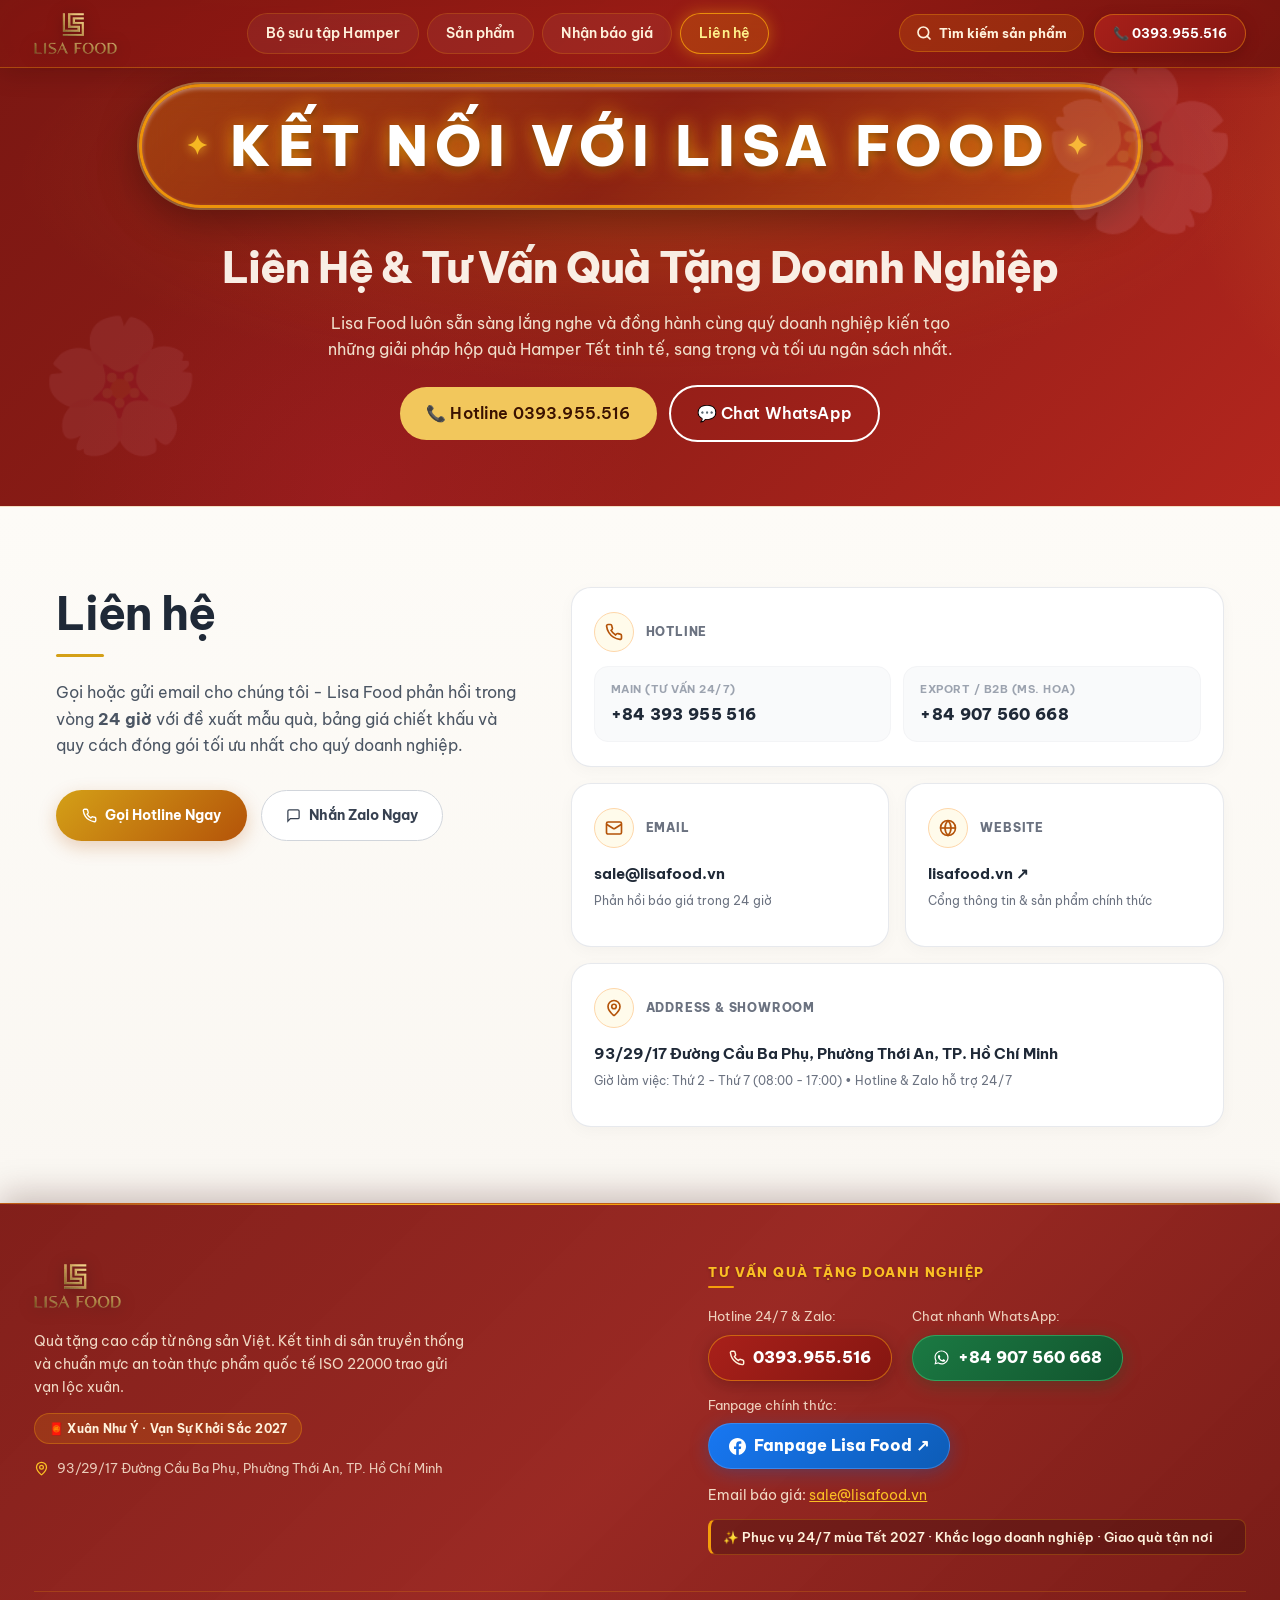
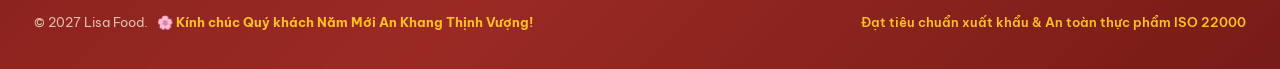
==== commit a5f51eae: "fix(contact): remove hamper quote section and restore luxury burgundy footer background" ====
--- a/lien-he/index.html
+++ b/lien-he/index.html
@@ -4787,7 +4787,7 @@
         }
 
 /* --- MỤC LIÊN HỆ (CONTACT SECTION) THEO STYLE LISA FOOD GLOBAL --- */
-        #lienhe {
+        section#lienhe {
             padding: 80px 0 76px !important;
             background: linear-gradient(180deg, #fdfbf7 0%, #faf7f2 100%) !important;
             border-top: 1px solid rgba(217, 119, 6, 0.2) !important;
@@ -5027,7 +5027,7 @@
         }
 
         @media (max-width: 600px) {
-            #lienhe {
+            section#lienhe {
                 padding: 56px 0 50px !important;
             }
 
@@ -5086,7 +5086,7 @@
                     <span class="ln-link-desktop">Sản phẩm</span>
                     <span class="ln-link-mobile">Sản phẩm</span>
                 </a>
-                <a href="#baogia" class="ln-nav-link ln-desktop-only">Nhận báo giá</a>
+                <a href="../#baogia" class="ln-nav-link ln-desktop-only">Nhận báo giá</a>
                 <a href="./" class="ln-nav-link active">
                     <span class="ln-link-desktop">Liên hệ</span>
                     <span class="ln-link-mobile">Liên hệ</span>
@@ -5138,7 +5138,7 @@
                 <span>📋 Danh sách quan tâm (<span id="menuCartBadge">0</span>)</span>
                 <span>›</span>
             </a>
-            <a href="#baogia" class="ln-mobile-link" onclick="toggleMobileNavbar(false)">
+            <a href="../#baogia" class="ln-mobile-link" onclick="toggleMobileNavbar(false)">
                 <span>📋 Nhận báo giá Hamper Tết</span>
                 <span>›</span>
             </a>
@@ -5234,16 +5234,13 @@
                             đề xuất mẫu quà, bảng giá chiết khấu và quy cách đóng gói tối ưu nhất cho quý doanh nghiệp.
                         </p>
                         <div class="contact-lisa-btns">
-                            <a href="#baogia" class="contact-pill-btn-primary">
+                            <a href="tel:0393955516" class="contact-pill-btn-primary">
                                 <svg width="15" height="15" viewBox="0 0 24 24" fill="none" stroke="currentColor"
-                                    stroke-width="2.5">
-                                    <path d="m7.5 4.27 9 5.15" />
+                                    stroke-width="2.2" stroke-linecap="round" stroke-linejoin="round">
                                     <path
-                                        d="M21 8a2 2 0 0 0-1-1.73l-7-4a2 2 0 0 0-2 0l-7 4A2 2 0 0 0 3 8v8a2 2 0 0 0 1 1.73l7 4a2 2 0 0 0 2 0l7-4A2 2 0 0 0 21 16Z" />
-                                    <path d="m3.3 7 8.7 5 8.7-5" />
-                                    <path d="M12 22V12" />
+                                        d="M22 16.92v3a2 2 0 0 1-2.18 2 19.79 19.79 0 0 1-8.63-3.07 19.5 19.5 0 0 1-6-6 19.79 19.79 0 0 1-3.07-8.67A2 2 0 0 1 4.11 2h3a2 2 0 0 1 2 1.72 12.84 12.84 0 0 0 .7 2.81 2 2 0 0 1-.45 2.11L8.09 9.91a16 16 0 0 0 6 6l1.27-1.27a2 2 0 0 1 2.11-.45 12.84 12.84 0 0 0 2.81.7A2 2 0 0 1 22 16.92z" />
                                 </svg>
-                                <span>Nhận Báo Giá Hamper</span>
+                                <span>Gọi Hotline Ngay</span>
                             </a>
                             <a href="https://zalo.me/0393955516" target="_blank" rel="noopener"
                                 class="contact-pill-btn-secondary">
@@ -5338,234 +5335,10 @@
                 </div>
             </div>
         </section>
-<section class="alt" id="baogia">
-            <div class="wrap">
-                <div class="title">
-                    <h2>Nhận báo giá hamper Tết</h2>
-                    <p>Để lại thông tin, Lisa Food sẽ liên hệ tư vấn sớm nhất.</p>
-                    <div class="bar"></div>
-                </div>
-                <div class="fm">
-                    <div class="f2"><label>Họ và tên<input id="fn" autocomplete="name"
-                                placeholder="Nguyễn Văn A"></label><label>Số điện thoại *<input id="fp" type="tel"
-                                inputmode="tel" autocomplete="tel" placeholder="09xx xxx xxx"></label></div>
-                    <div class="f2"><label>Công ty (nếu có)<input id="fc" autocomplete="organization"></label><label>Số
-                            lượng set<input id="fq" inputmode="numeric" placeholder="VD: 50"></label></div>
-
-                    <!-- 3 Lựa chọn hình thức đặt quà theo phong cách Tab chuẩn sản phẩm -->
-                    <div class="order-type-wrapper">
-                        <label class="order-type-title">Hình thức đặt quà bạn quan tâm:</label>
-                        <div class="order-type-tabs" id="orderTypeTabs">
-                            <label class="order-type-btn active" data-type="standard">
-                                <input type="radio" name="order_type" value="standard" checked>
-                                <span>Mẫu hamper quan tâm</span>
-                            </label>
-                            <label class="order-type-btn" data-type="custom_set">
-                                <input type="radio" name="order_type" value="custom_set">
-                                <span>Thiết kế theo yêu cầu</span>
-                            </label>
-                            <label class="order-type-btn" data-type="budget">
-                                <input type="radio" name="order_type" value="budget">
-                                <span>Ngân sách theo yêu cầu</span>
-                            </label>
-                        </div>
-                    </div>
-
-                    <!-- Khối 1: Mẫu hamper quan tâm -->
-                    <div id="block_standard">
-                        <label>Mẫu hamper quan tâm (kèm giá)
-                            <select id="fh">
-                                <option value="">-- Chọn mẫu hamper có sẵn --</option>
-                                <option value="Sắc Xuân 01 (A) - 1.022.000đ">Sắc Xuân 01 (A) - 1.022.000đ</option>
-                                <option value="Sắc Xuân 01 (B) - 1.154.000đ">Sắc Xuân 01 (B) - 1.154.000đ</option>
-                                <option value="Sắc Xuân 02 (A) - 1.043.000đ">Sắc Xuân 02 (A) - 1.043.000đ</option>
-                                <option value="Sắc Xuân 02 (B) - 999.000đ">Sắc Xuân 02 (B) - 999.000đ</option>
-                                <option value="Ngọc Vũ Khai Lộc (A) - 955.000đ">Ngọc Vũ Khai Lộc (A) - 955.000đ</option>
-                                <option value="Ngọc Vũ Khai Lộc (B) - 899.000đ">Ngọc Vũ Khai Lộc (B) - 899.000đ</option>
-                                <option value="Xuân Hoan Ca - 1.380.000đ">Xuân Hoan Ca - 1.380.000đ</option>
-                                <option value="Hương Xuân - 1.314.000đ">Hương Xuân - 1.314.000đ</option>
-                                <option value="Xuân Đong Đầy - 1.055.000đ">Xuân Đong Đầy - 1.055.000đ</option>
-                                <option value="Xuân Như Ý - 1.655.000đ">Xuân Như Ý - 1.655.000đ</option>
-                                <option value="Tết Lạc Hồng - 1.682.000đ">Tết Lạc Hồng - 1.682.000đ</option>
-                                <option value="Tết Việt - 1.435.000đ">Tết Lạc Hồng - 1.435.000đ</option>
-                                <option value="Phượng Vũ Nghinh Xuân - 1.010.000đ">Tết Lạc Hồng - 1.010.000đ</option>
-                                <option value="Hương Xuân (A)">Hương Xuân (A)</option>
-                            </select>
-                        </label>
-                    </div>
-
-                    <!-- Khối 2: Thiết kế mẫu hamper theo yêu cầu -->
-                    <div id="block_custom_set"
-                        style="display:none;display:none;border:1px dashed var(--gold);padding:16px;border-radius:14px;background:var(--bg);">
-                        <label style="font-weight:700;color:var(--text);margin-bottom:6px;">1. Chọn mẫu set quà muốn
-                            thiết kế riêng (không kèm giá):
-                            <select id="fh_custom" style="margin-top:6px;">
-                                <option value="">-- Chọn mẫu set quà muốn tùy chỉnh --</option>
-                                <option value="Sắc Xuân 01 (A)">Sắc Xuân 01 (A)</option>
-                                <option value="Sắc Xuân 01 (B)">Sắc Xuân 01 (B)</option>
-                                <option value="Sắc Xuân 02 (A)">Sắc Xuân 02 (A)</option>
-                                <option value="Sắc Xuân 02 (B)">Sắc Xuân 02 (B)</option>
-                                <option value="Ngọc Vũ Khai Lộc (A)">Ngọc Vũ Khai Lộc (A)</option>
-                                <option value="Ngọc Vũ Khai Lộc (B)">Ngọc Vũ Khai Lộc (B)</option>
-                                <option value="Xuân Hoan Ca">Xuân Hoan Ca</option>
-                                <option value="Hương Xuân">Hương Xuân</option>
-                                <option value="Xuân Đong Đầy">Xuân Đong Đầy</option>
-                                <option value="Xuân Như Ý">Xuân Như Ý</option>
-                                <option value="Tết Lạc Hồng">Tết Lạc Hồng</option>
-                                <option value="Tết Việt">Tết Lạc Hồng</option>
-                                <option value="Phượng Vũ Nghinh Xuân">Tết Lạc Hồng</option>
-                                <option value="Hương Xuân (A)">Hương Xuân (A)</option>
-                            </select>
-                        </label>
-
-                        <div id="sub_products_list"
-                            style="display:none;margin-top:14px;padding-top:12px;border-top:1px solid var(--line);">
-                            <span
-                                style="display:block;font-size:13px;font-weight:700;margin-bottom:8px;color:var(--red);">2.
-                                Chọn thêm / thay đổi các sản phẩm lẻ vào set:</span>
-                            <div
-                                style="display:grid;grid-template-columns:repeat(auto-fill,minmax(210px,1fr));gap:8px;max-height:220px;overflow-y:auto;padding-right:4px;">
-
-                                <label
-                                    style="display:flex;align-items:center;gap:8px;font-size:13px;font-weight:400;cursor:pointer;background:var(--bg);padding:8px 12px;border:1px solid var(--line);border-radius:8px;">
-                                    <input type="checkbox" name="custom_prod" value="Hạt điều rang muối 250g"
-                                        style="width:auto;margin:0;">
-                                    <span>Hạt điều rang muối 250g</span>
-                                </label>
-
-                                <label
-                                    style="display:flex;align-items:center;gap:8px;font-size:13px;font-weight:400;cursor:pointer;background:var(--bg);padding:8px 12px;border:1px solid var(--line);border-radius:8px;">
-                                    <input type="checkbox" name="custom_prod" value="Hạt macca sấy 250g"
-                                        style="width:auto;margin:0;">
-                                    <span>Hạt Macca sấy 250g</span>
-                                </label>
-
-                                <label
-                                    style="display:flex;align-items:center;gap:8px;font-size:13px;font-weight:400;cursor:pointer;background:var(--bg);padding:8px 12px;border:1px solid var(--line);border-radius:8px;">
-                                    <input type="checkbox" name="custom_prod" value="Hạnh nhân rang bơ 250g"
-                                        style="width:auto;margin:0;">
-                                    <span>Hạnh nhân rang bơ 250g</span>
-                                </label>
-
-                                <label
-                                    style="display:flex;align-items:center;gap:8px;font-size:13px;font-weight:400;cursor:pointer;background:var(--bg);padding:8px 12px;border:1px solid var(--line);border-radius:8px;">
-                                    <input type="checkbox" name="custom_prod" value="Hạt mix tổng hợp 210g"
-                                        style="width:auto;margin:0;">
-                                    <span>Hạt mix tổng hợp 210g</span>
-                                </label>
-
-                                <label
-                                    style="display:flex;align-items:center;gap:8px;font-size:13px;font-weight:400;cursor:pointer;background:var(--bg);padding:8px 12px;border:1px solid var(--line);border-radius:8px;">
-                                    <input type="checkbox" name="custom_prod" value="Hạt điều capuchino 210g"
-                                        style="width:auto;margin:0;">
-                                    <span>Hạt điều Capuchino 210g</span>
-                                </label>
-
-                                <label
-                                    style="display:flex;align-items:center;gap:8px;font-size:13px;font-weight:400;cursor:pointer;background:var(--bg);padding:8px 12px;border:1px solid var(--line);border-radius:8px;">
-                                    <input type="checkbox" name="custom_prod" value="Hạt điều tỏi ớt 210g"
-                                        style="width:auto;margin:0;">
-                                    <span>Hạt điều tỏi ớt 210g</span>
-                                </label>
-
-                                <label
-                                    style="display:flex;align-items:center;gap:8px;font-size:13px;font-weight:400;cursor:pointer;background:var(--bg);padding:8px 12px;border:1px solid var(--line);border-radius:8px;">
-                                    <input type="checkbox" name="custom_prod" value="Hạt điều cacao 210g"
-                                        style="width:auto;margin:0;">
-                                    <span>Hạt điều Cacao 210g</span>
-                                </label>
-
-                                <label
-                                    style="display:flex;align-items:center;gap:8px;font-size:13px;font-weight:400;cursor:pointer;background:var(--bg);padding:8px 12px;border:1px solid var(--line);border-radius:8px;">
-                                    <input type="checkbox" name="custom_prod" value="Nhân macca wasabi"
-                                        style="width:auto;margin:0;">
-                                    <span>Nhân Macca Wasabi</span>
-                                </label>
-
-                                <label
-                                    style="display:flex;align-items:center;gap:8px;font-size:13px;font-weight:400;cursor:pointer;background:var(--bg);padding:8px 12px;border:1px solid var(--line);border-radius:8px;">
-                                    <input type="checkbox" name="custom_prod" value="Hạt điều tỏi ớt 200g (hũ)"
-                                        style="width:auto;margin:0;">
-                                    <span>Hạt điều tỏi ớt 200g</span>
-                                </label>
-
-                                <label
-                                    style="display:flex;align-items:center;gap:8px;font-size:13px;font-weight:400;cursor:pointer;background:var(--bg);padding:8px 12px;border:1px solid var(--line);border-radius:8px;">
-                                    <input type="checkbox" name="custom_prod" value="Hạt điều cacao 200g (hũ)"
-                                        style="width:auto;margin:0;">
-                                    <span>Hạt điều Cacao 200g</span>
-                                </label>
-
-                                <label
-                                    style="display:flex;align-items:center;gap:8px;font-size:13px;font-weight:400;cursor:pointer;background:var(--bg);padding:8px 12px;border:1px solid var(--line);border-radius:8px;">
-                                    <input type="checkbox" name="custom_prod" value="Hạt sachi rang mộc 100g"
-                                        style="width:auto;margin:0;">
-                                    <span>Hạt Sachi rang mộc 100g</span>
-                                </label>
-
-                                <label
-                                    style="display:flex;align-items:center;gap:8px;font-size:13px;font-weight:400;cursor:pointer;background:var(--bg);padding:8px 12px;border:1px solid var(--line);border-radius:8px;">
-                                    <input type="checkbox" name="custom_prod" value="Khô gà bơ tỏi 200g"
-                                        style="width:auto;margin:0;">
-                                    <span>Khô gà bơ tỏi 200g</span>
-                                </label>
-
-                                <label
-                                    style="display:flex;align-items:center;gap:8px;font-size:13px;font-weight:400;cursor:pointer;background:var(--bg);padding:8px 12px;border:1px solid var(--line);border-radius:8px;">
-                                    <input type="checkbox" name="custom_prod" value="Khô gà lá chanh 200g"
-                                        style="width:auto;margin:0;">
-                                    <span>Khô gà lá chanh 200g</span>
-                                </label>
-
-                                <label
-                                    style="display:flex;align-items:center;gap:8px;font-size:13px;font-weight:400;cursor:pointer;background:var(--bg);padding:8px 12px;border:1px solid var(--line);border-radius:8px;">
-                                    <input type="checkbox" name="custom_prod" value="Khô gà bơ tỏi 100g"
-                                        style="width:auto;margin:0;">
-                                    <span>Khô gà bơ tỏi 100g</span>
-                                </label>
-
-                                <label
-                                    style="display:flex;align-items:center;gap:8px;font-size:13px;font-weight:400;cursor:pointer;background:var(--bg);padding:8px 12px;border:1px solid var(--line);border-radius:8px;">
-                                    <input type="checkbox" name="custom_prod" value="Khô gà lá chanh 100g"
-                                        style="width:auto;margin:0;">
-                                    <span>Khô gà lá chanh 100g</span>
-                                </label>
-
-                            </div>
-                        </div>
-                    </div>
-
-                    <!-- Khối 3: Ngân sách theo yêu cầu -->
-                    <div id="block_budget"
-                        style="display:none;border:1px dashed var(--gold);padding:16px;border-radius:14px;background:var(--bg);">
-                        <label style="font-weight:700;color:var(--text);">Ngân sách dự kiến cho 1 set quà:
-                            <input id="f_budget" type="text" placeholder="VD: 500.000đ - 1.000.000đ hoặc 800.000đ/set"
-                                style="margin-top:6px;">
-                        </label>
-                        <p style="margin:6px 0 0;font-size:12px;color:var(--muted);">* Chuyên viên Lisa Food sẽ đề xuất
-                            các giải pháp hộp quà & sản phẩm tối ưu nhất trong tầm giá này.</p>
-                    </div>
-
-                    <label>Ghi chú<textarea id="fm" rows="3"
-                            placeholder="Khắc logo, địa chỉ giao hàng, ngày nhận..."></textarea></label>
-                    <div
-                        style="display:grid;grid-template-columns:repeat(auto-fit,minmax(240px,1fr));gap:12px;margin-top:6px;">
-                        <button class="btn sub" id="fs" type="button"
-                            style="background:var(--red);color:var(--on-red);border:0;cursor:pointer;display:flex;align-items:center;justify-content:center;gap:8px;">📩
-                            Gửi yêu cầu qua Email</button>
-                        <button class="btn sub" id="fs_wa" type="button"
-                            style="background:#25D366;color:#fff;border:0;cursor:pointer;display:flex;align-items:center;justify-content:center;gap:8px;font-weight:700;">💬
-                            Gửi nhanh qua WhatsApp</button>
-                    </div>
-                    <p class="fmsg" id="fmsg" role="status"></p>
-                    <p class="note" style="margin-top:8px">Thông tin được bảo mật và gửi trực tiếp đến bộ phận kinh
-                        doanh Lisa Food (sale@lisafood.vn hoặc WhatsApp/Hotline: 0393.955.516).</p>
-                </div>
-            </div>
-        </section>
+
     </main>
 
-    <footer class="luxury-footer" id="lienhe">
+    <footer class="luxury-footer">
         <div class="wrap">
             <div class="footer-main-grid">
                 <!-- Cột 1: Thông tin thương hiệu & Địa chỉ Showroom -->
@@ -8882,160 +8655,7 @@
             });
         });
     </script>
-<script>
-        (function () {
-            var g = function (i) { var el = document.getElementById(i); return el ? el.value.trim() : ""; };
-            var m = document.getElementById("fmsg");
-            var bMail = document.getElementById("fs");
-            var bWa = document.getElementById("fs_wa");
-
-            var radios = document.querySelectorAll('input[name="order_type"]');
-            var blockStandard = document.getElementById("block_standard");
-            var blockCustomSet = document.getElementById("block_custom_set");
-            var blockBudget = document.getElementById("block_budget");
-
-            var selectCustomHamper = document.getElementById("fh_custom");
-            var subProductsList = document.getElementById("sub_products_list");
-
-            // Chuyển đổi giữa 3 mục: chỉ được chọn 1 trong 3
-            radios.forEach(function (r) {
-                r.addEventListener("change", function () {
-                    document.querySelectorAll('.order-type-btn').forEach(function (b) { b.classList.remove('active'); });
-                    var parentBtn = r.closest('.order-type-btn');
-                    if (parentBtn) parentBtn.classList.add('active');
-                    var val = this.value;
-                    blockStandard.style.display = (val === "standard") ? "block" : "none";
-                    blockCustomSet.style.display = (val === "custom_set") ? "block" : "none";
-                    blockBudget.style.display = (val === "budget") ? "block" : "none";
-                });
-            });
-
-            // Khi chọn 1 set trong mục "Thiết kế theo yêu cầu" -> mở danh sách sản phẩm lẻ
-            if (selectCustomHamper) {
-                selectCustomHamper.addEventListener("change", function () {
-                    if (this.value) {
-                        subProductsList.style.display = "block";
-                    } else {
-                        subProductsList.style.display = "none";
-                    }
-                });
-            }
-
-            function validate() {
-                var ph = g("fp");
-                if (ph.replace(/\D/g, "").length < 9) {
-                    m.style.color = "var(--red)";
-                    m.textContent = "Vui lòng nhập số điện thoại hợp lệ để Lisa Food tiện liên hệ.";
-                    return false;
-                }
-                var activeType = document.querySelector('input[name="order_type"]:checked').value;
-                if (activeType === "standard" && !g("fh")) {
-                    m.style.color = "var(--red)";
-                    m.textContent = "Vui lòng chọn một mẫu hamper quan tâm trong danh sách.";
-                    return false;
-                }
-                if (activeType === "custom_set" && !g("fh_custom")) {
-                    m.style.color = "var(--red)";
-                    m.textContent = "Vui lòng chọn mẫu set quà bạn muốn thiết kế.";
-                    return false;
-                }
-                if (activeType === "budget" && !g("f_budget")) {
-                    m.style.color = "var(--red)";
-                    m.textContent = "Vui lòng nhập mức ngân sách bạn mong muốn.";
-                    return false;
-                }
-                return true;
-            }
-
-            function getSelectedProducts() {
-                var checked = document.querySelectorAll('input[name="custom_prod"]:checked');
-                var items = [];
-                checked.forEach(function (c) { items.push(c.value); });
-                return items.length > 0 ? items.join(", ") : "Chưa chọn (tư vấn theo mẫu)";
-            }
-
-            function buildFormDetails() {
-                var activeType = document.querySelector('input[name="order_type"]:checked').value;
-                var hType = "";
-                var hDetail = "";
-
-                if (activeType === "standard") {
-                    hType = "Mẫu hamper có sẵn (kèm giá)";
-                    hDetail = g("fh");
-                } else if (activeType === "custom_set") {
-                    hType = "Thiết kế mẫu hamper theo yêu cầu";
-                    hDetail = "Set mẫu: " + g("fh_custom") + "\n• Sản phẩm lẻ phối thêm: " + getSelectedProducts();
-                } else if (activeType === "budget") {
-                    hType = "Ngân sách theo yêu cầu";
-                    hDetail = "Mức ngân sách yêu cầu: " + g("f_budget");
-                }
-
-                return {
-                    type: hType,
-                    detail: hDetail,
-                    text: "[YÊU CẦU BÁO GIÁ HAMPER TẾT 2027]\n" +
-                        "• Họ tên: " + (g("fn") || "(Chưa điền)") + "\n" +
-                        "• Số điện thoại: " + g("fp") + "\n" +
-                        "• Công ty: " + (g("fc") || "(Cá nhân)") + "\n" +
-                        "• Số lượng: " + (g("fq") || "1") + " set\n" +
-                        "• Hình thức: " + hType + "\n" +
-                        "• Chi tiết chọn: " + hDetail + "\n" +
-                        "• Ghi chú thêm: " + (g("fm") || "(Không có)")
-                };
-            }
-
-            if (bMail) {
-                bMail.addEventListener("click", function () {
-                    if (!validate()) return;
-                    m.style.color = "var(--gold)";
-                    m.textContent = "Đang gửi yêu cầu đến sale@lisafood.vn...";
-                    bMail.disabled = true;
-
-                    var info = buildFormDetails();
-
-                    fetch("https://formsubmit.co/ajax/sale@lisafood.vn", {
-                        method: "POST",
-                        headers: { "Content-Type": "application/json", "Accept": "application/json" },
-                        body: JSON.stringify({
-                            _subject: "[Lisa Food Hamper] Yêu cầu báo giá từ " + (g("fn") || g("fp")),
-                            "Họ và tên": g("fn"),
-                            "Số điện thoại": g("fp"),
-                            "Công ty": g("fc"),
-                            "Số lượng": g("fq"),
-                            "Hình thức lựa chọn": info.type,
-                            "Chi tiết yêu cầu": info.detail,
-                            "Ghi chú": g("fm")
-                        })
-                    })
-                        .then(function (res) { return res.json(); })
-                        .then(function (data) {
-                            m.style.color = "#2e7d32";
-                            m.textContent = "✓ Gửi yêu cầu thành công! Bộ phận kinh doanh Lisa Food sẽ liên hệ lại sớm nhất.";
-                            bMail.disabled = false;
-                        })
-                        .catch(function (err) {
-                            var a = document.createElement("a");
-                            a.href = "mailto:sale@lisafood.vn?subject=" + encodeURIComponent("Yêu cầu báo giá hamper Tết 2027") + "&body=" + encodeURIComponent(info.text);
-                            document.body.appendChild(a); a.click(); a.remove();
-                            m.style.color = "#2e7d32";
-                            m.textContent = "Đã mở ứng dụng Email để hoàn tất gửi đến sale@lisafood.vn.";
-                            bMail.disabled = false;
-                        });
-                });
-            }
-
-            if (bWa) {
-                bWa.addEventListener("click", function () {
-                    if (!validate()) return;
-                    var info = buildFormDetails();
-                    var waUrl = "https://api.whatsapp.com/send?phone=84907560668&text=" + encodeURIComponent(info.text);
-                    m.style.color = "#25D366";
-                    m.textContent = "Đang mở WhatsApp với nội dung soạn sẵn...";
-                    window.open(waUrl, "_blank");
-                });
-            }
-        })();
-    </script>
+
 </body>
 
 </html>
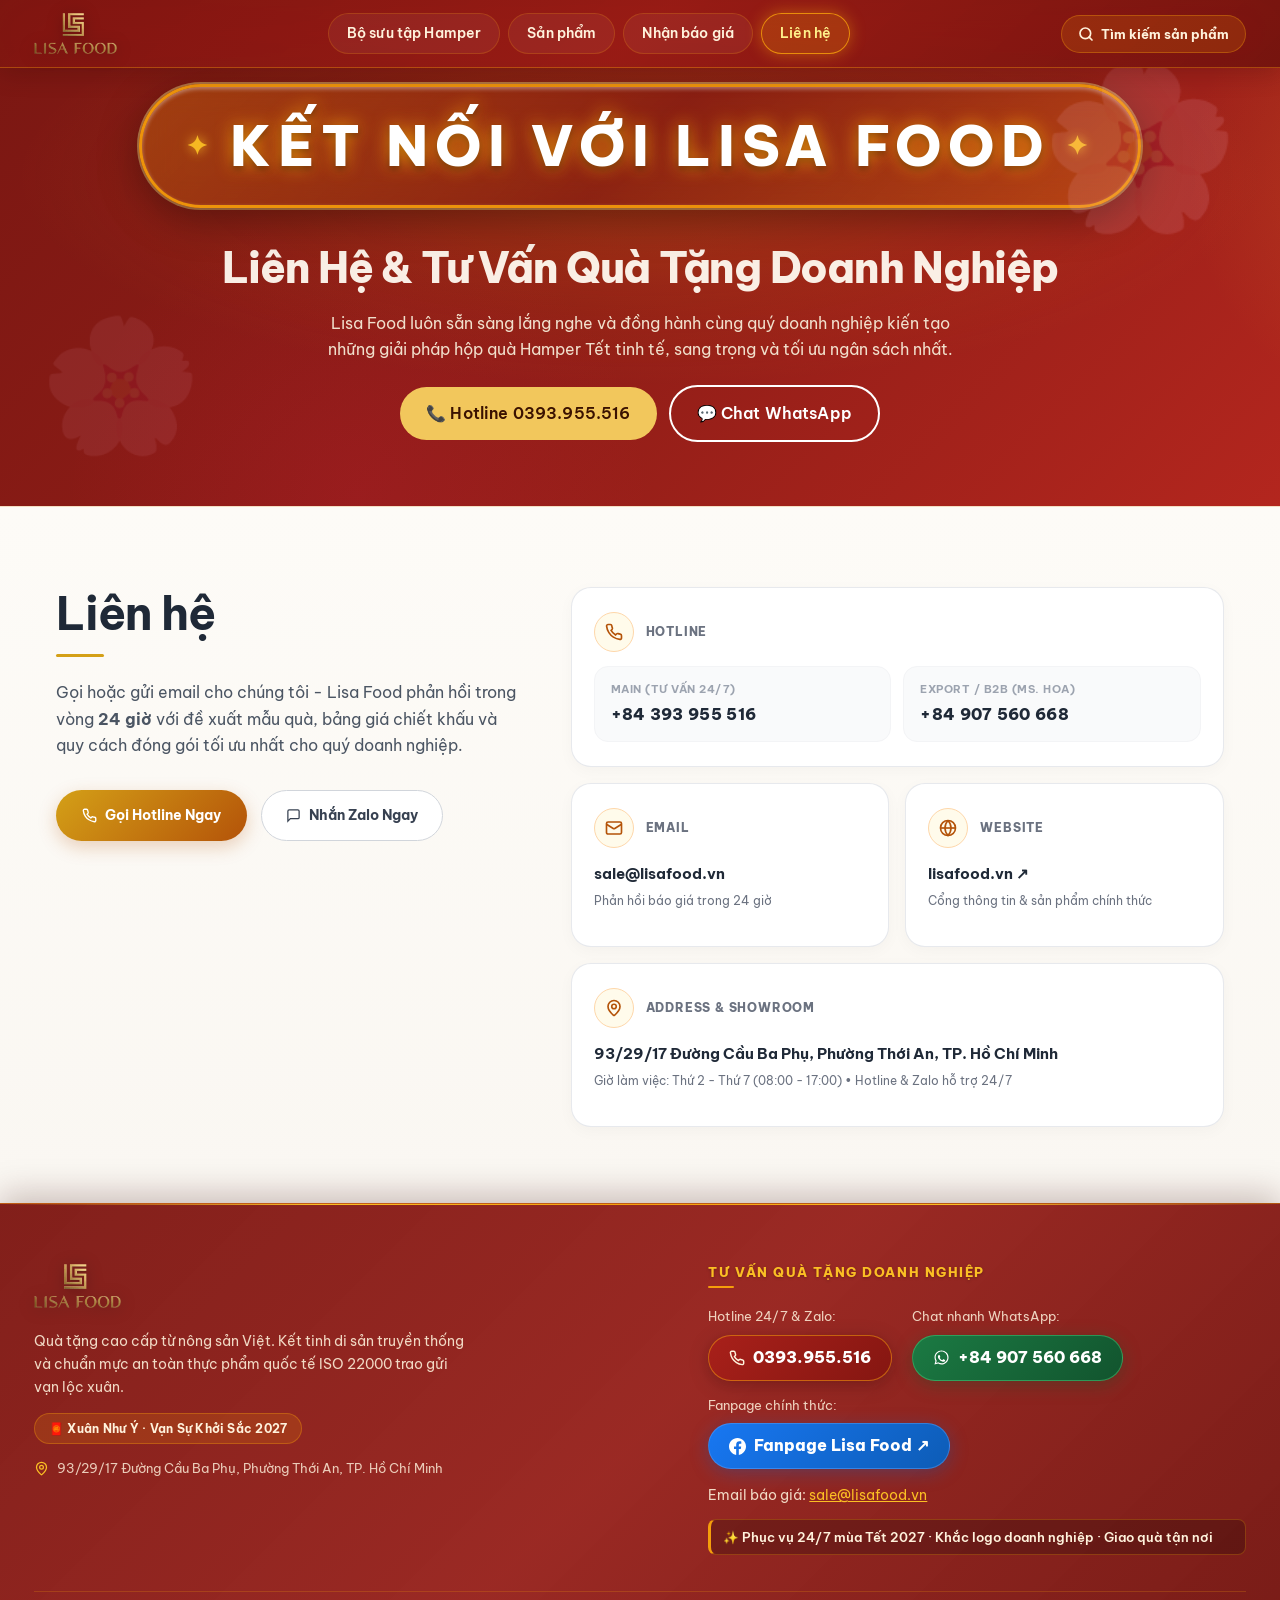
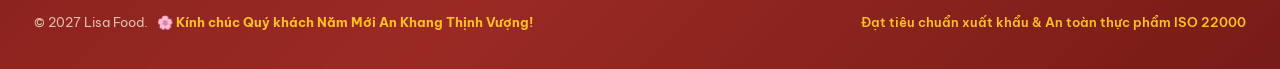
==== commit 04591141: "fix(nav): remove navbar hotline button (Option A) and fix mobile burger menu on product & contact pa" ====
--- a/lien-he/index.html
+++ b/lien-he/index.html
@@ -3604,7 +3604,8 @@
             z-index: 1400;
         }
 
-        .ln-mobile-menu.open {
+        .ln-mobile-menu.open,
+        .ln-mobile-menu.active {
             display: flex;
         }
 
@@ -5105,9 +5106,6 @@
                     </svg>
                     <span class="ln-search-text">Tìm kiếm sản phẩm</span>
                 </button>
-                <a href="tel:0393955516" class="ln-call-btn">
-                    <span>📞 0393.955.516</span>
-                </a>
                 <button type="button" class="ln-burger" id="burgerBtn" onclick="toggleMobileNavbar()" aria-label="Menu">
                     ☰
                 </button>
@@ -8520,13 +8518,20 @@
             var menu = document.getElementById("mobileNavMenu");
             var btn = document.getElementById("burgerBtn");
             if (!menu) return;
-            var isOpening = (forceState !== undefined) ? forceState : !menu.classList.contains("active");
-            if (isOpening) {
-                menu.classList.add("active");
-                if (btn) btn.classList.add("active");
+            if (typeof forceState === "boolean") {
+                if (forceState) {
+                    menu.classList.add("open");
+                    menu.classList.add("active");
+                    if (btn) btn.textContent = "✕";
+                } else {
+                    menu.classList.remove("open");
+                    menu.classList.remove("active");
+                    if (btn) btn.textContent = "☰";
+                }
             } else {
-                menu.classList.remove("active");
-                if (btn) btn.classList.remove("active");
+                var isOpen = menu.classList.toggle("open");
+                menu.classList.toggle("active", isOpen);
+                if (btn) btn.textContent = isOpen ? "✕" : "☰";
             }
         }
 
